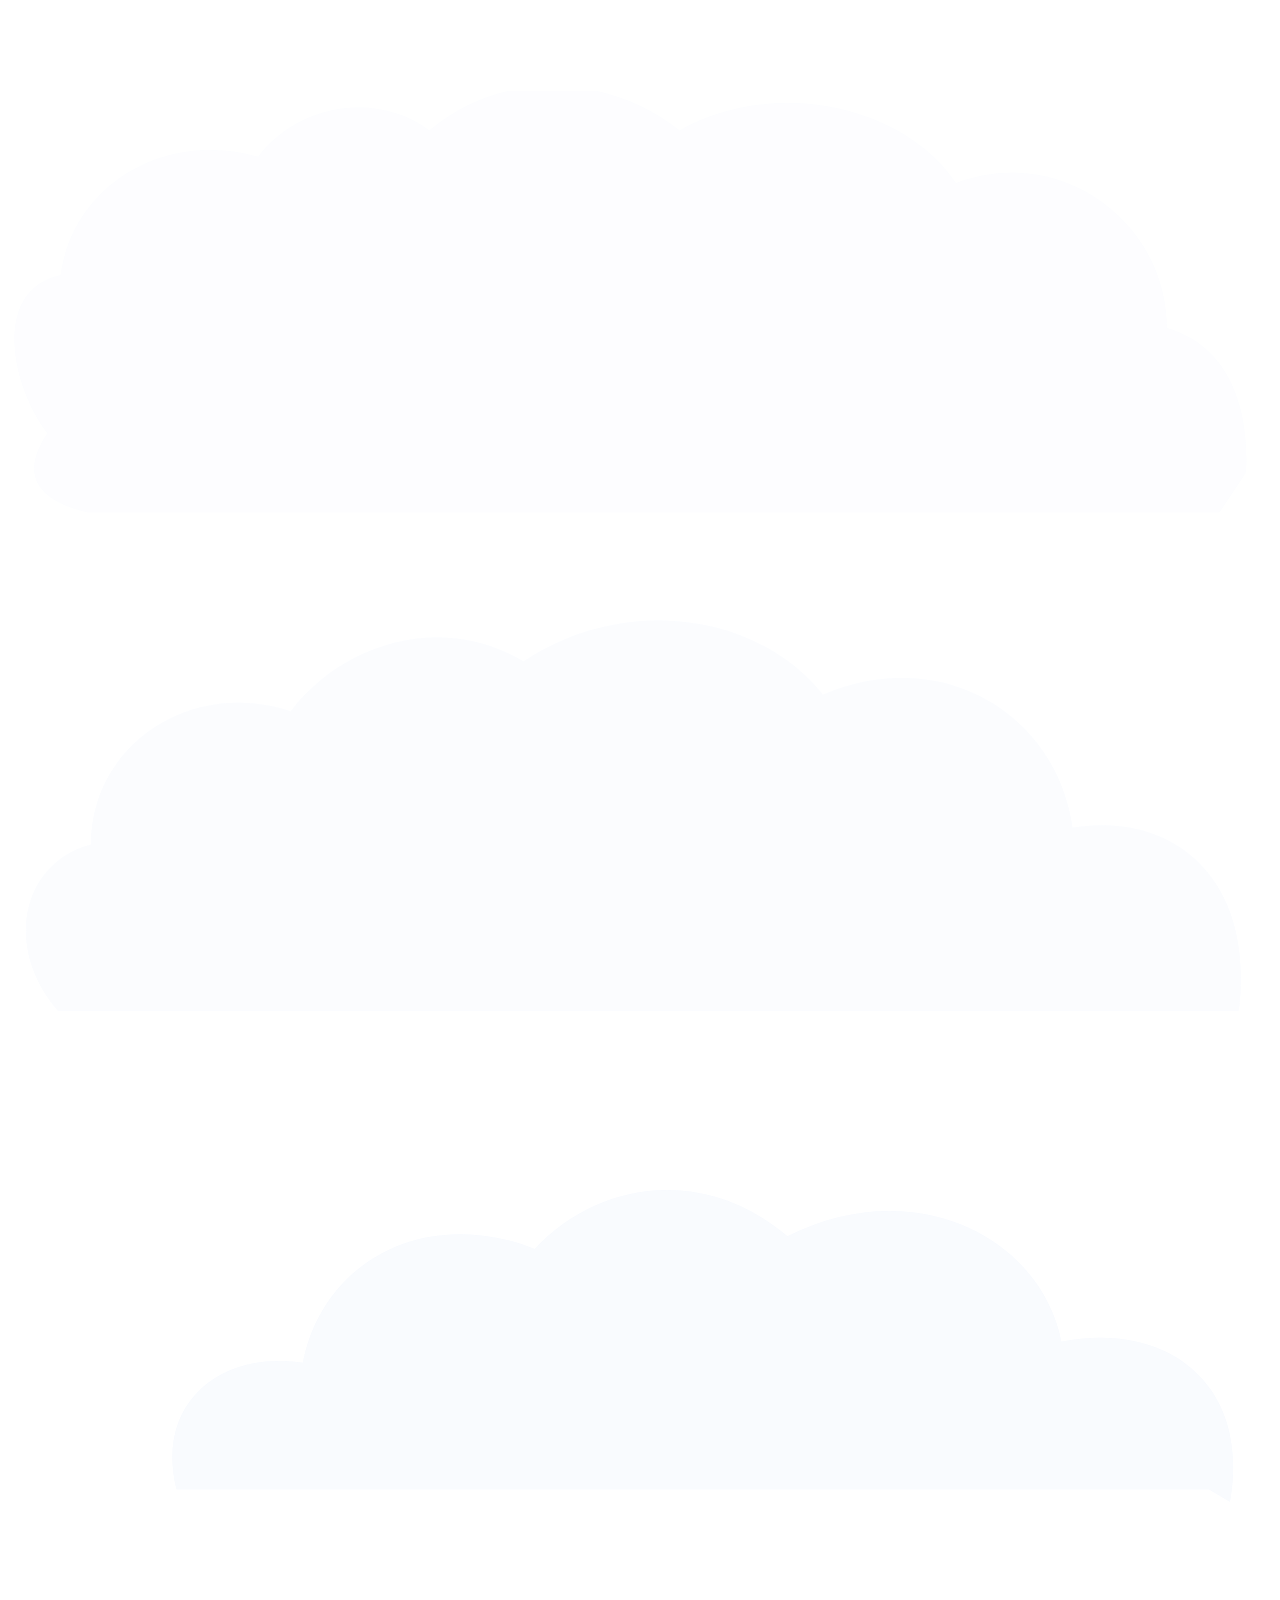
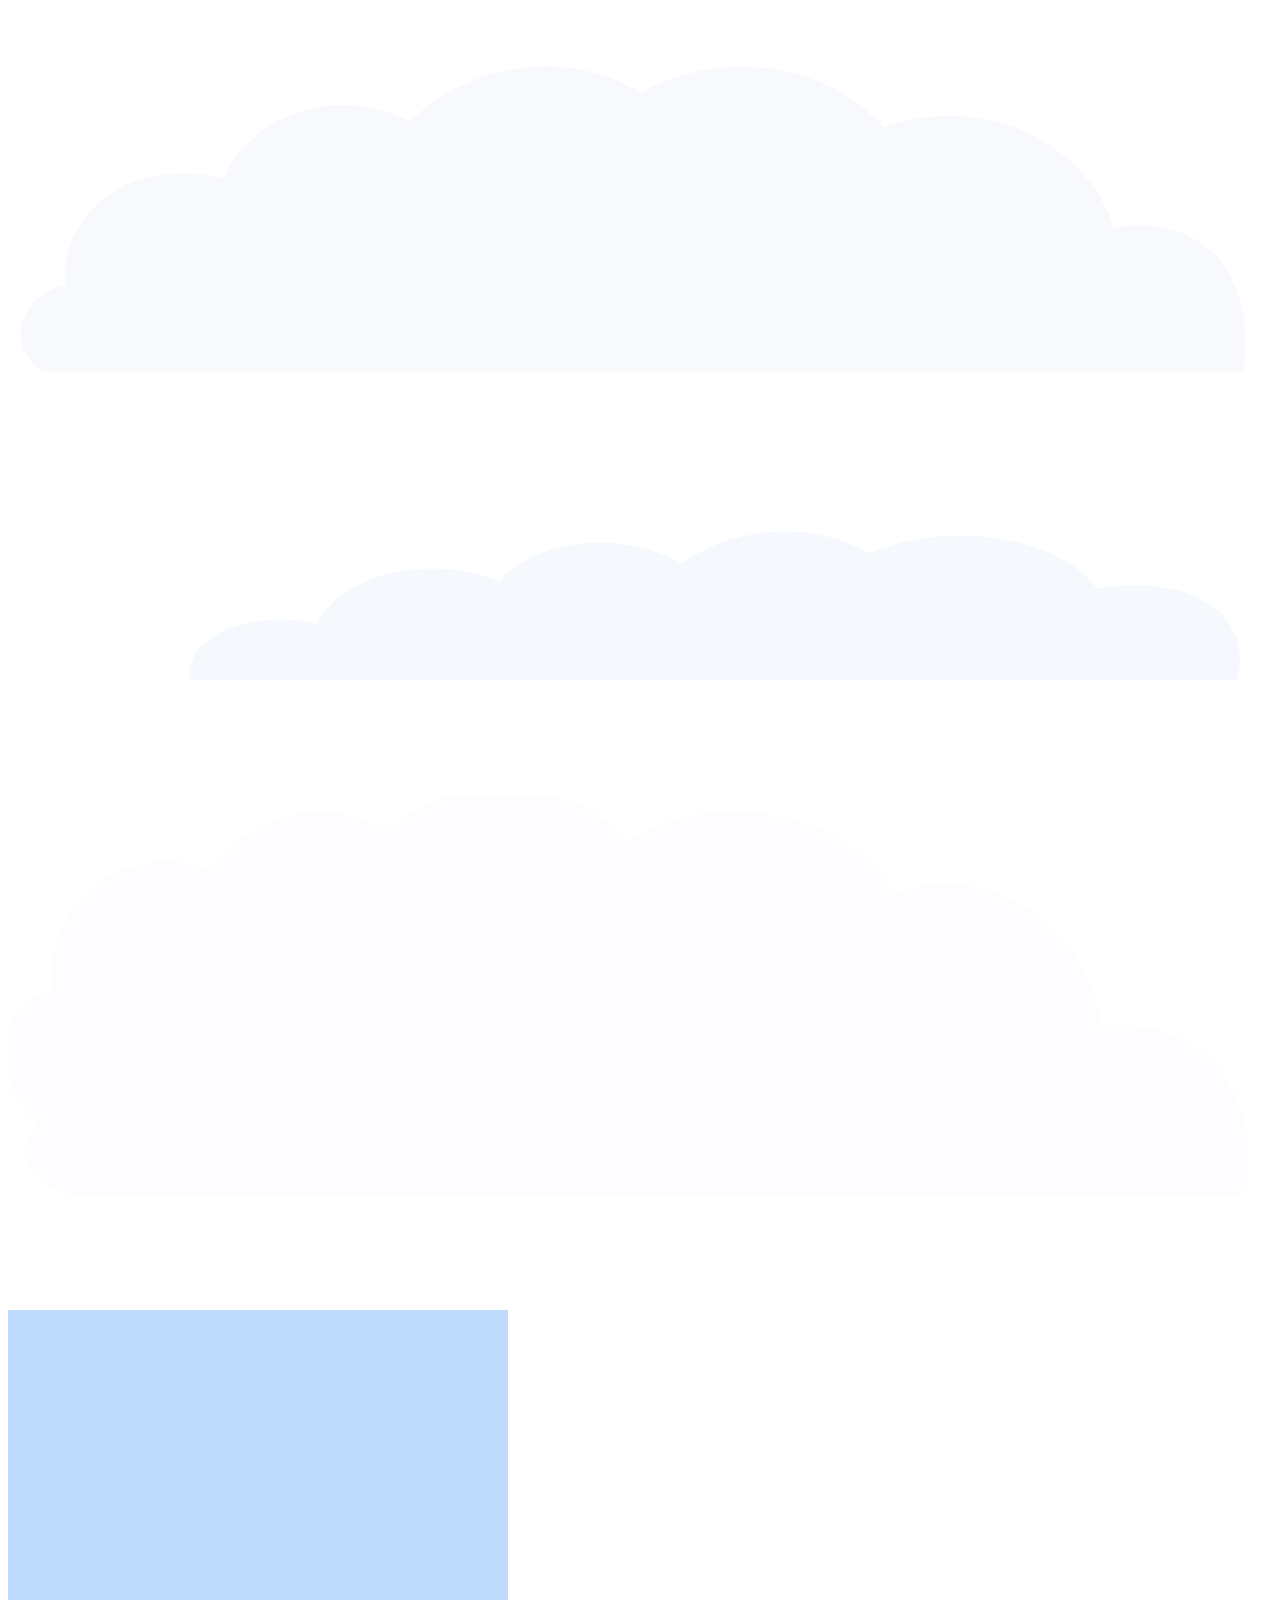
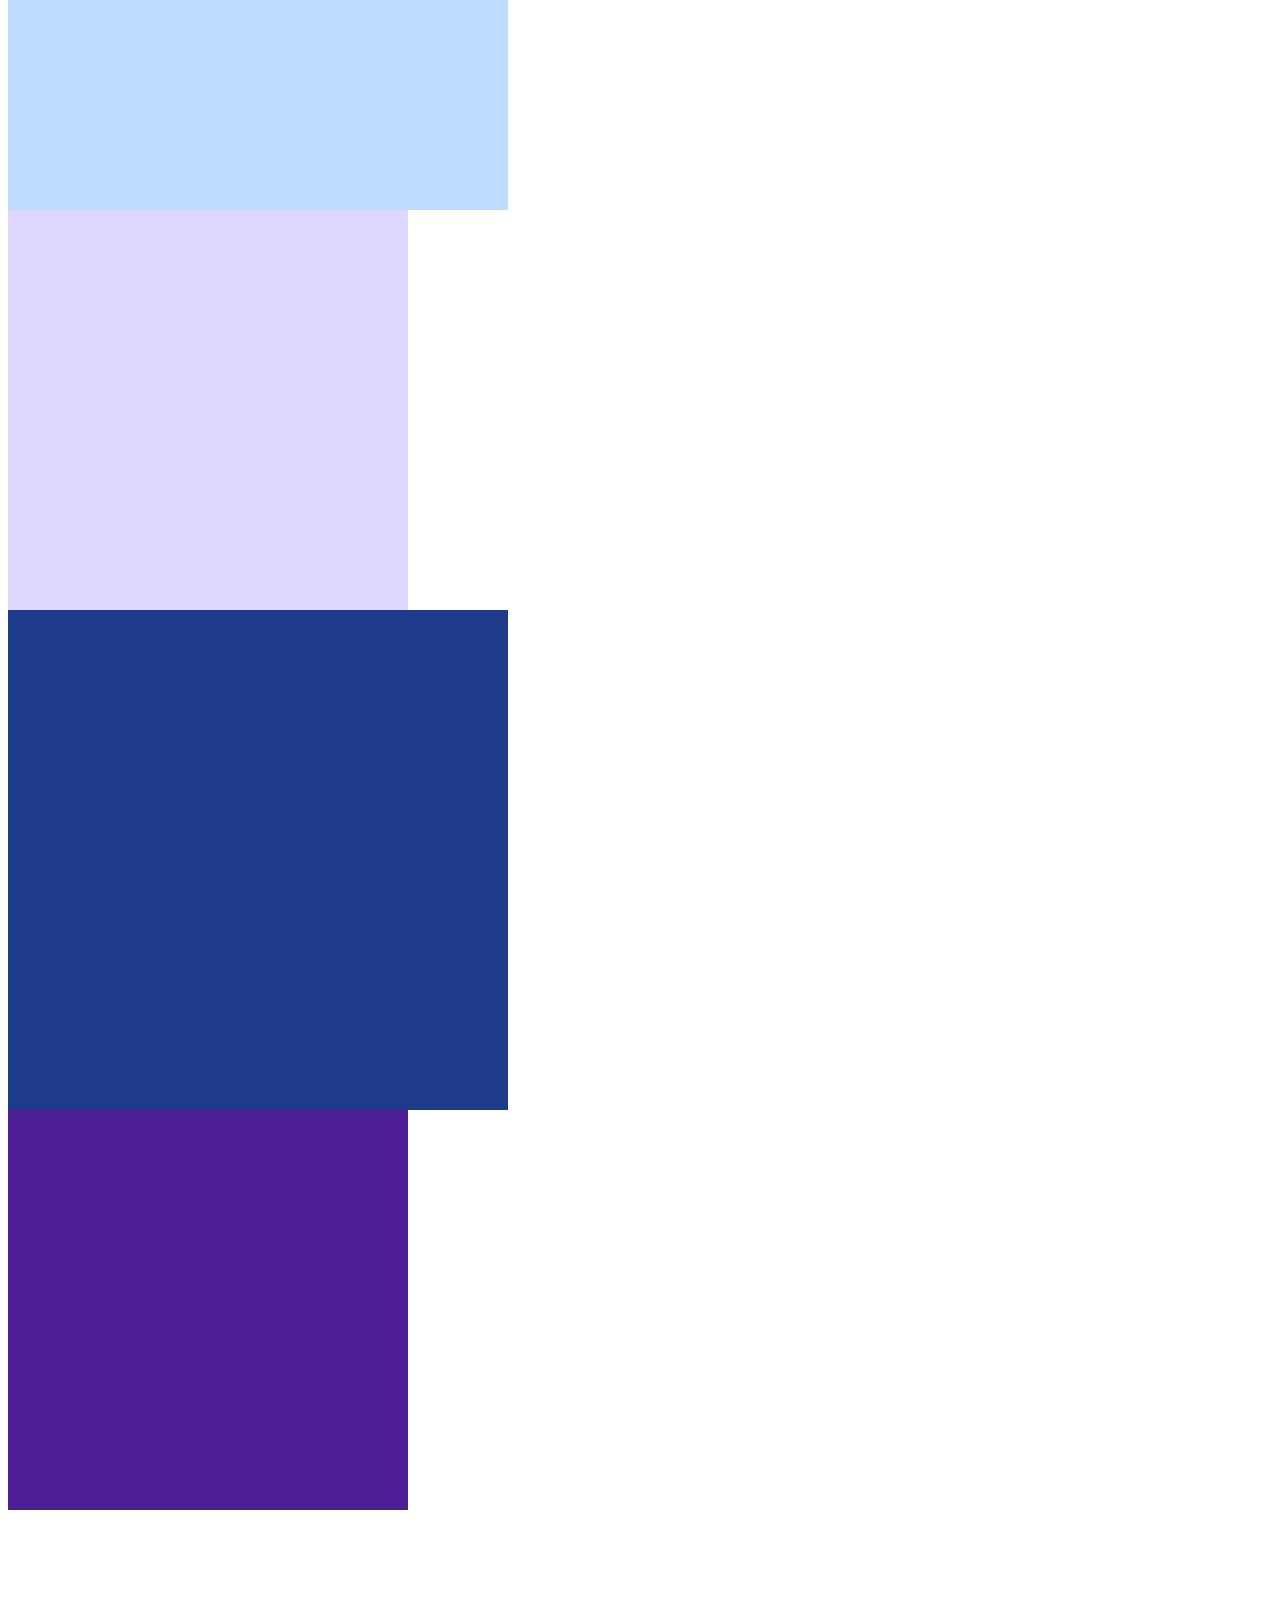
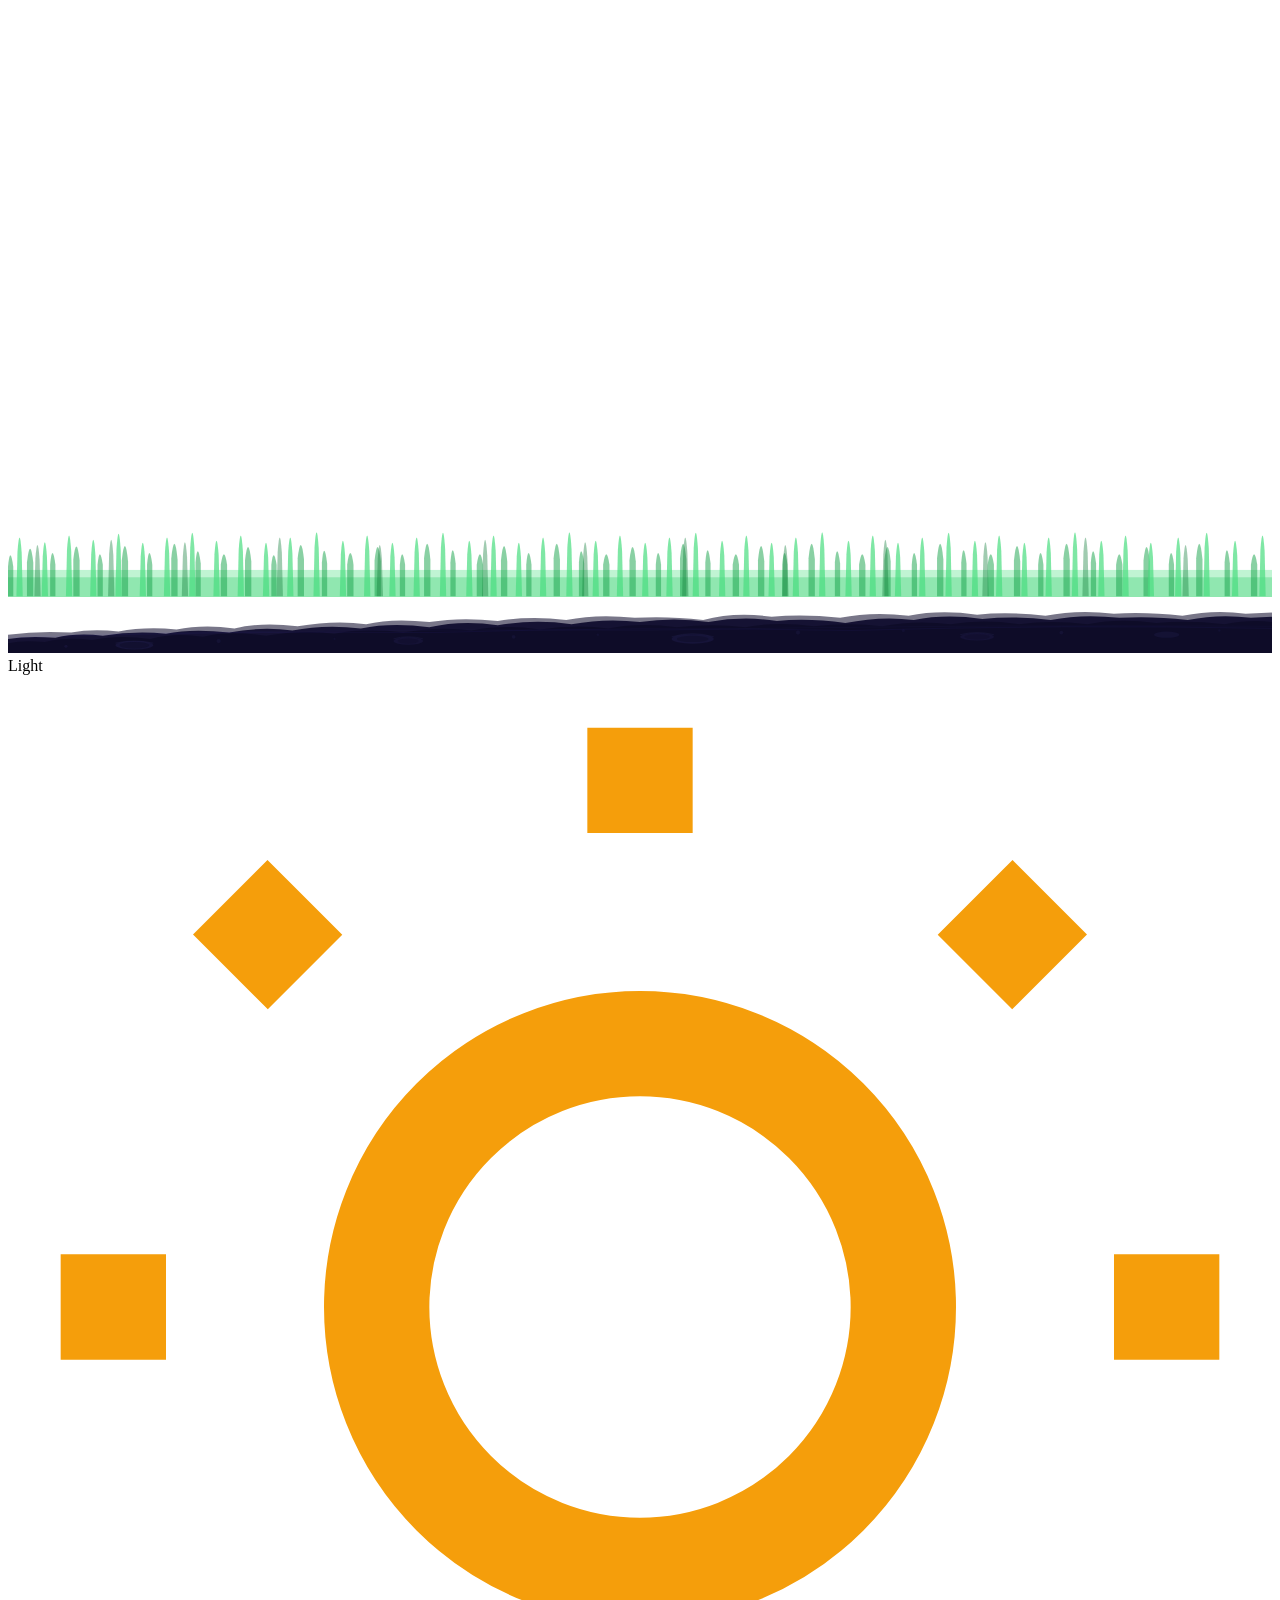
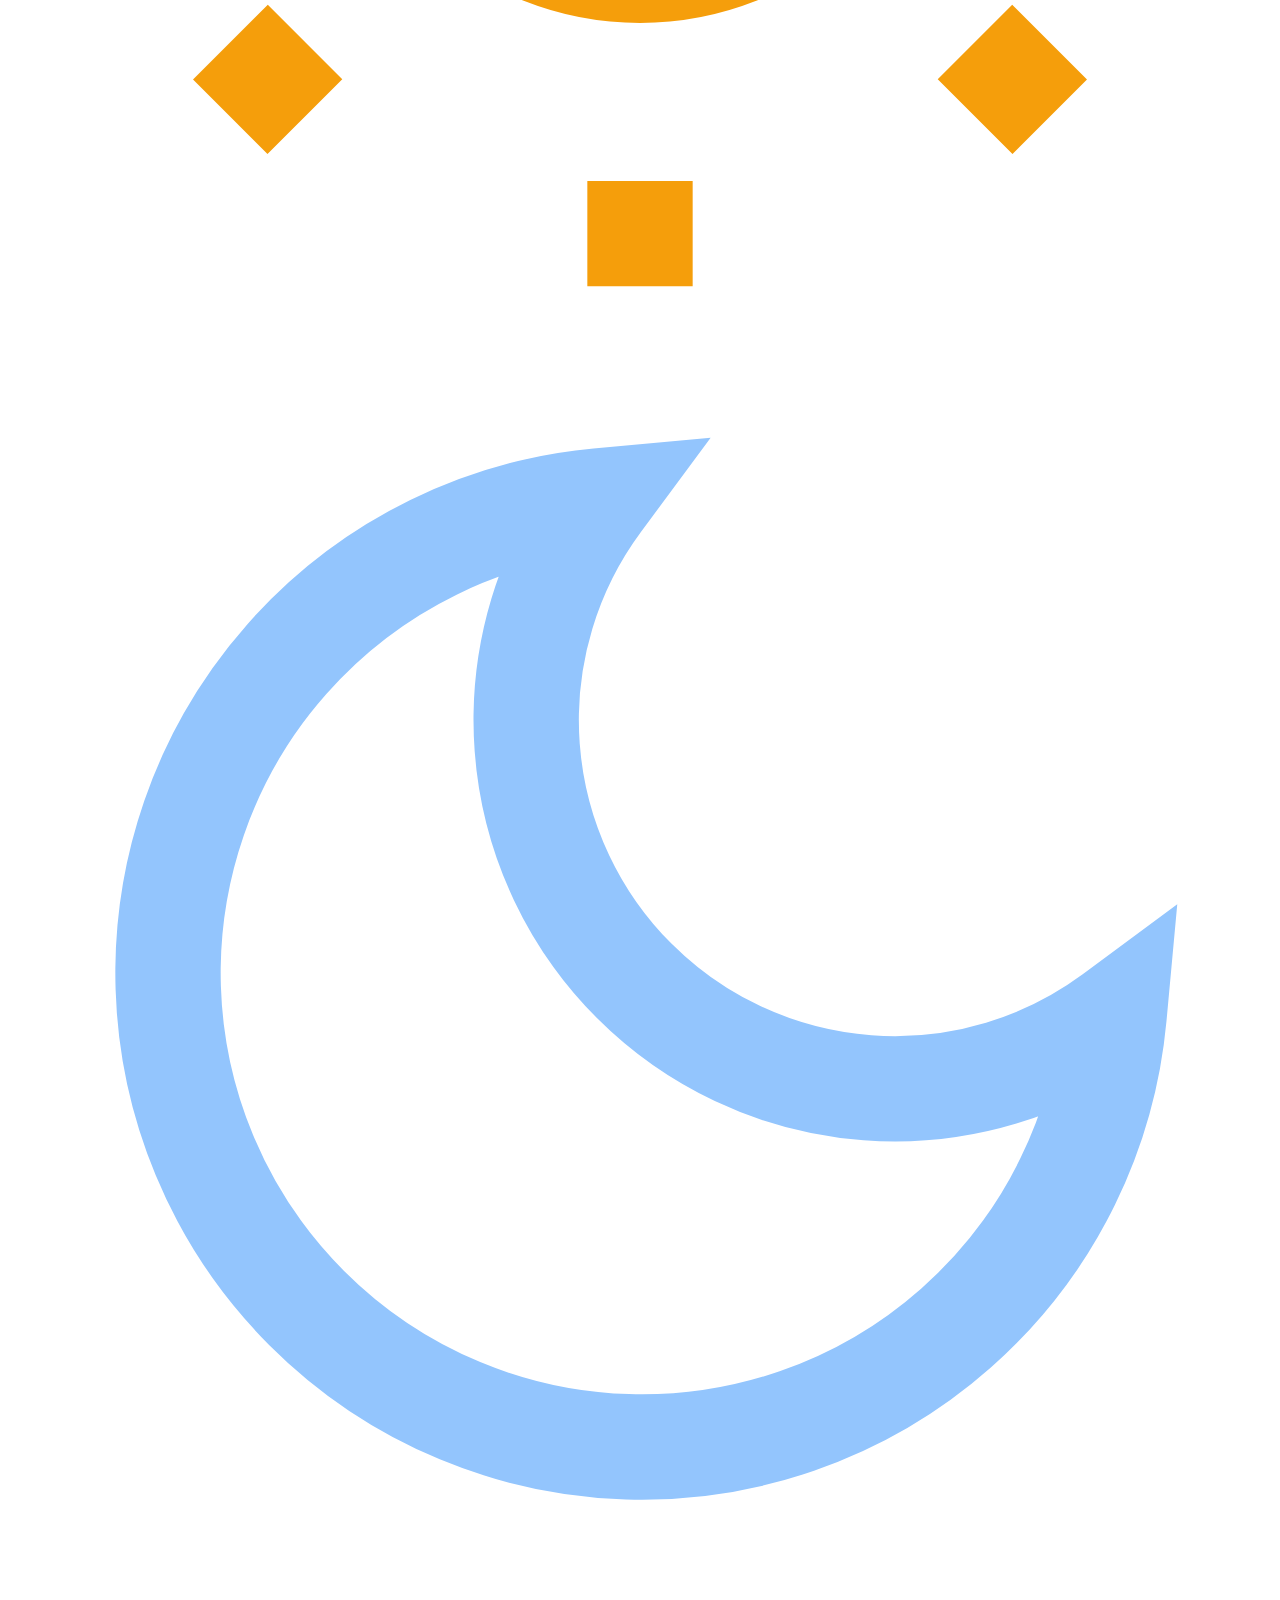
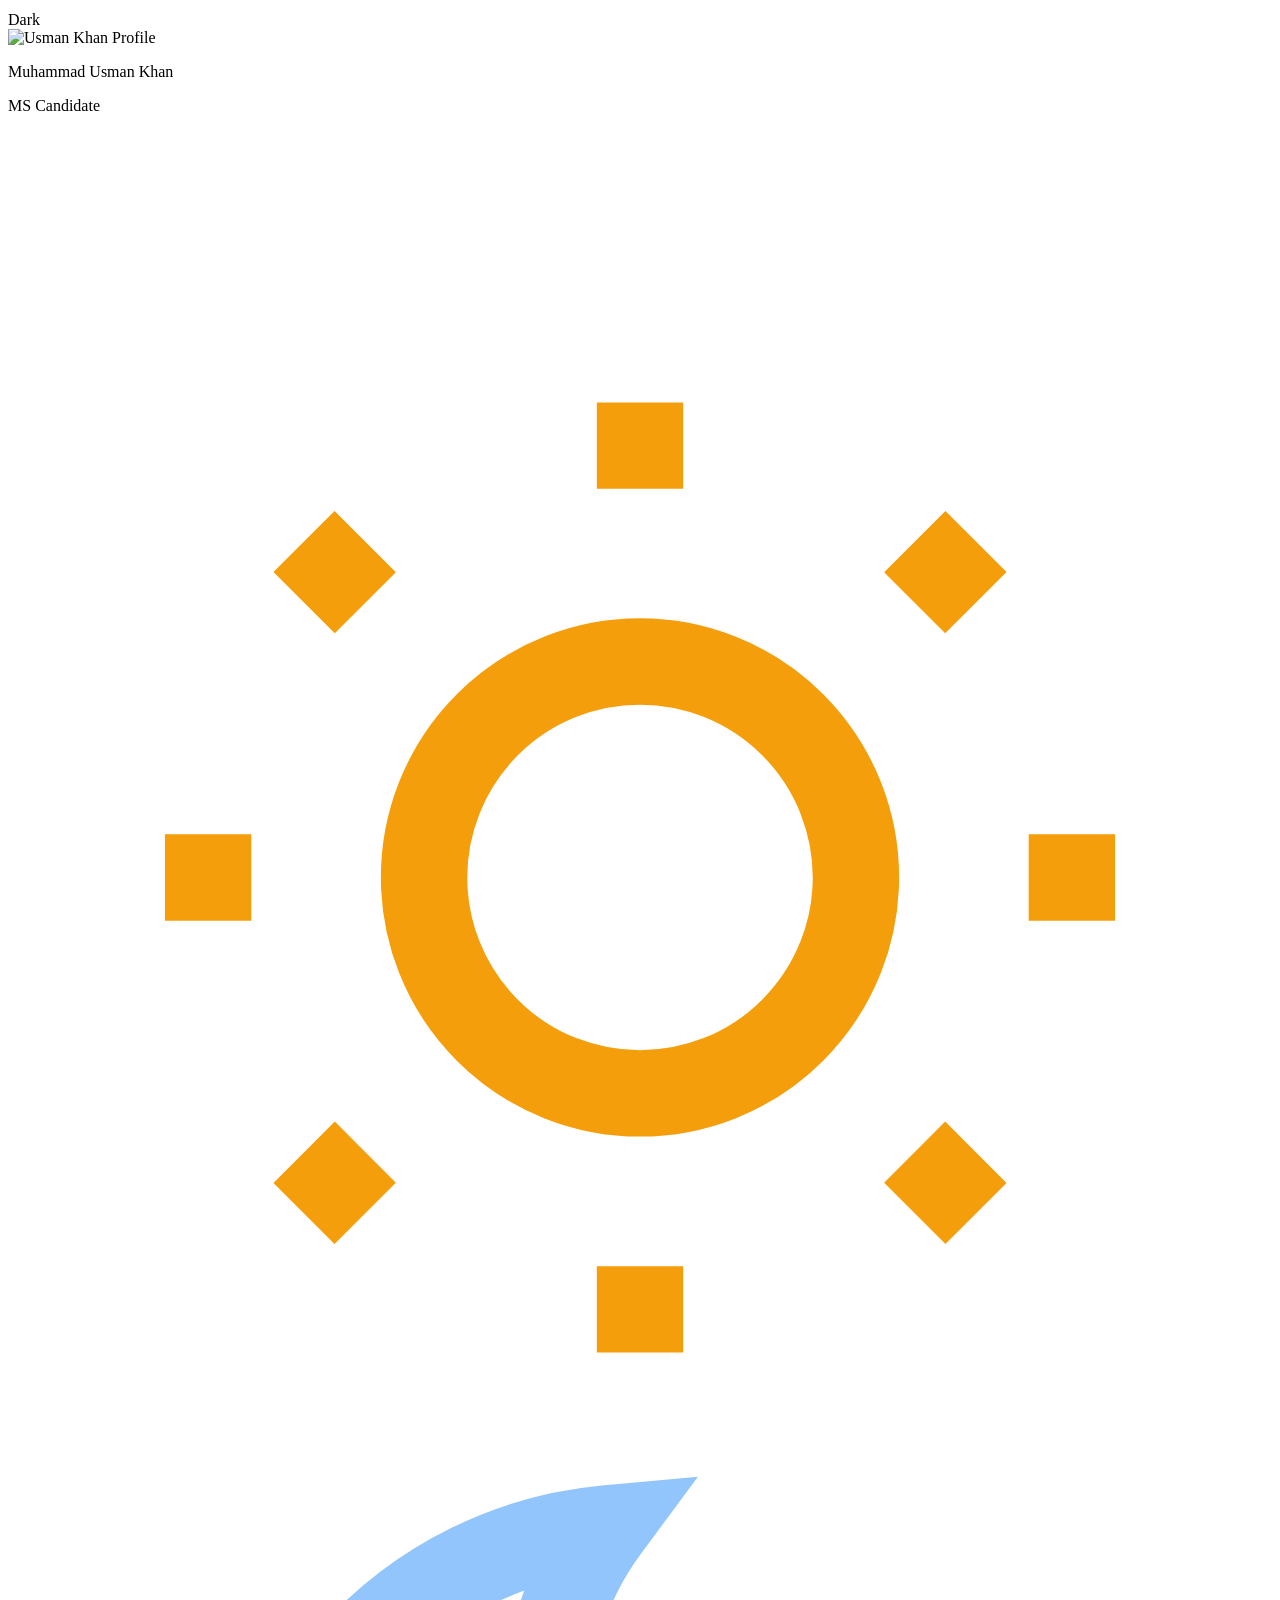
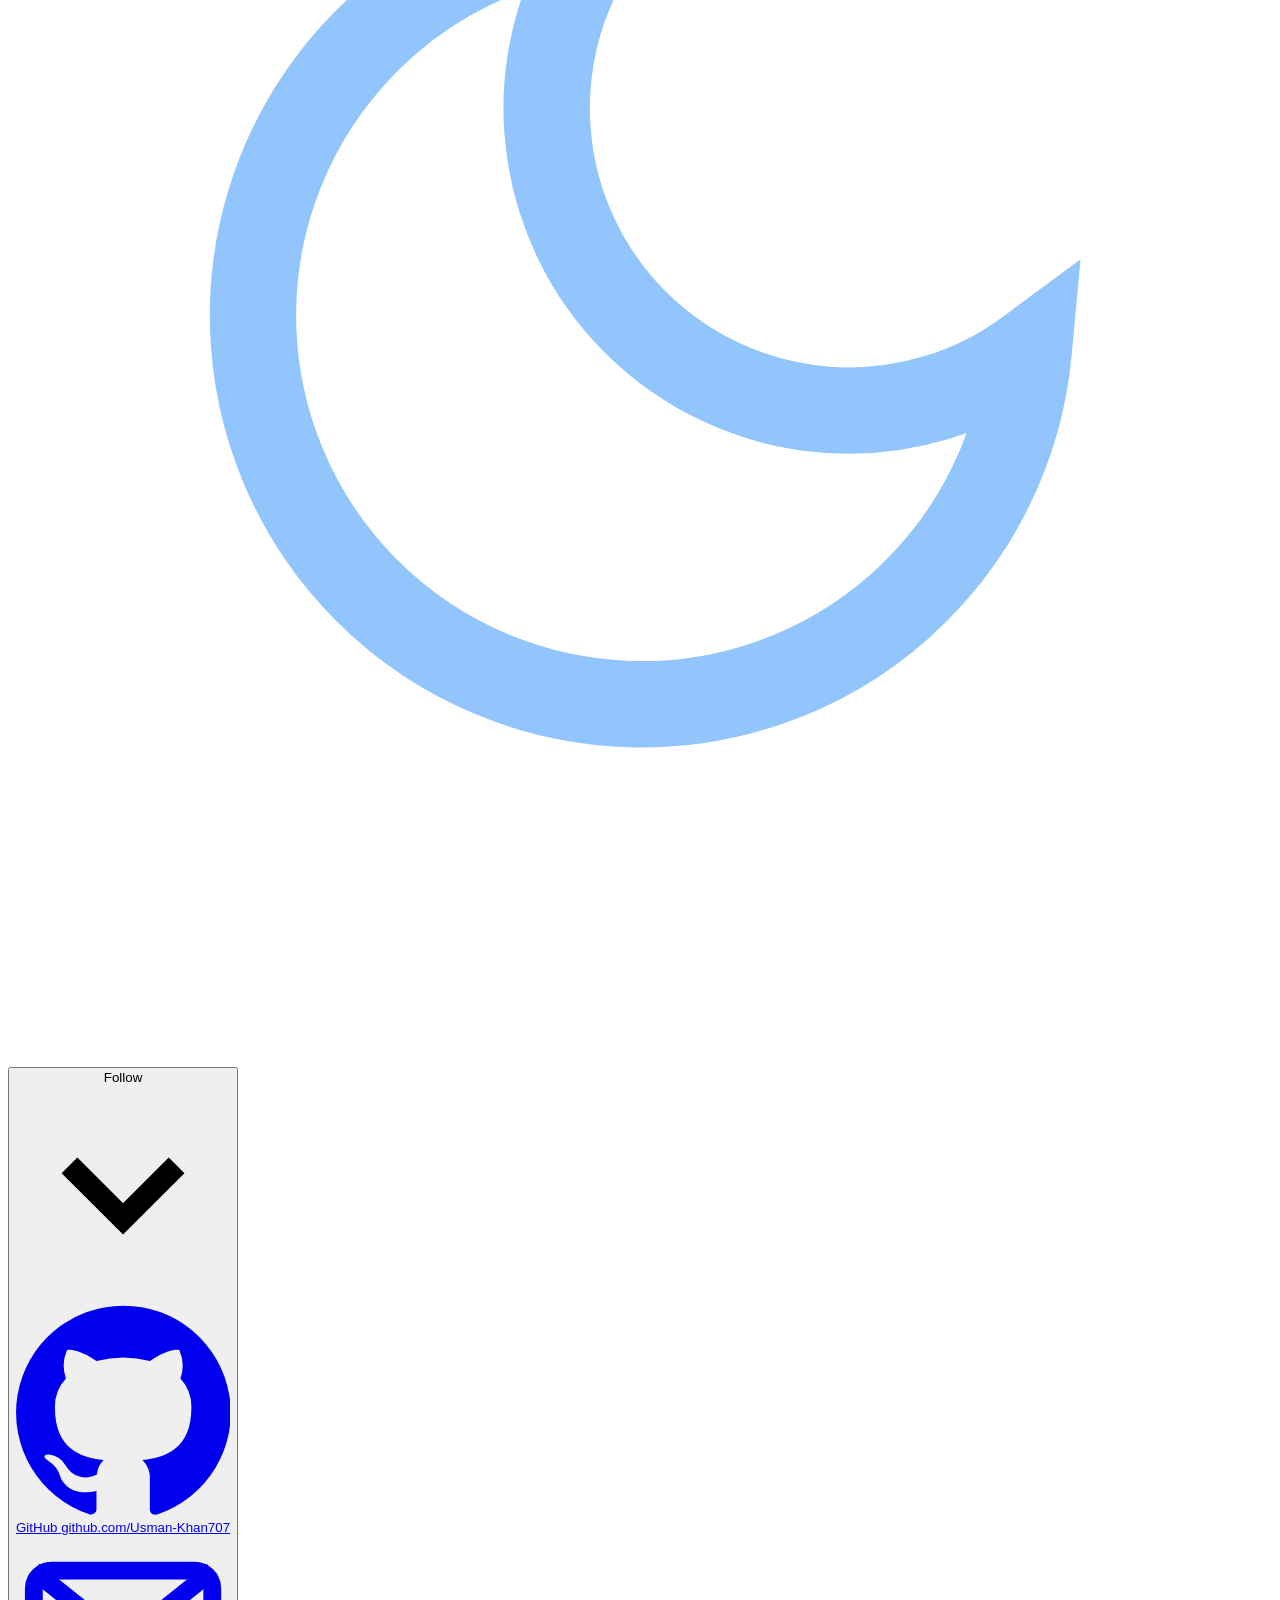
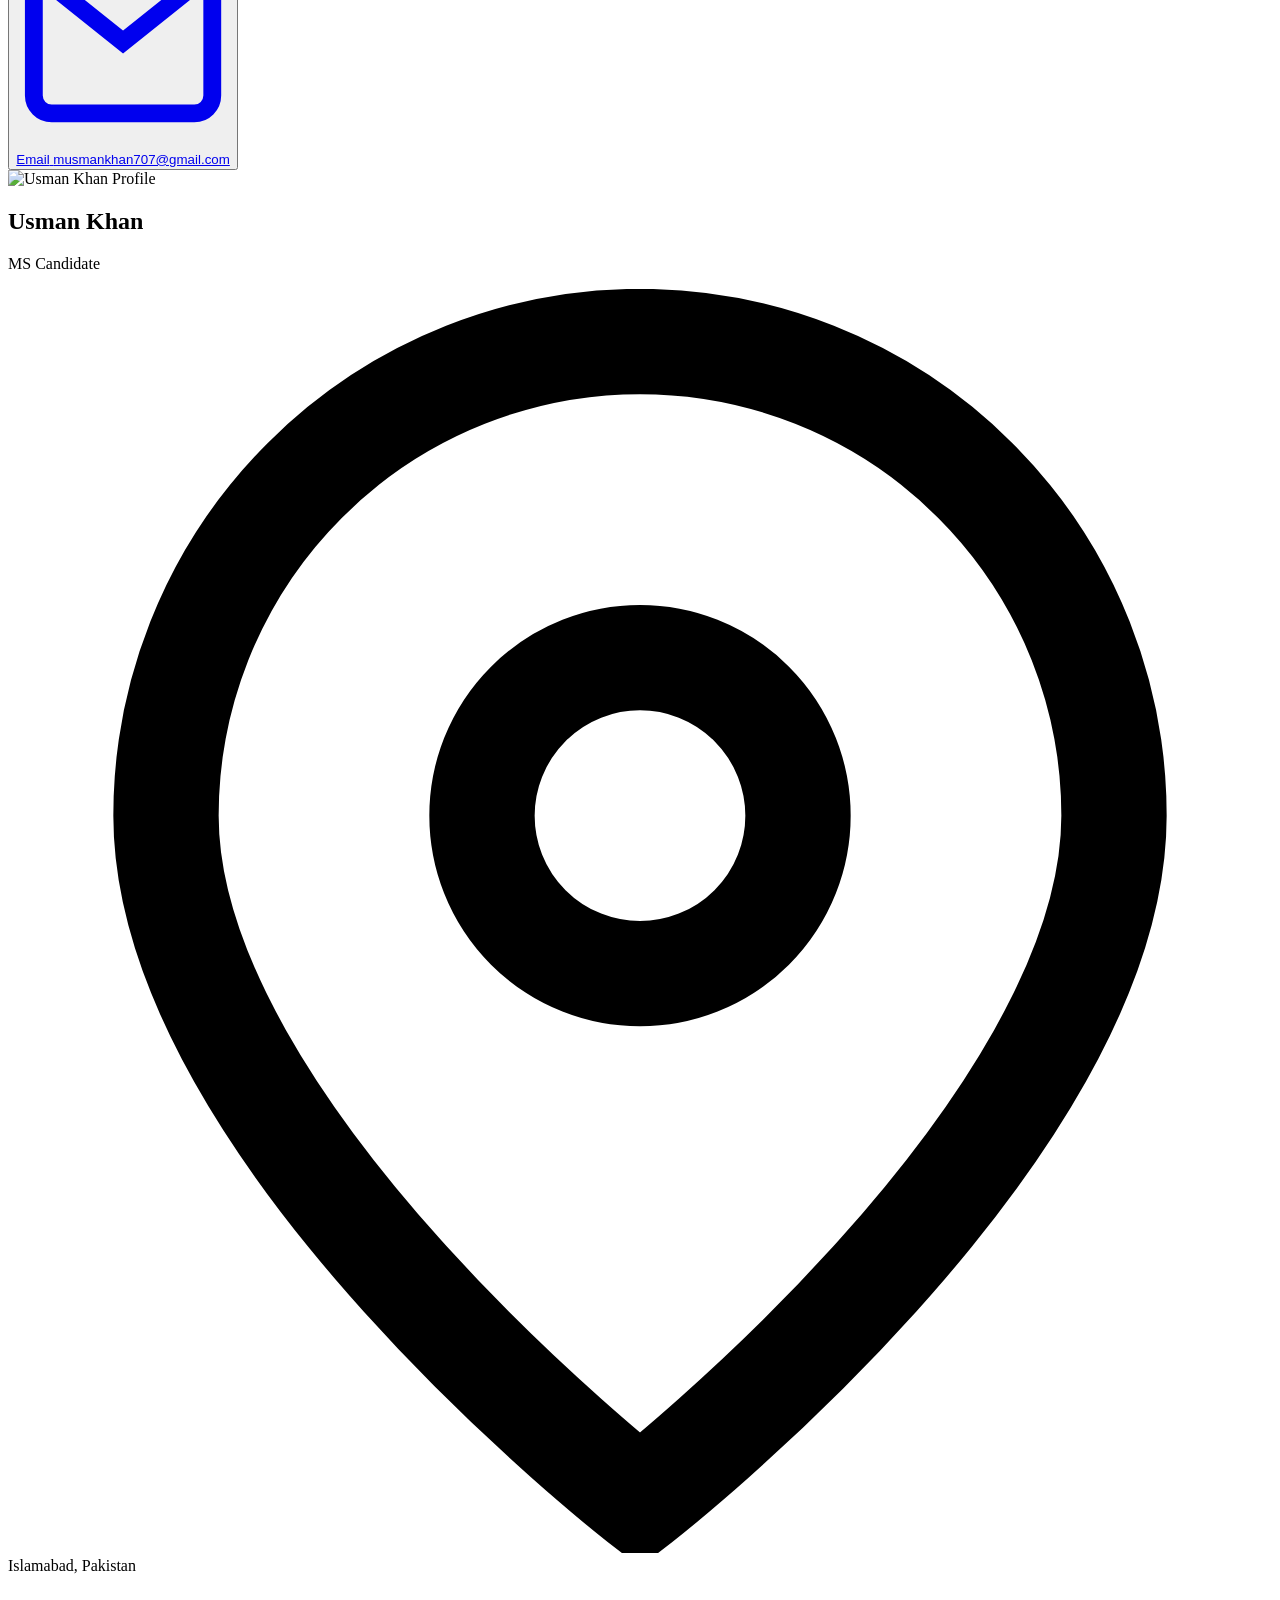
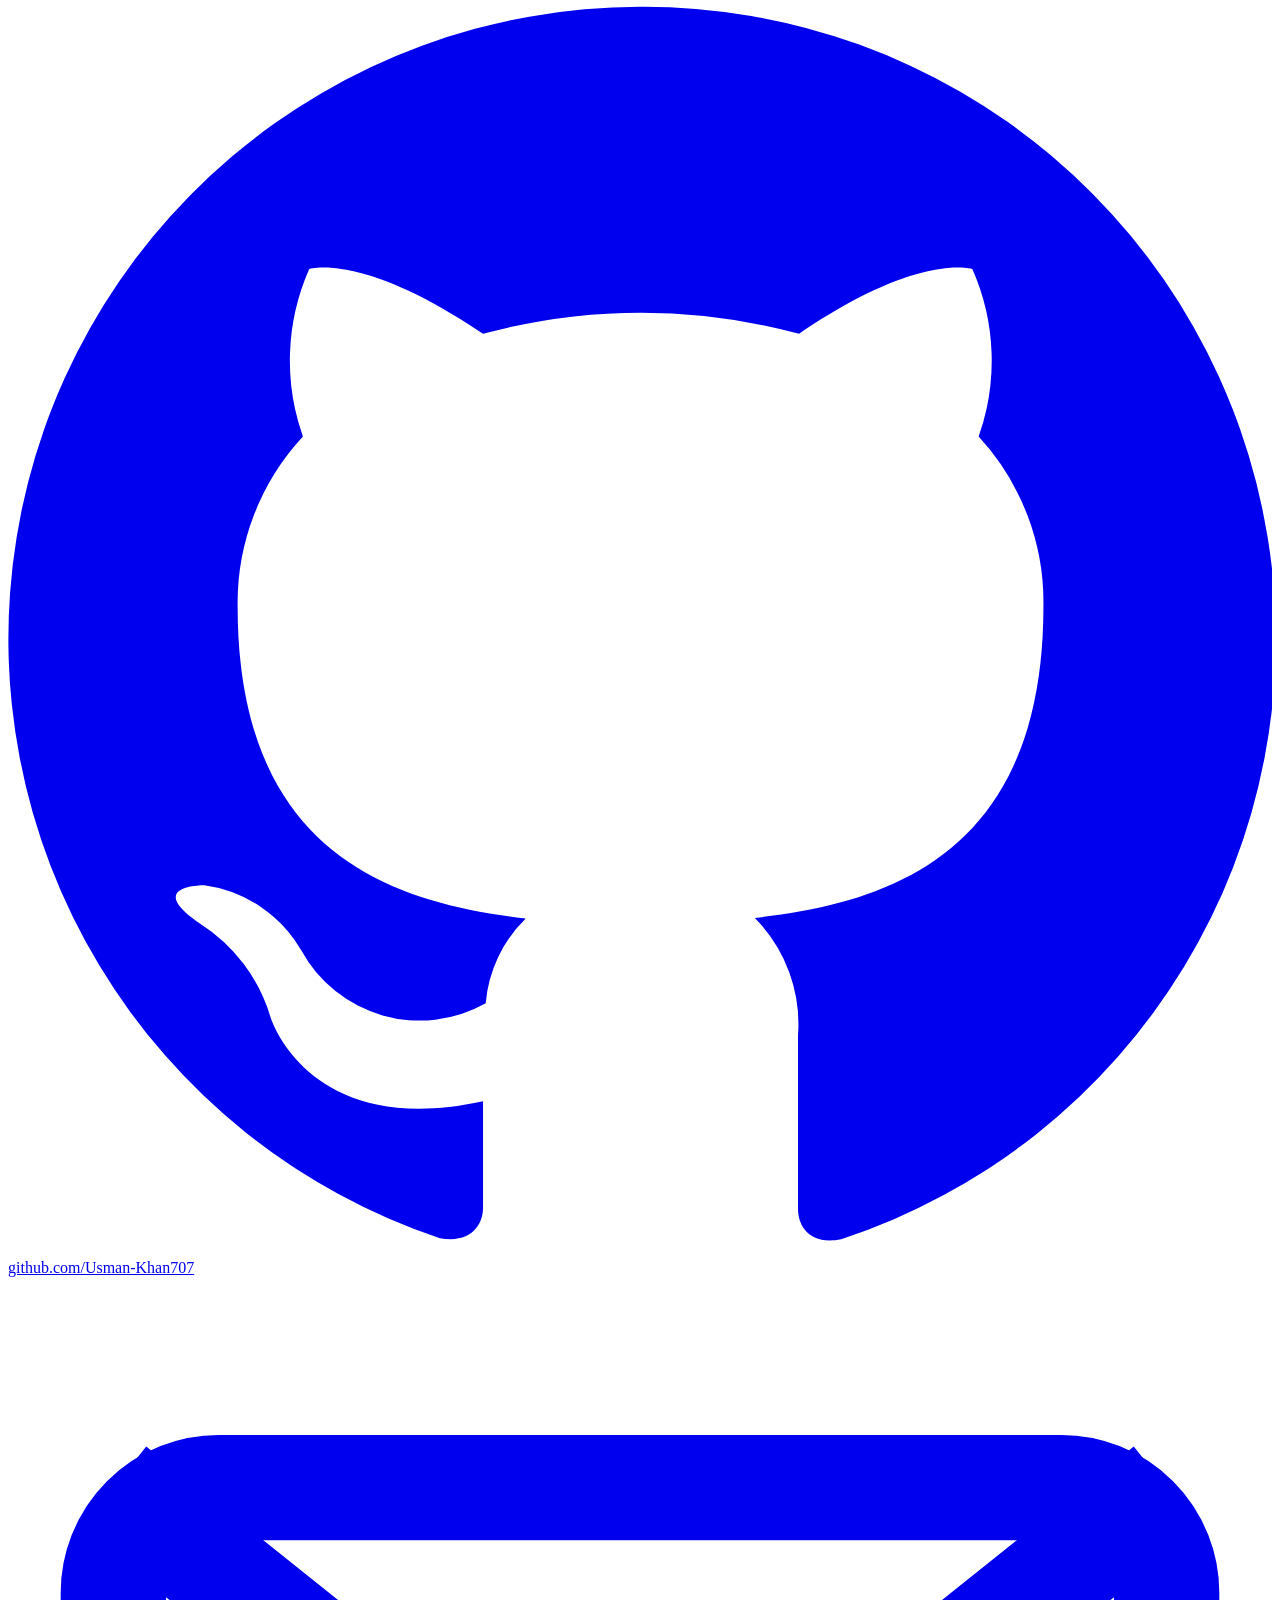
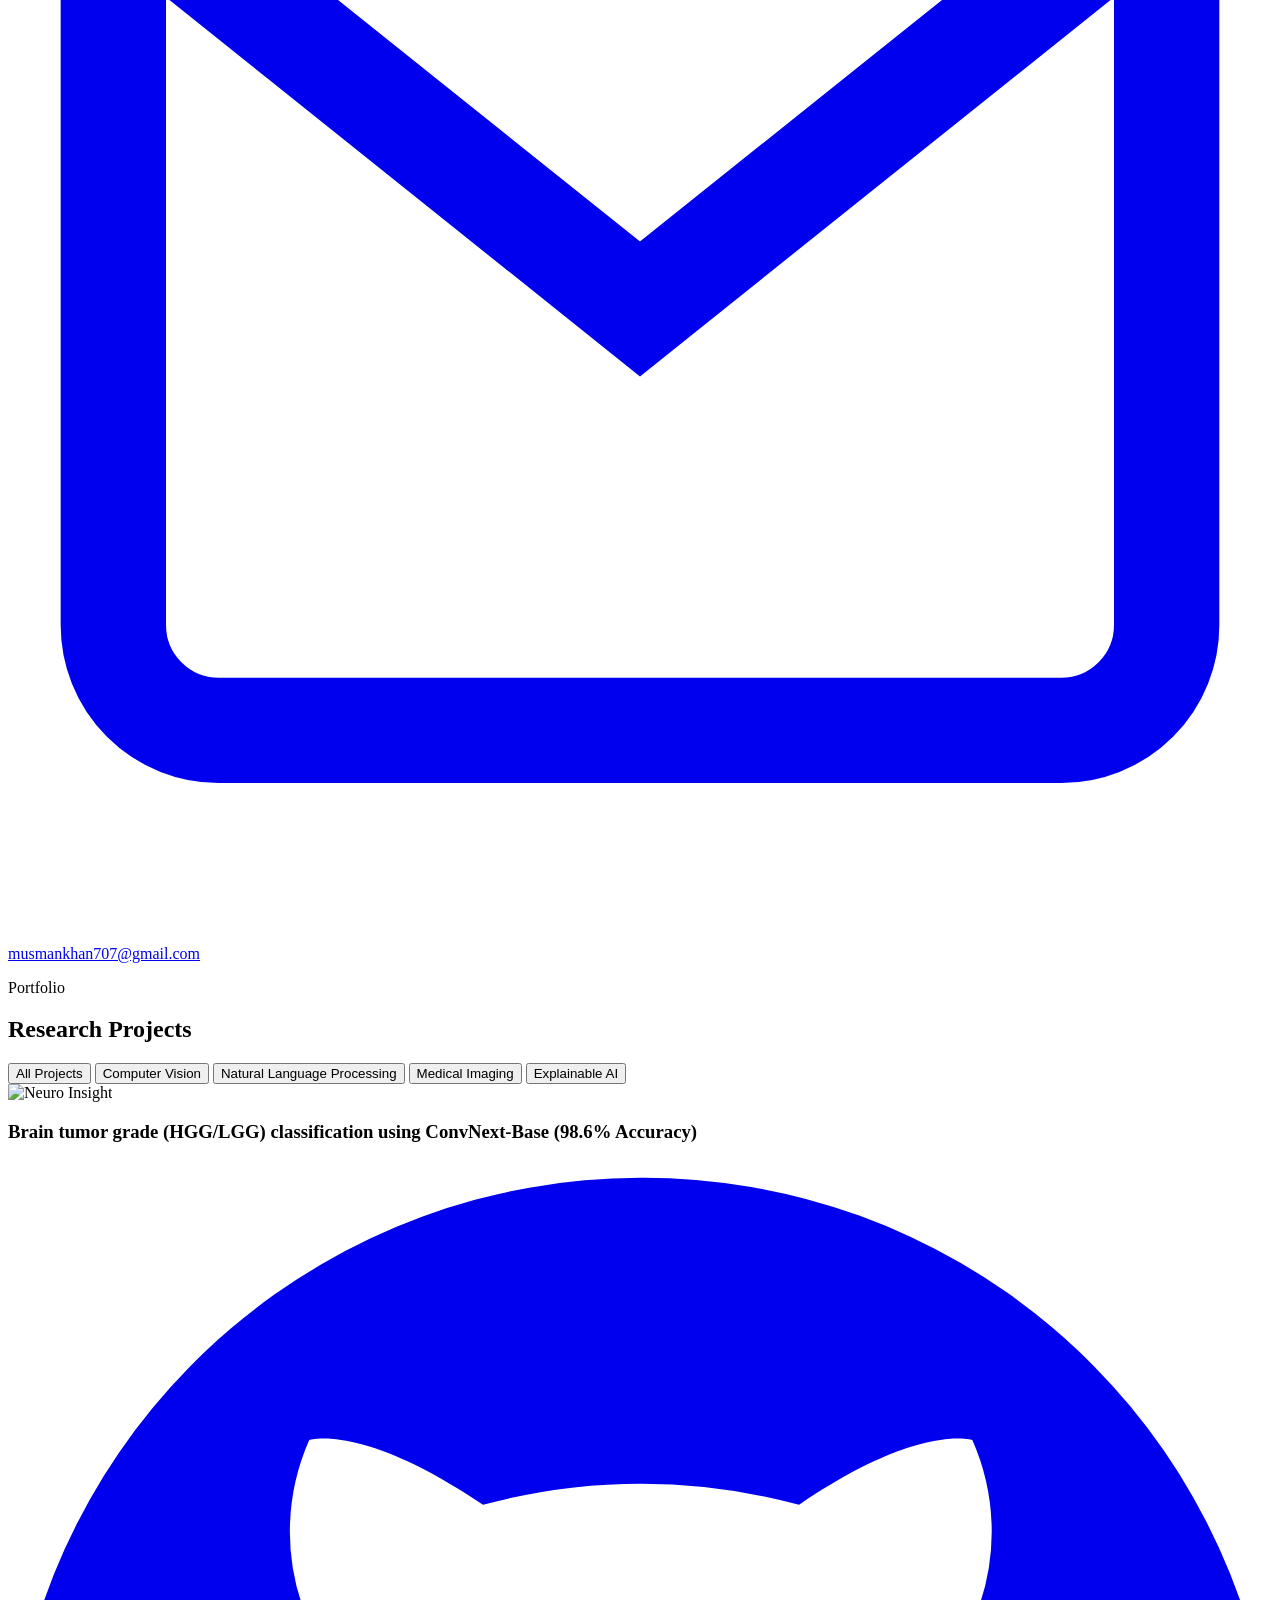
==== index.html @ 8fdfc1d8 "intrusion project added" ====
<!DOCTYPE html>
<html lang="en" class="scroll-smooth">

<head>
  <meta charset="UTF-8" />
  <meta name="viewport" content="width=device-width, initial-scale=1.0" />
  <title>Usman Khan — Academic Portfolio</title>
  <script src="https://cdn.tailwindcss.com"></script>
  <link rel="preconnect" href="https://fonts.googleapis.com" />
  <link rel="preconnect" href="https://fonts.gstatic.com" crossorigin />
  <link rel="stylesheet" href="style.css">
  <link rel="shortcut icon" href="images/favicon.webp" type="image/x-icon">
  <link
    href="https://fonts.googleapis.com/css2?family=DM+Serif+Display&family=Outfit:wght@300;400;500;600;700&display=swap"
    media="print" onload="this.media='all'" rel="stylesheet" />
  <noscript>
    <link rel="stylesheet"
      href="https://fonts.googleapis.com/css2?family=DM+Serif+Display&family=Outfit:wght@300;400;500;600;700&display=swap" />
  </noscript>
  <script>
    tailwind.config = {
      darkMode: 'class',
      theme: {
        extend: {
          fontFamily: {
            display: ['"DM Serif Display"', 'serif'],
            body: ['"Outfit"', 'sans-serif'],
          },
          colors: {
            accent: { DEFAULT: '#2563EB', dark: '#60A5FA' },
            surface: { light: '#F8FAFC', dark: '#0B0F1A' },
            card: { light: '#FFFFFF', dark: '#111827' },
          },
        },
      },
    };
  </script>
</head>

<body class="relative min-h-screen font-body overflow-hidden">

  <div id="page-loader"
    class="fixed inset-0 z-[100] flex flex-col items-center justify-center bg-[#F8FAFC] dark:bg-[#0B0F1A] transition-opacity duration-700 ease-in-out">
    <div class="relative w-16 h-16 mb-4">
      <div class="absolute inset-0 rounded-full border-4 border-slate-200 dark:border-slate-800"></div>
      <div
        class="absolute inset-0 rounded-full border-4 border-blue-600 dark:border-blue-400 border-t-transparent animate-spin">
      </div>
    </div>
    <p class="text-sm font-medium text-slate-500 dark:text-slate-400 tracking-widest uppercase animate-pulse">
      Loading Portfolio...
    </p>
  </div>
  <div id="starCanvas" class="star-canvas"></div>

  <div class="cloud-canvas">
    <svg class="cloud-svg cloud-svg--1" viewBox="0 0 480 190" fill="none" xmlns="http://www.w3.org/2000/svg">
      <path
        d="M470 145 C470 145 475 100 440 90 C440 50 400 20 360 35 C340 5 290 -5 255 15 C230 -5 190 -10 160 15 C140 0 110 5 95 25 C60 15 25 35 20 70 C-5 75 0 110 15 130 C5 145 10 155 30 160 L460 160 Z"
        fill="#F8FAFF" />
      <path
        d="M470 145 C470 145 475 100 440 90 C440 50 400 20 360 35 C340 5 290 -5 255 15 C230 -5 190 -10 160 15 C140 0 110 5 95 25 C60 15 25 35 20 70 C-5 75 0 110 15 130 C5 145 10 155 30 160 L460 160 Z"
        fill="white" fill-opacity="0.7" />
    </svg>

    <svg class="cloud-svg cloud-svg--2" viewBox="0 0 380 160" fill="none" xmlns="http://www.w3.org/2000/svg">
      <path
        d="M370 125 C375 85 350 65 320 70 C315 35 280 15 245 30 C225 5 185 0 155 20 C130 5 100 15 85 35 C55 25 25 45 25 75 C5 80 -2 105 15 125 L365 125 Z"
        fill="#F5F8FE" />
      <path
        d="M370 125 C375 85 350 65 320 70 C315 35 280 15 245 30 C225 5 185 0 155 20 C130 5 100 15 85 35 C55 25 25 45 25 75 C5 80 -2 105 15 125 L365 125 Z"
        fill="white" fill-opacity="0.65" />
    </svg>

    <svg class="cloud-svg cloud-svg--3" viewBox="0 0 300 120" fill="none" xmlns="http://www.w3.org/2000/svg">
      <path
        d="M290 88 C295 60 275 45 250 50 C245 25 215 10 185 25 C165 8 140 12 125 28 C100 18 75 30 70 55 C50 52 35 65 40 85 L285 85 Z"
        fill="#F0F5FD" />
      <path
        d="M290 88 C295 60 275 45 250 50 C245 25 215 10 185 25 C165 8 140 12 125 28 C100 18 75 30 70 55 C50 52 35 65 40 85 L285 85 Z"
        fill="white" fill-opacity="0.6" />
    </svg>

    <svg class="cloud-svg cloud-svg--4" viewBox="0 0 440 150" fill="none" xmlns="http://www.w3.org/2000/svg">
      <path
        d="M430 115 C435 80 415 60 385 65 C375 35 340 18 305 30 C285 8 250 2 220 18 C195 2 160 8 140 28 C115 15 85 25 75 48 C45 40 18 58 20 85 C5 88 -2 105 12 115 L425 115 Z"
        fill="#EEF3FC" />
      <path
        d="M430 115 C435 80 415 60 385 65 C375 35 340 18 305 30 C285 8 250 2 220 18 C195 2 160 8 140 28 C115 15 85 25 75 48 C45 40 18 58 20 85 C5 88 -2 105 12 115 L425 115 Z"
        fill="white" fill-opacity="0.55" />
    </svg>

    <svg class="cloud-svg cloud-svg--5" viewBox="0 0 360 90" fill="none" xmlns="http://www.w3.org/2000/svg">
      <path
        d="M350 58 C355 38 335 28 310 32 C300 18 270 12 245 22 C228 12 205 15 192 25 C175 15 150 18 140 30 C120 22 95 28 88 42 C70 38 50 45 52 58 L345 58 Z"
        fill="#ECF1FB" />
      <path
        d="M350 58 C355 38 335 28 310 32 C300 18 270 12 245 22 C228 12 205 15 192 25 C175 15 150 18 140 30 C120 22 95 28 88 42 C70 38 50 45 52 58 L345 58 Z"
        fill="white" fill-opacity="0.5" />
    </svg>

    <svg class="cloud-svg cloud-svg--6" viewBox="0 0 520 210" fill="none" xmlns="http://www.w3.org/2000/svg">
      <path
        d="M510 160 C515 115 485 90 450 95 C445 55 405 25 365 40 C345 8 295 -5 255 18 C230 -8 185 -12 155 15 C130 -2 100 8 82 30 C50 18 15 42 18 80 C-5 85 -8 115 12 135 C2 148 8 158 28 165 L505 165 Z"
        fill="#F8FAFF" />
      <path
        d="M510 160 C515 115 485 90 450 95 C445 55 405 25 365 40 C345 8 295 -5 255 18 C230 -8 185 -12 155 15 C130 -2 100 8 82 30 C50 18 15 42 18 80 C-5 85 -8 115 12 135 C2 148 8 158 28 165 L505 165 Z"
        fill="white" fill-opacity="0.7" />
    </svg>
  </div>

  <div class="glow-blob light-only" style="width:500px;height:500px;top:-100px;right:-100px;background:#BFDBFE;"></div>
  <div class="glow-blob light-only" style="width:400px;height:400px;bottom:10%;left:-80px;background:#DDD6FE;"></div>
  <div class="glow-blob dark-only" style="width:500px;height:500px;top:-120px;right:-80px;background:#1E3A8A;"></div>
  <div class="glow-blob dark-only" style="width:400px;height:400px;bottom:5%;left:-100px;background:#4C1D95;"></div>

  <div class="meteor-canvas" id="meteorCanvas"></div>

  <div class="planet-canvas">
    <div class="planet planet--saturn"></div>
    <div class="planet planet--moon"></div>
    <div class="planet planet--neptune"></div>
    <div class="planet planet--mars"></div>
    <div class="planet planet--distant"></div>
  </div>

  <div class="grain-overlay"></div>

  <div class="grass-canvas">
    <svg viewBox="0 0 1200 80" preserveAspectRatio="none" xmlns="http://www.w3.org/2000/svg">
      <rect y="55" width="1200" height="30" fill="#4ADE80" opacity="0.35" />
      <rect y="62" width="1200" height="22" fill="#22C55E" opacity="0.3" />

      <g fill="#16A34A" opacity="0.5">
        <path d="M0,80 L0,52 Q2,30 5,52 L5,80Z" />
        <path d="M18,80 L18,48 Q21,22 24,48 L24,80Z" />
        <path d="M40,80 L40,50 Q42,28 45,50 L45,80Z" />
        <path d="M62,80 L62,45 Q65,20 68,46 L68,80Z" />
        <path d="M85,80 L85,50 Q87,30 90,50 L90,80Z" />
        <path d="M108,80 L108,46 Q111,18 114,47 L114,80Z" />
        <path d="M132,80 L132,50 Q134,28 137,50 L137,80Z" />
        <path d="M155,80 L155,44 Q158,16 161,45 L161,80Z" />
        <path d="M178,80 L178,48 Q180,26 183,49 L183,80Z" />
        <path d="M202,80 L202,50 Q205,30 208,50 L208,80Z" />
        <path d="M225,80 L225,46 Q228,20 231,47 L231,80Z" />
        <path d="M250,80 L250,50 Q252,32 255,50 L255,80Z" />
        <path d="M275,80 L275,44 Q278,18 281,45 L281,80Z" />
        <path d="M298,80 L298,48 Q300,25 303,49 L303,80Z" />
        <path d="M322,80 L322,50 Q325,28 328,50 L328,80Z" />
        <path d="M348,80 L348,46 Q351,20 354,47 L354,80Z" />
        <path d="M372,80 L372,50 Q374,30 377,50 L377,80Z" />
        <path d="M395,80 L395,44 Q398,16 401,45 L401,80Z" />
        <path d="M420,80 L420,48 Q422,24 425,49 L425,80Z" />
        <path d="M445,80 L445,50 Q448,30 451,50 L451,80Z" />
        <path d="M468,80 L468,46 Q471,18 474,47 L474,80Z" />
        <path d="M492,80 L492,50 Q494,28 497,50 L497,80Z" />
        <path d="M518,80 L518,44 Q521,16 524,45 L524,80Z" />
        <path d="M542,80 L542,48 Q544,26 547,49 L547,80Z" />
        <path d="M565,80 L565,50 Q568,30 571,50 L571,80Z" />
        <path d="M590,80 L590,46 Q593,20 596,47 L596,80Z" />
        <path d="M615,80 L615,50 Q617,28 620,50 L620,80Z" />
        <path d="M638,80 L638,44 Q641,16 644,45 L644,80Z" />
        <path d="M662,80 L662,48 Q664,24 667,49 L667,80Z" />
        <path d="M688,80 L688,50 Q691,30 694,50 L694,80Z" />
        <path d="M712,80 L712,46 Q715,18 718,47 L718,80Z" />
        <path d="M735,80 L735,50 Q737,28 740,50 L740,80Z" />
        <path d="M760,80 L760,44 Q763,16 766,45 L766,80Z" />
        <path d="M785,80 L785,48 Q787,26 790,49 L790,80Z" />
        <path d="M808,80 L808,50 Q811,30 814,50 L814,80Z" />
        <path d="M832,80 L832,46 Q835,20 838,47 L838,80Z" />
        <path d="M858,80 L858,50 Q860,28 863,50 L863,80Z" />
        <path d="M882,80 L882,44 Q885,16 888,45 L888,80Z" />
        <path d="M905,80 L905,48 Q907,24 910,49 L910,80Z" />
        <path d="M930,80 L930,50 Q933,30 936,50 L936,80Z" />
        <path d="M955,80 L955,46 Q958,18 961,47 L961,80Z" />
        <path d="M978,80 L978,50 Q980,28 983,50 L983,80Z" />
        <path d="M1002,80 L1002,44 Q1005,16 1008,45 L1008,80Z" />
        <path d="M1028,80 L1028,48 Q1030,26 1033,49 L1033,80Z" />
        <path d="M1052,80 L1052,50 Q1055,30 1058,50 L1058,80Z" />
        <path d="M1078,80 L1078,46 Q1081,20 1084,47 L1084,80Z" />
        <path d="M1102,80 L1102,50 Q1104,28 1107,50 L1107,80Z" />
        <path d="M1128,80 L1128,44 Q1131,16 1134,45 L1134,80Z" />
        <path d="M1155,80 L1155,48 Q1157,24 1160,49 L1160,80Z" />
        <path d="M1180,80 L1180,50 Q1183,30 1186,50 L1186,80Z" />
      </g>

      <g fill="#4ADE80" opacity="0.7">
        <path class="grass-sway-1" d="M8,80 L9,38 Q11,10 13,39 L14,80Z" />
        <path class="grass-sway-2" d="M32,80 L33,42 Q35,15 37,43 L38,80Z" />
        <path class="grass-sway-3" d="M55,80 L56,36 Q58,8 60,37 L61,80Z" />
        <path class="grass-sway-1" d="M78,80 L79,40 Q81,12 83,41 L84,80Z" />
        <path class="grass-sway-2" d="M102,80 L103,35 Q105,6 107,36 L108,80Z" />
        <path class="grass-sway-3" d="M125,80 L126,42 Q128,16 130,43 L131,80Z" />
        <path class="grass-sway-1" d="M148,80 L149,38 Q151,10 153,39 L154,80Z" />
        <path class="grass-sway-2" d="M172,80 L173,34 Q175,5 177,35 L178,80Z" />
        <path class="grass-sway-3" d="M195,80 L196,40 Q198,14 200,41 L201,80Z" />
        <path class="grass-sway-1" d="M218,80 L219,36 Q221,8 223,37 L224,80Z" />
        <path class="grass-sway-2" d="M242,80 L243,42 Q245,16 247,43 L248,80Z" />
        <path class="grass-sway-3" d="M265,80 L266,38 Q268,10 270,39 L271,80Z" />
        <path class="grass-sway-1" d="M290,80 L291,34 Q293,4 295,35 L296,80Z" />
        <path class="grass-sway-2" d="M315,80 L316,40 Q318,14 320,41 L321,80Z" />
        <path class="grass-sway-3" d="M338,80 L339,36 Q341,8 343,37 L344,80Z" />
        <path class="grass-sway-1" d="M362,80 L363,42 Q365,16 367,43 L368,80Z" />
        <path class="grass-sway-2" d="M385,80 L386,38 Q388,10 390,39 L391,80Z" />
        <path class="grass-sway-3" d="M410,80 L411,34 Q413,5 415,35 L416,80Z" />
        <path class="grass-sway-1" d="M435,80 L436,40 Q438,14 440,41 L441,80Z" />
        <path class="grass-sway-2" d="M458,80 L459,36 Q461,8 463,37 L464,80Z" />
        <path class="grass-sway-3" d="M482,80 L483,42 Q485,16 487,43 L488,80Z" />
        <path class="grass-sway-1" d="M505,80 L506,38 Q508,10 510,39 L511,80Z" />
        <path class="grass-sway-2" d="M530,80 L531,34 Q533,4 535,35 L536,80Z" />
        <path class="grass-sway-3" d="M555,80 L556,40 Q558,14 560,41 L561,80Z" />
        <path class="grass-sway-1" d="M578,80 L579,36 Q581,8 583,37 L584,80Z" />
        <path class="grass-sway-2" d="M602,80 L603,42 Q605,16 607,43 L608,80Z" />
        <path class="grass-sway-3" d="M625,80 L626,38 Q628,10 630,39 L631,80Z" />
        <path class="grass-sway-1" d="M650,80 L651,34 Q653,5 655,35 L656,80Z" />
        <path class="grass-sway-2" d="M675,80 L676,40 Q678,14 680,41 L681,80Z" />
        <path class="grass-sway-3" d="M698,80 L699,36 Q701,8 703,37 L704,80Z" />
        <path class="grass-sway-1" d="M722,80 L723,42 Q725,16 727,43 L728,80Z" />
        <path class="grass-sway-2" d="M745,80 L746,38 Q748,10 750,39 L751,80Z" />
        <path class="grass-sway-3" d="M770,80 L771,34 Q773,4 775,35 L776,80Z" />
        <path class="grass-sway-1" d="M795,80 L796,40 Q798,14 800,41 L801,80Z" />
        <path class="grass-sway-2" d="M818,80 L819,36 Q821,8 823,37 L824,80Z" />
        <path class="grass-sway-3" d="M842,80 L843,42 Q845,16 847,43 L848,80Z" />
        <path class="grass-sway-1" d="M865,80 L866,38 Q868,10 870,39 L871,80Z" />
        <path class="grass-sway-2" d="M890,80 L891,34 Q893,5 895,35 L896,80Z" />
        <path class="grass-sway-3" d="M915,80 L916,40 Q918,14 920,41 L921,80Z" />
        <path class="grass-sway-1" d="M938,80 L939,36 Q941,8 943,37 L944,80Z" />
        <path class="grass-sway-2" d="M962,80 L963,42 Q965,16 967,43 L968,80Z" />
        <path class="grass-sway-3" d="M985,80 L986,38 Q988,10 990,39 L991,80Z" />
        <path class="grass-sway-1" d="M1010,80 L1011,34 Q1013,4 1015,35 L1016,80Z" />
        <path class="grass-sway-2" d="M1035,80 L1036,40 Q1038,14 1040,41 L1041,80Z" />
        <path class="grass-sway-3" d="M1058,80 L1059,36 Q1061,8 1063,37 L1064,80Z" />
        <path class="grass-sway-1" d="M1082,80 L1083,42 Q1085,16 1087,43 L1088,80Z" />
        <path class="grass-sway-2" d="M1108,80 L1109,38 Q1111,10 1113,39 L1114,80Z" />
        <path class="grass-sway-3" d="M1135,80 L1136,34 Q1138,5 1140,35 L1141,80Z" />
        <path class="grass-sway-1" d="M1162,80 L1163,40 Q1165,14 1167,41 L1168,80Z" />
        <path class="grass-sway-2" d="M1188,80 L1189,36 Q1191,8 1193,37 L1194,80Z" />
      </g>

      <g fill="#15803D" opacity="0.4">
        <path class="grass-sway-2" d="M25,80 L26,44 Q28,18 30,45 L31,80Z" />
        <path class="grass-sway-3" d="M95,80 L96,40 Q98,12 100,41 L101,80Z" />
        <path class="grass-sway-1" d="M165,80 L166,42 Q168,15 170,43 L171,80Z" />
        <path class="grass-sway-2" d="M255,80 L256,38 Q258,10 260,39 L261,80Z" />
        <path class="grass-sway-3" d="M350,80 L351,44 Q353,18 355,45 L356,80Z" />
        <path class="grass-sway-1" d="M450,80 L451,40 Q453,12 455,41 L456,80Z" />
        <path class="grass-sway-2" d="M545,80 L546,42 Q548,15 550,43 L551,80Z" />
        <path class="grass-sway-3" d="M640,80 L641,38 Q643,10 645,39 L646,80Z" />
        <path class="grass-sway-1" d="M735,80 L736,44 Q738,18 740,45 L741,80Z" />
        <path class="grass-sway-2" d="M830,80 L831,40 Q833,12 835,41 L836,80Z" />
        <path class="grass-sway-1" d="M925,80 L926,42 Q928,15 930,43 L931,80Z" />
        <path class="grass-sway-3" d="M1020,80 L1021,38 Q1023,10 1025,39 L1026,80Z" />
        <path class="grass-sway-2" d="M1115,80 L1116,44 Q1118,18 1120,45 L1121,80Z" />
      </g>
    </svg>
  </div>

  <div class="lunar-canvas">
    <svg viewBox="0 0 1200 50" preserveAspectRatio="none" xmlns="http://www.w3.org/2000/svg">
      <path
        d="M0,50 L0,32 Q30,28 60,30 Q80,26 105,29 Q130,24 160,27 Q185,22 215,26 Q240,20 275,24 Q310,18 340,22 Q365,16 400,20 Q430,15 465,19 Q495,14 530,18 Q560,12 595,16 Q625,14 660,18 Q690,10 725,15 Q755,12 790,16 Q820,10 855,14 Q885,8 920,13 Q950,10 985,14 Q1015,8 1050,12 Q1080,10 1115,14 Q1145,8 1175,12 L1200,11 L1200,50Z"
        fill="#1E1B3A" opacity="0.6" />

      <path
        d="M0,50 L0,36 Q20,33 45,35 Q65,30 90,33 Q120,28 150,31 Q175,26 210,30 Q240,24 270,28 Q300,22 335,26 Q365,20 400,25 Q430,18 465,23 Q500,17 535,22 Q568,16 600,20 Q632,15 665,20 Q698,14 730,19 Q760,16 795,21 Q828,14 860,18 Q890,12 925,17 Q958,14 990,18 Q1020,12 1055,16 Q1085,14 1120,18 Q1150,12 1180,16 L1200,15 L1200,50Z"
        fill="#151233" />

      <path
        d="M0,50 L0,40 Q15,37 35,39 Q55,34 80,37 Q105,32 135,36 Q158,30 185,34 Q210,28 245,33 Q278,27 310,31 Q340,25 375,30 Q408,24 440,28 Q470,22 505,27 Q538,22 570,26 Q600,20 635,25 Q668,21 700,25 Q730,19 765,24 Q798,20 830,24 Q860,18 895,22 Q925,17 960,22 Q990,18 1025,22 Q1055,16 1090,21 Q1120,18 1155,22 Q1180,17 1200,20 L1200,50Z"
        fill="#0E0C28" />

      <ellipse cx="120" cy="42" rx="18" ry="4" fill="#1A1740" opacity="0.7" />
      <ellipse cx="120" cy="42" rx="14" ry="3" fill="#0E0C28" opacity="0.5" />
      <ellipse cx="380" cy="38" rx="14" ry="3.5" fill="#1A1740" opacity="0.6" />
      <ellipse cx="380" cy="38" rx="10" ry="2.5" fill="#0E0C28" opacity="0.4" />
      <ellipse cx="650" cy="36" rx="20" ry="4.5" fill="#1A1740" opacity="0.7" />
      <ellipse cx="650" cy="36" rx="15" ry="3" fill="#0E0C28" opacity="0.5" />
      <ellipse cx="920" cy="34" rx="16" ry="3.5" fill="#1A1740" opacity="0.6" />
      <ellipse cx="920" cy="34" rx="12" ry="2.5" fill="#0E0C28" opacity="0.4" />
      <ellipse cx="1100" cy="32" rx="12" ry="3" fill="#1A1740" opacity="0.5" />

      <path d="M102,40 Q110,38 120,38 Q130,38 138,40" fill="none" stroke="#2D2A5E" stroke-width="0.5" opacity="0.5" />
      <path d="M366,36 Q372,34 380,34 Q388,34 394,36" fill="none" stroke="#2D2A5E" stroke-width="0.5" opacity="0.5" />
      <path d="M630,34 Q640,31 650,31 Q660,31 670,34" fill="none" stroke="#2D2A5E" stroke-width="0.5" opacity="0.5" />
      <path d="M904,32 Q912,30 920,30 Q928,30 936,32" fill="none" stroke="#2D2A5E" stroke-width="0.5" opacity="0.5" />

      <circle cx="55" cy="43" r="1.5" fill="#1A1740" opacity="0.6" />
      <circle cx="200" cy="38" r="2" fill="#1A1740" opacity="0.5" />
      <circle cx="310" cy="36" r="1" fill="#1A1740" opacity="0.4" />
      <circle cx="480" cy="34" r="1.8" fill="#1A1740" opacity="0.5" />
      <circle cx="560" cy="32" r="1.2" fill="#1A1740" opacity="0.4" />
      <circle cx="750" cy="30" r="2" fill="#1A1740" opacity="0.5" />
      <circle cx="850" cy="28" r="1.5" fill="#1A1740" opacity="0.4" />
      <circle cx="1000" cy="30" r="1.8" fill="#1A1740" opacity="0.5" />
      <circle cx="1150" cy="28" r="1.2" fill="#1A1740" opacity="0.4" />

      <path d="M0,35 Q200,28 400,30 Q600,24 800,28 Q1000,22 1200,26" fill="none" stroke="#4338CA" stroke-width="0.5"
        opacity="0.15" />
      <path d="M0,33 Q300,26 600,28 Q900,22 1200,24" fill="none" stroke="#6366F1" stroke-width="0.3" opacity="0.1" />
    </svg>
  </div>

  <div class="desktop-top-bar">
    <span class="text-xs font-medium uppercase tracking-widest" style="color:var(--text-secondary);">Light</span>
    <div class="toggle-pill" id="themeToggle" role="switch" aria-checked="false" aria-label="Toggle dark mode"
      tabindex="0">
      <div class="knob">
        <svg class="icon-sun" fill="none" stroke="#F59E0B" stroke-width="2" viewBox="0 0 24 24">
          <circle cx="12" cy="12" r="5" />
          <path
            d="M12 1v2M12 21v2M4.22 4.22l1.42 1.42M18.36 18.36l1.42 1.42M1 12h2M21 12h2M4.22 19.78l1.42-1.42M18.36 5.64l1.42-1.42" />
        </svg>
        <svg class="icon-moon" fill="none" stroke="#93C5FD" stroke-width="2" viewBox="0 0 24 24">
          <path d="M21 12.79A9 9 0 1111.21 3a7 7 0 009.79 9.79z" />
        </svg>
      </div>
    </div>
    <span class="text-xs font-medium uppercase tracking-widest" style="color:var(--text-secondary);">Dark</span>
  </div>

  <div class="mobile-header" id="mobileHeader">
    <div class="profile-ring small">
      <div class="inner w-32 h-32 md:w-40 md:h-40 rounded-full overflow-hidden mx-auto">
        <img src="images/image.webp" alt="Usman Khan Profile" class="w-full h-full object-cover" />
      </div>
    </div>

    <div class="min-w-0 flex-1">
      <p class="font-display text-sm leading-tight truncate" style="color:var(--text-primary);">Muhammad Usman Khan</p>
      <p class="text-xs font-medium" style="color:var(--accent);">MS Candidate</p>
    </div>
    <div class="toggle-pill" id="themeToggleMobile" role="switch" aria-checked="false" aria-label="Toggle dark mode"
      tabindex="0" style="transform:scale(0.82);">
      <div class="knob">
        <svg class="icon-sun" fill="none" stroke="#F59E0B" stroke-width="2" viewBox="0 0 24 24">
          <circle cx="12" cy="12" r="5" />
          <path
            d="M12 1v2M12 21v2M4.22 4.22l1.42 1.42M18.36 18.36l1.42 1.42M1 12h2M21 12h2M4.22 19.78l1.42-1.42M18.36 5.64l1.42-1.42" />
        </svg>
        <svg class="icon-moon" fill="none" stroke="#93C5FD" stroke-width="2" viewBox="0 0 24 24">
          <path d="M21 12.79A9 9 0 1111.21 3a7 7 0 009.79 9.79z" />
        </svg>
      </div>
    </div>
    <button class="follow-btn" id="followBtn" aria-expanded="false">
      Follow
      <svg class="chevron" fill="none" stroke="currentColor" stroke-width="2.5" viewBox="0 0 24 24">
        <path d="M6 9l6 6 6-6" />
      </svg>
      <div class="follow-dropdown" id="followDropdown">
        <a href="https://github.com/Usman-Khan707" target="_blank" rel="noopener" onclick="event.stopPropagation()">
          <svg viewBox="0 0 24 24" fill="currentColor">
            <path
              d="M12 .3a12 12 0 00-3.8 23.38c.6.11.82-.26.82-.58v-2.02c-3.34.73-4.04-1.61-4.04-1.61a3.18 3.18 0 00-1.33-1.76c-1.09-.74.08-.73.08-.73a2.52 2.52 0 011.84 1.24 2.56 2.56 0 003.5 1 2.56 2.56 0 01.76-1.61c-2.67-.3-5.47-1.33-5.47-5.93a4.64 4.64 0 011.24-3.22 4.3 4.3 0 01.12-3.18s1-.33 3.3 1.23a11.38 11.38 0 016 0c2.28-1.56 3.29-1.23 3.29-1.23a4.3 4.3 0 01.12 3.18 4.64 4.64 0 011.23 3.22c0 4.61-2.8 5.63-5.48 5.92a2.87 2.87 0 01.82 2.23v3.29c0 .32.21.7.82.58A12 12 0 0012 .3z" />
          </svg>
          <div>
            <span style="color:var(--text-primary);">GitHub</span>
            <span class="link-label">github.com/Usman-Khan707</span>
          </div>
        </a>
        <a href="mailto:musmankhan707@gmail.com" onclick="event.stopPropagation()">
          <svg fill="none" stroke="currentColor" stroke-width="2" viewBox="0 0 24 24">
            <rect x="2" y="4" width="20" height="16" rx="2" />
            <path d="M22 4l-10 8L2 4" />
          </svg>
          <div>
            <span style="color:var(--text-primary);">Email</span>
            <span class="link-label">musmankhan707@gmail.com</span>
          </div>
        </a>
      </div>
    </button>
  </div>

  <div class="split-layout relative z-10">

    <aside class="sidebar">
      <div class="sidebar-inner fade-up">
        <div class="profile-ring mb-6">
          <div class="inner w-32 h-32 md:w-40 md:h-40 rounded-full overflow-hidden mx-auto">
            <img src="images/image.webp" alt="Usman Khan Profile" class="w-full h-full object-cover" />
          </div>
        </div>

        <h1 class="font-display text-3xl leading-tight mb-1" style="color:var(--text-primary);">Usman Khan</h1>
        <p class="text-base font-medium mb-1" style="color:var(--accent);">MS Candidate</p>
        <p class="flex items-center gap-1.5 text-sm mb-2" style="color:var(--text-secondary);">
          <svg class="w-4 h-4" fill="none" stroke="currentColor" stroke-width="2" viewBox="0 0 24 24">
            <path d="M21 10c0 6-9 13-9 13S3 16 3 10a9 9 0 1118 0z" />
            <circle cx="12" cy="10" r="3" />
          </svg>
          Islamabad, Pakistan
        </p>

        <div class="sidebar-divider"></div>

        <div class="flex flex-col gap-3 mt-1">
          <a href="https://github.com/Usman-Khan707" target="_blank" rel="noopener" class="social-link">
            <svg viewBox="0 0 24 24" fill="currentColor">
              <path
                d="M12 .3a12 12 0 00-3.8 23.38c.6.11.82-.26.82-.58v-2.02c-3.34.73-4.04-1.61-4.04-1.61a3.18 3.18 0 00-1.33-1.76c-1.09-.74.08-.73.08-.73a2.52 2.52 0 011.84 1.24 2.56 2.56 0 003.5 1 2.56 2.56 0 01.76-1.61c-2.67-.3-5.47-1.33-5.47-5.93a4.64 4.64 0 011.24-3.22 4.3 4.3 0 01.12-3.18s1-.33 3.3 1.23a11.38 11.38 0 016 0c2.28-1.56 3.29-1.23 3.29-1.23a4.3 4.3 0 01.12 3.18 4.64 4.64 0 011.23 3.22c0 4.61-2.8 5.63-5.48 5.92a2.87 2.87 0 01.82 2.23v3.29c0 .32.21.7.82.58A12 12 0 0012 .3z" />
            </svg>
            github.com/Usman-Khan707
          </a>
          <a href="mailto:musmankhan707@gmail.com" class="social-link">
            <svg fill="none" stroke="currentColor" stroke-width="2" viewBox="0 0 24 24">
              <rect x="2" y="4" width="20" height="16" rx="2" />
              <path d="M22 4l-10 8L2 4" />
            </svg>
            musmankhan707@gmail.com
          </a>
        </div>
      </div>
    </aside>

    <main class="main-content">

      <div class="px-5 lg:px-0 mt-12 lg:mt-16 mb-2 fade-up">
        <p class="text-xs font-semibold uppercase tracking-[0.2em] mb-1" style="color:var(--accent);">Portfolio</p>
        <h2 class="font-display text-2xl lg:text-3xl" style="color:var(--text-primary);">Research Projects</h2>
      </div>

      <section class="px-5 lg:px-0 pt-4 pb-6 fade-up">
        <div class="flex flex-wrap gap-3" id="filterTabs">
          <button class="filter-tab active" data-filter="all">All Projects</button>
          <button class="filter-tab" data-filter="cv">Computer Vision</button>
          <button class="filter-tab" data-filter="nlp">Natural Language Processing</button>
          <button class="filter-tab" data-filter="mi">Medical Imaging</button>
          <button class="filter-tab" data-filter="xai">Explainable AI</button>
        </div>
      </section>

      <section class="px-5 lg:px-0 pb-16">
        <div class="flex flex-col gap-8" id="projectsList">

          <div class="project-card relative flex flex-col md:flex-row xl:flex-row fade-up" data-tags="cv,mi">
            <a href="project-pages/1-brain-tumor-classification.html" class="absolute inset-0 z-10"
              aria-label="View Brain Tumor Classification details"></a>

            <div class="project-thumb md:w-64 xl:w-72 md:shrink-0">
              <img src="images/confusion.webp" alt="Neuro Insight" class="w-full h-full object-contain" />
            </div>
            <div class="p-6 lg:p-5 xl:p-8 flex flex-col justify-center flex-1">
              <div class="flex items-start justify-between gap-4 mb-1">
                <h3 class="font-display text-xl md:text-2xl" style="color:var(--text-primary);">Brain tumor grade
                  (HGG/LGG) classification using ConvNext-Base (98.6% Accuracy)</h3>

                <a href="https://github.com/Usman-Khan707" target="_blank" rel="noopener"
                  class="code-btn shrink-0 relative z-20" title="View Source Code">
                  <svg viewBox="0 0 24 24" fill="currentColor">
                    <path
                      d="M12 .3a12 12 0 00-3.8 23.38c.6.11.82-.26.82-.58v-2.02c-3.34.73-4.04-1.61-4.04-1.61a3.18 3.18 0 00-1.33-1.76c-1.09-.74.08-.73.08-.73a2.52 2.52 0 011.84 1.24 2.56 2.56 0 003.5 1 2.56 2.56 0 01.76-1.61c-2.67-.3-5.47-1.33-5.47-5.93a4.64 4.64 0 011.24-3.22 4.3 4.3 0 01.12-3.18s1-.33 3.3 1.23a11.38 11.38 0 016 0c2.28-1.56 3.29-1.23 3.29-1.23a4.3 4.3 0 01.12 3.18 4.64 4.64 0 011.23 3.22c0 4.61-2.8 5.63-5.48 5.92a2.87 2.87 0 01.82 2.23v3.29c0 .32.21.7.82.58A12 12 0 0012 .3z" />
                  </svg>
                  Code
                </a>
              </div>

              <p class="text-xs font-semibold mb-3 relative z-0 tracking-wide" style="color:var(--accent);">
                Muhammad Usman Khan<sup>1</sup>, Dr. Eid Rehman<sup>2</sup>
              </p>

              <p class="text-sm leading-relaxed mb-5 relative z-0" style="color:var(--text-secondary);">
                Brain tumor grade (HGG/LGG) classification using ConvNeXt-Base, achieving 98.6% accuracy on BraTS 2019.
              </p>

              <div class="flex flex-wrap gap-2 mt-auto relative z-0">
                <span class="tag">Computer Vision</span>
                <span class="tag">Medical Imaging</span>
              </div>
            </div>
          </div>
          <div class="flex flex-col gap-8" id="projectsList">

            <div class="project-card relative flex flex-col md:flex-row xl:flex-row fade-up" data-tags="cv,xai">
              <a href="project-pages/3-Explainable Facial Emotion.html" class="absolute inset-0 z-10"
                aria-label="View Explainable Facial Emotion details"></a>

              <div class="project-thumb md:w-64 xl:w-72 md:shrink-0">
                <img src="images/explainable.webp" alt="Neuro Insight" class="w-full h-full object-contain" />
              </div>
              <div class="p-6 lg:p-5 xl:p-8 flex flex-col justify-center flex-1">
                <div class="flex items-start justify-between gap-4 mb-1">
                  <h3 class="font-display text-xl md:text-2xl" style="color:var(--text-primary);">Towards Explainable
                    Facial
                    Emotion Recognition</h3>

                  <a href="https://github.com/Usman-Khan707" target="_blank" rel="noopener"
                    class="code-btn shrink-0 relative z-20" title="View Source Code">
                    <svg viewBox="0 0 24 24" fill="currentColor">
                      <path
                        d="M12 .3a12 12 0 00-3.8 23.38c.6.11.82-.26.82-.58v-2.02c-3.34.73-4.04-1.61-4.04-1.61a3.18 3.18 0 00-1.33-1.76c-1.09-.74.08-.73.08-.73a2.52 2.52 0 011.84 1.24 2.56 2.56 0 003.5 1 2.56 2.56 0 01.76-1.61c-2.67-.3-5.47-1.33-5.47-5.93a4.64 4.64 0 011.24-3.22 4.3 4.3 0 01.12-3.18s1-.33 3.3 1.23a11.38 11.38 0 016 0c2.28-1.56 3.29-1.23 3.29-1.23a4.3 4.3 0 01.12 3.18 4.64 4.64 0 011.23 3.22c0 4.61-2.8 5.63-5.48 5.92a2.87 2.87 0 01.82 2.23v3.29c0 .32.21.7.82.58A12 12 0 0012 .3z" />
                    </svg>
                    Code
                  </a>
                </div>

                <p class="text-xs font-semibold mb-3 relative z-0 tracking-wide" style="color:var(--accent);">
                  Muhammad Usman Khan<sup>1</sup>
                </p>

                <p class="text-sm leading-relaxed mb-5 relative z-0" style="color:var(--text-secondary);">
                  A trustworthy facial emotion recognition pipeline combining ResNet-50, Grad-CAM explainability, and
                  demographic fairness auditing.
                </p>

                <div class="flex flex-wrap gap-2 mt-auto relative z-0">
                  <span class="tag">Computer Vision</span>
                  <span class="tag">Trustworth AI</span>
                  <span class="tag">Explainable AI</span>
                </div>
              </div>
            </div>
            <div class="flex flex-col gap-8" id="projectsList">

              <div class="project-card relative flex flex-col md:flex-row xl:flex-row fade-up" data-tags="cv,xai">
                <a href="project-pages/4-Trust-Aware Federated Learning for Network Intrusion Detection.html" class="absolute inset-0 z-10"
                  aria-label="View Explainable Facial Emotion details"></a>

                <div class="project-thumb md:w-64 xl:w-72 md:shrink-0">
                  <img src="images/intrusion.webp" alt="Neuro Insight" class="w-full h-full object-contain" />
                </div>
                <div class="p-6 lg:p-5 xl:p-8 flex flex-col justify-center flex-1">
                  <div class="flex items-start justify-between gap-4 mb-1">
                    <h3 class="font-display text-xl md:text-2xl" style="color:var(--text-primary);">Towards Explainable
                      Facial
                      Emotion Recognition</h3>

                    <a href="https://github.com/Usman-Khan707" target="_blank" rel="noopener"
                      class="code-btn shrink-0 relative z-20" title="View Source Code">
                      <svg viewBox="0 0 24 24" fill="currentColor">
                        <path
                          d="M12 .3a12 12 0 00-3.8 23.38c.6.11.82-.26.82-.58v-2.02c-3.34.73-4.04-1.61-4.04-1.61a3.18 3.18 0 00-1.33-1.76c-1.09-.74.08-.73.08-.73a2.52 2.52 0 011.84 1.24 2.56 2.56 0 003.5 1 2.56 2.56 0 01.76-1.61c-2.67-.3-5.47-1.33-5.47-5.93a4.64 4.64 0 011.24-3.22 4.3 4.3 0 01.12-3.18s1-.33 3.3 1.23a11.38 11.38 0 016 0c2.28-1.56 3.29-1.23 3.29-1.23a4.3 4.3 0 01.12 3.18 4.64 4.64 0 011.23 3.22c0 4.61-2.8 5.63-5.48 5.92a2.87 2.87 0 01.82 2.23v3.29c0 .32.21.7.82.58A12 12 0 0012 .3z" />
                      </svg>
                      Code
                    </a>
                  </div>

                  <p class="text-xs font-semibold mb-3 relative z-0 tracking-wide" style="color:var(--accent);">
                    Muhammad Usman Khan<sup>1</sup>
                  </p>

                  <p class="text-sm leading-relaxed mb-5 relative z-0" style="color:var(--text-secondary);">
                    A trustworthy facial emotion recognition pipeline combining ResNet-50, Grad-CAM explainability, and
                    demographic fairness auditing.
                  </p>

                  <div class="flex flex-wrap gap-2 mt-auto relative z-0">
                    <span class="tag">Computer Vision</span>
                    <span class="tag">Trustworth AI</span>
                    <span class="tag">Explainable AI</span>
                  </div>
                </div>
              </div>


              <div class="project-card relative flex flex-col md:flex-row xl:flex-row fade-up" data-tags="cv,mi">
                <a href="project-pages/2-brain-tumor-segmentation.html" class="absolute inset-0 z-10"
                  aria-label="View Brain Tumor Segmentation details"></a>

                <div class="project-thumb md:w-64 xl:w-72 md:shrink-0">
                  <img src="images/comparison.webp" alt="Neuro Insight" class="w-full h-full object-contain" />
                </div>
                <div class="p-6 lg:p-5 xl:p-8 flex flex-col justify-center flex-1">
                  <div class="flex items-start justify-between gap-4 mb-1">
                    <h3 class="font-display text-xl md:text-2xl" style="color:var(--text-primary);">Brain Tumor
                      Segmentation using Attention-UNet</h3>

                    <a href="https://github.com/Usman-Khan707" target="_blank" rel="noopener"
                      class="code-btn shrink-0 relative z-20" title="View Source Code">
                      <svg viewBox="0 0 24 24" fill="currentColor">
                        <path
                          d="M12 .3a12 12 0 00-3.8 23.38c.6.11.82-.26.82-.58v-2.02c-3.34.73-4.04-1.61-4.04-1.61a3.18 3.18 0 00-1.33-1.76c-1.09-.74.08-.73.08-.73a2.52 2.52 0 011.84 1.24 2.56 2.56 0 003.5 1 2.56 2.56 0 01.76-1.61c-2.67-.3-5.47-1.33-5.47-5.93a4.64 4.64 0 011.24-3.22 4.3 4.3 0 01.12-3.18s1-.33 3.3 1.23a11.38 11.38 0 016 0c2.28-1.56 3.29-1.23 3.29-1.23a4.3 4.3 0 01.12 3.18 4.64 4.64 0 011.23 3.22c0 4.61-2.8 5.63-5.48 5.92a2.87 2.87 0 01.82 2.23v3.29c0 .32.21.7.82.58A12 12 0 0012 .3z" />
                      </svg>
                      Code
                    </a>
                  </div>

                  <p class="text-xs font-semibold mb-3 relative z-0 tracking-wide" style="color:var(--accent);">
                    Muhammad Usman Khan<sup>1</sup>, Dr. Eid Rehman<sup>2</sup>
                  </p>

                  <p class="text-sm leading-relaxed mb-5 relative z-0" style="color:var(--text-secondary);">
                    Precise multi-class brain tumor segmentation using Attention-UNet on the BraTS 2019 dataset, fully
                    integrated into the Neuro Insight clinical application
                  </p>

                  <div class="flex flex-wrap gap-2 mt-auto relative z-0">
                    <span class="tag">Computer Vision</span>
                    <span class="tag">Medical Imaging</span>
                  </div>
                </div>
              </div>

            </div>
      </section>

      <footer class="px-5 lg:px-0 pb-10">
        <div class="footer-divider mb-6"></div>
        <div class="flex flex-col sm:flex-row items-center justify-between gap-4">
          <p class="text-xs" style="color:var(--text-secondary);">&copy; 2026 Usman Khan. All rights reserved.</p>
          <div class="flex gap-5">
            <a href="https://github.com/Usman-Khan707" target="_blank" rel="noopener" class="social-link"
              style="font-size:0.75rem;">GitHub</a>
            <a href="mailto:musmankhan707@gmail.com" class="social-link" style="font-size:0.75rem;">Email</a>
          </div>
        </div>
      </footer>

    </main>
  </div>

  <script>
    /* ─── LOADING SCREEN LOGIC ─── */
    window.addEventListener('load', () => {
      const loader = document.getElementById('page-loader');

      // Ensure all initial rendering is caught up before hiding
      setTimeout(() => {
        loader.style.opacity = '0';
        document.body.classList.remove('overflow-hidden');

        // Fully remove the loader from DOM after transition
        setTimeout(() => {
          loader.remove();
        }, 700);
      }, 150);
    });

    /* ─── DARK MODE TOGGLE (syncs desktop & mobile) ─── */
    const html = document.documentElement;
    const toggleDesktop = document.getElementById('themeToggle');
    const toggleMobile = document.getElementById('themeToggleMobile');

    function setDark(dark) {
      if (dark) {
        html.classList.add('dark');
      } else {
        html.classList.remove('dark');
      }
      [toggleDesktop, toggleMobile].forEach(t => {
        if (t) t.setAttribute('aria-checked', dark ? 'true' : 'false');
      });
      localStorage.setItem('theme', dark ? 'dark' : 'light');
    }

    const stored = localStorage.getItem('theme');
    if (stored === 'dark' || (!stored && window.matchMedia('(prefers-color-scheme: dark)').matches)) {
      setDark(true);
    }

    [toggleDesktop, toggleMobile].forEach(t => {
      if (!t) return;
      t.addEventListener('click', (e) => {
        e.stopPropagation();
        setDark(!html.classList.contains('dark'));
      });
      t.addEventListener('keydown', (e) => {
        if (e.key === 'Enter' || e.key === ' ') { e.preventDefault(); setDark(!html.classList.contains('dark')); }
      });
    });

    /* ─── FOLLOW BUTTON DROPDOWN ─── */
    const followBtn = document.getElementById('followBtn');
    const followDropdown = document.getElementById('followDropdown');

    followBtn.addEventListener('click', (e) => {
      e.stopPropagation();
      const isOpen = followDropdown.classList.contains('open');
      followDropdown.classList.toggle('open');
      followBtn.classList.toggle('open');
      followBtn.setAttribute('aria-expanded', !isOpen);
    });

    followDropdown.addEventListener('click', (e) => e.stopPropagation());

    document.addEventListener('click', () => {
      followDropdown.classList.remove('open');
      followBtn.classList.remove('open');
      followBtn.setAttribute('aria-expanded', 'false');
    });

    /* ─── DYNAMIC TWINKLING STARS ─── */
    const starCanvas = document.getElementById('starCanvas');
    const starColors = ['white', 'white', 'white', 'white', 'blue', 'purple'];

    function initStars() {
      for (let i = 0; i < 45; i++) {
        const star = document.createElement('div');
        star.classList.add('star');

        const colorClass = starColors[Math.floor(Math.random() * starColors.length)];
        star.classList.add(colorClass);

        const x = Math.random() * 100;
        const y = Math.random() * 100;
        const size = Math.random() * 2 + 1;
        const duration = Math.random() * 4 + 2;
        const delay = Math.random() * 5;

        Object.assign(star.style, {
          left: `${x}vw`,
          top: `${y}vh`,
          width: `${size}px`,
          height: `${size}px`,
          animationDuration: `${duration}s`,
          animationDelay: `${delay}s`
        });

        starCanvas.appendChild(star);
      }
    }
    initStars();

    /* ─── METEOR SHOWER ─── */
    const meteorCanvas = document.getElementById('meteorCanvas');

    function createMeteor() {
      const meteor = document.createElement('div');
      meteor.classList.add('meteor');

      const length = Math.random() * 80 + 80;
      const x = Math.random() * (window.innerWidth + 800);
      const delay = Math.random() * 6;
      const duration = Math.random() * 4.0 + 4.5;

      Object.assign(meteor.style, {
        left: x + 'px',
        top: '-100px',
        height: length + 'px',
        animationDelay: delay + 's',
        animationDuration: duration + 's',
      });

      meteorCanvas.appendChild(meteor);
    }

    for (let i = 0; i < 5; i++) createMeteor();

    setInterval(() => {
      if (!html.classList.contains('dark')) return;
      const existing = meteorCanvas.children;
      if (existing.length > 10) meteorCanvas.removeChild(existing[0]);
      createMeteor();
    }, 8000);

    /* ─── FILTER TABS ─── */
    const tabs = document.querySelectorAll('.filter-tab');
    const cards = document.querySelectorAll('.project-card');

    tabs.forEach((tab) => {
      tab.addEventListener('click', () => {
        tabs.forEach((t) => t.classList.remove('active'));
        tab.classList.add('active');

        const filter = tab.dataset.filter;

        cards.forEach((card) => {
          const tags = card.dataset.tags.split(',');
          if (filter === 'all' || tags.includes(filter)) {
            card.style.display = '';
            requestAnimationFrame(() => {
              card.classList.add('visible');
            });
          } else {
            card.classList.remove('visible');
            card.style.display = 'none';
          }
        });
      });
    });

    /* ─── SCROLL ANIMATIONS ─── */
    const observer = new IntersectionObserver(
      (entries) => {
        entries.forEach((entry) => {
          if (entry.isIntersecting) {
            entry.target.classList.add('visible');
          }
        });
      },
      { threshold: 0.12, rootMargin: '0px 0px -40px 0px' }
    );

    document.querySelectorAll('.fade-up').forEach((el) => observer.observe(el));
  </script>
</body>

</html>
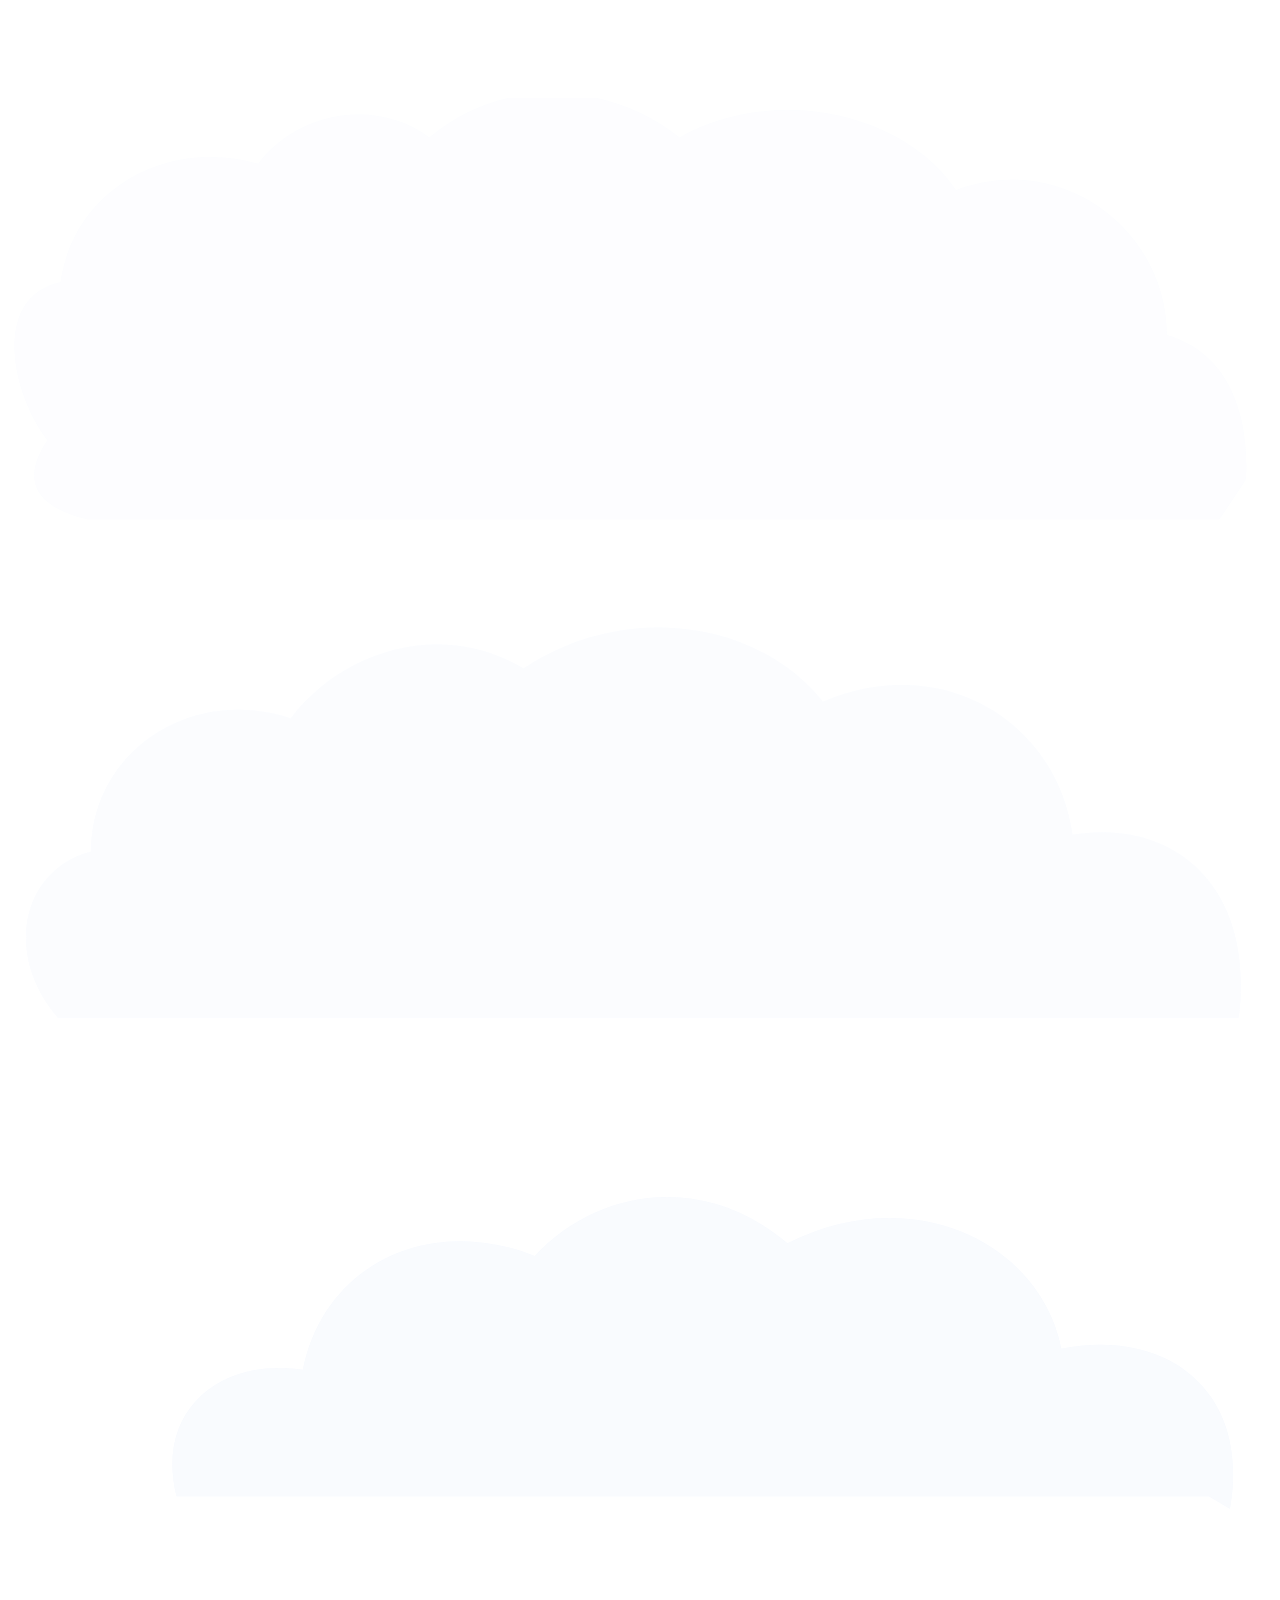
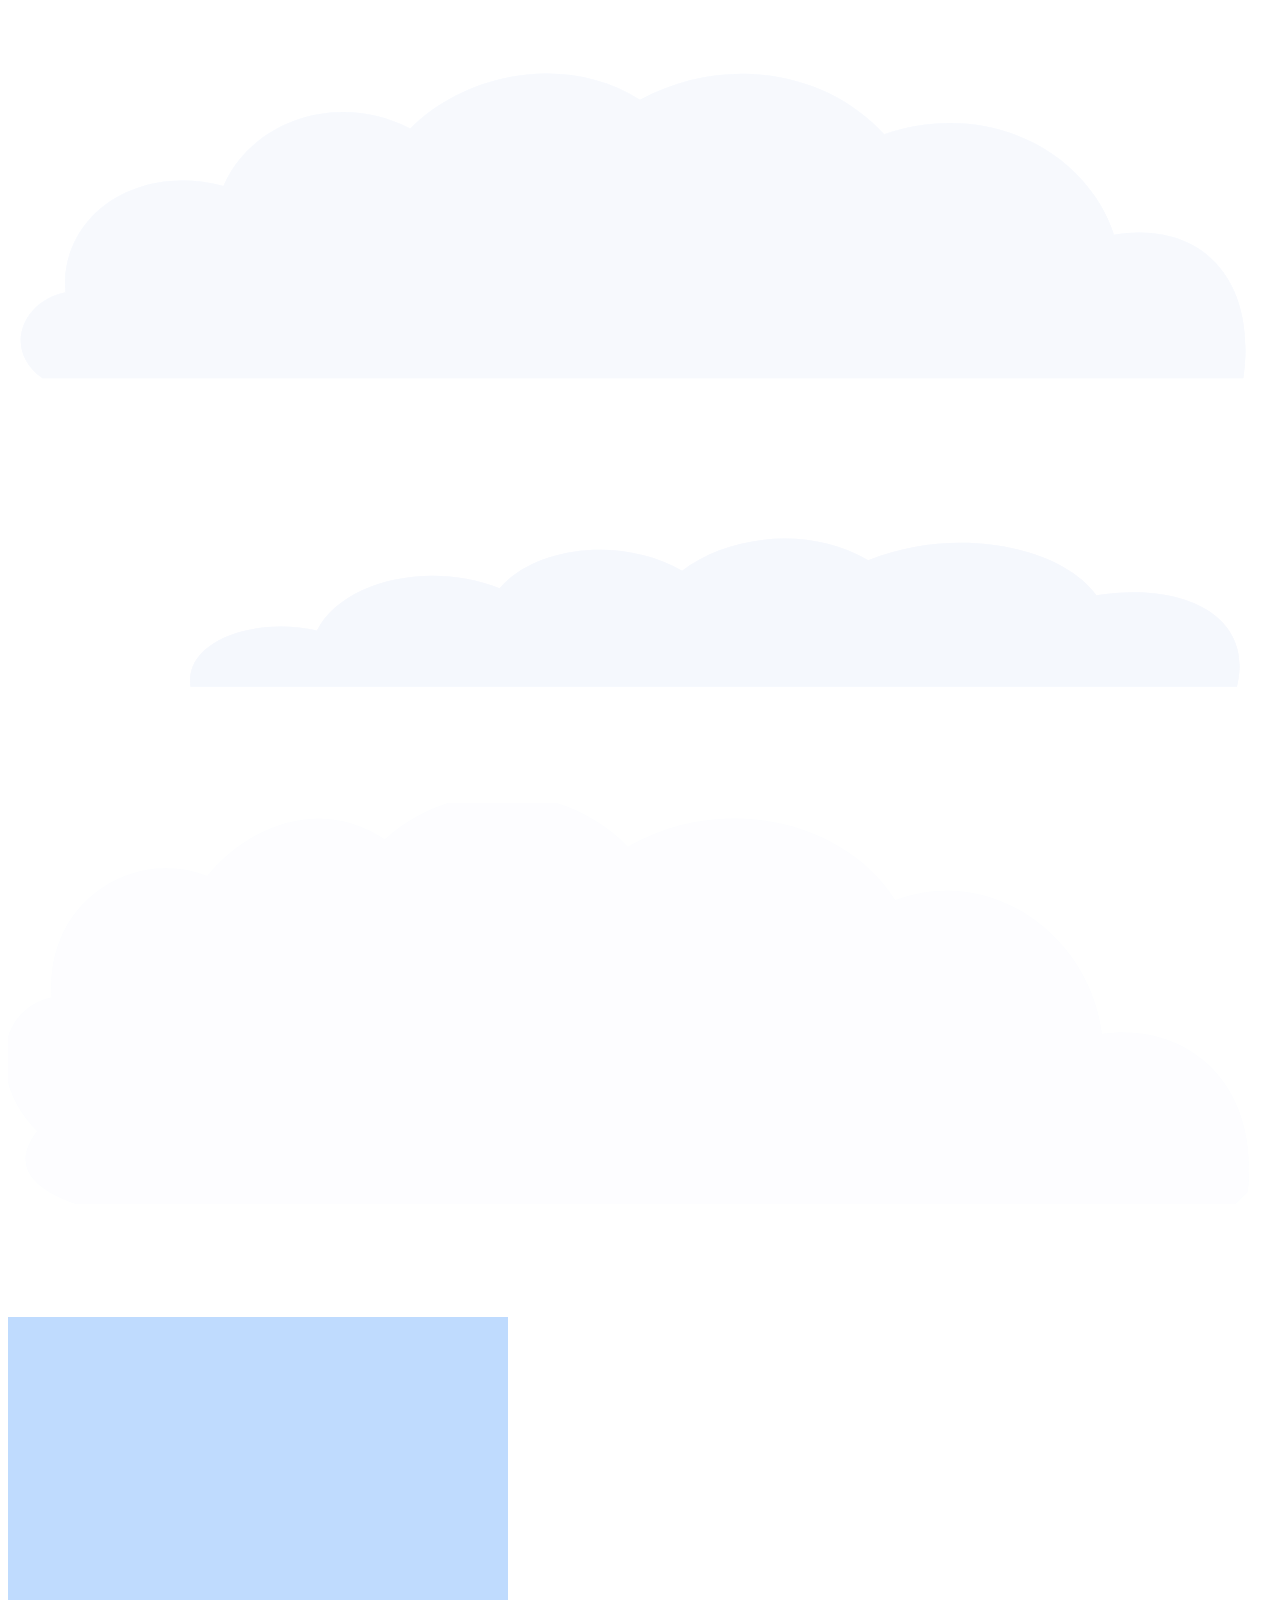
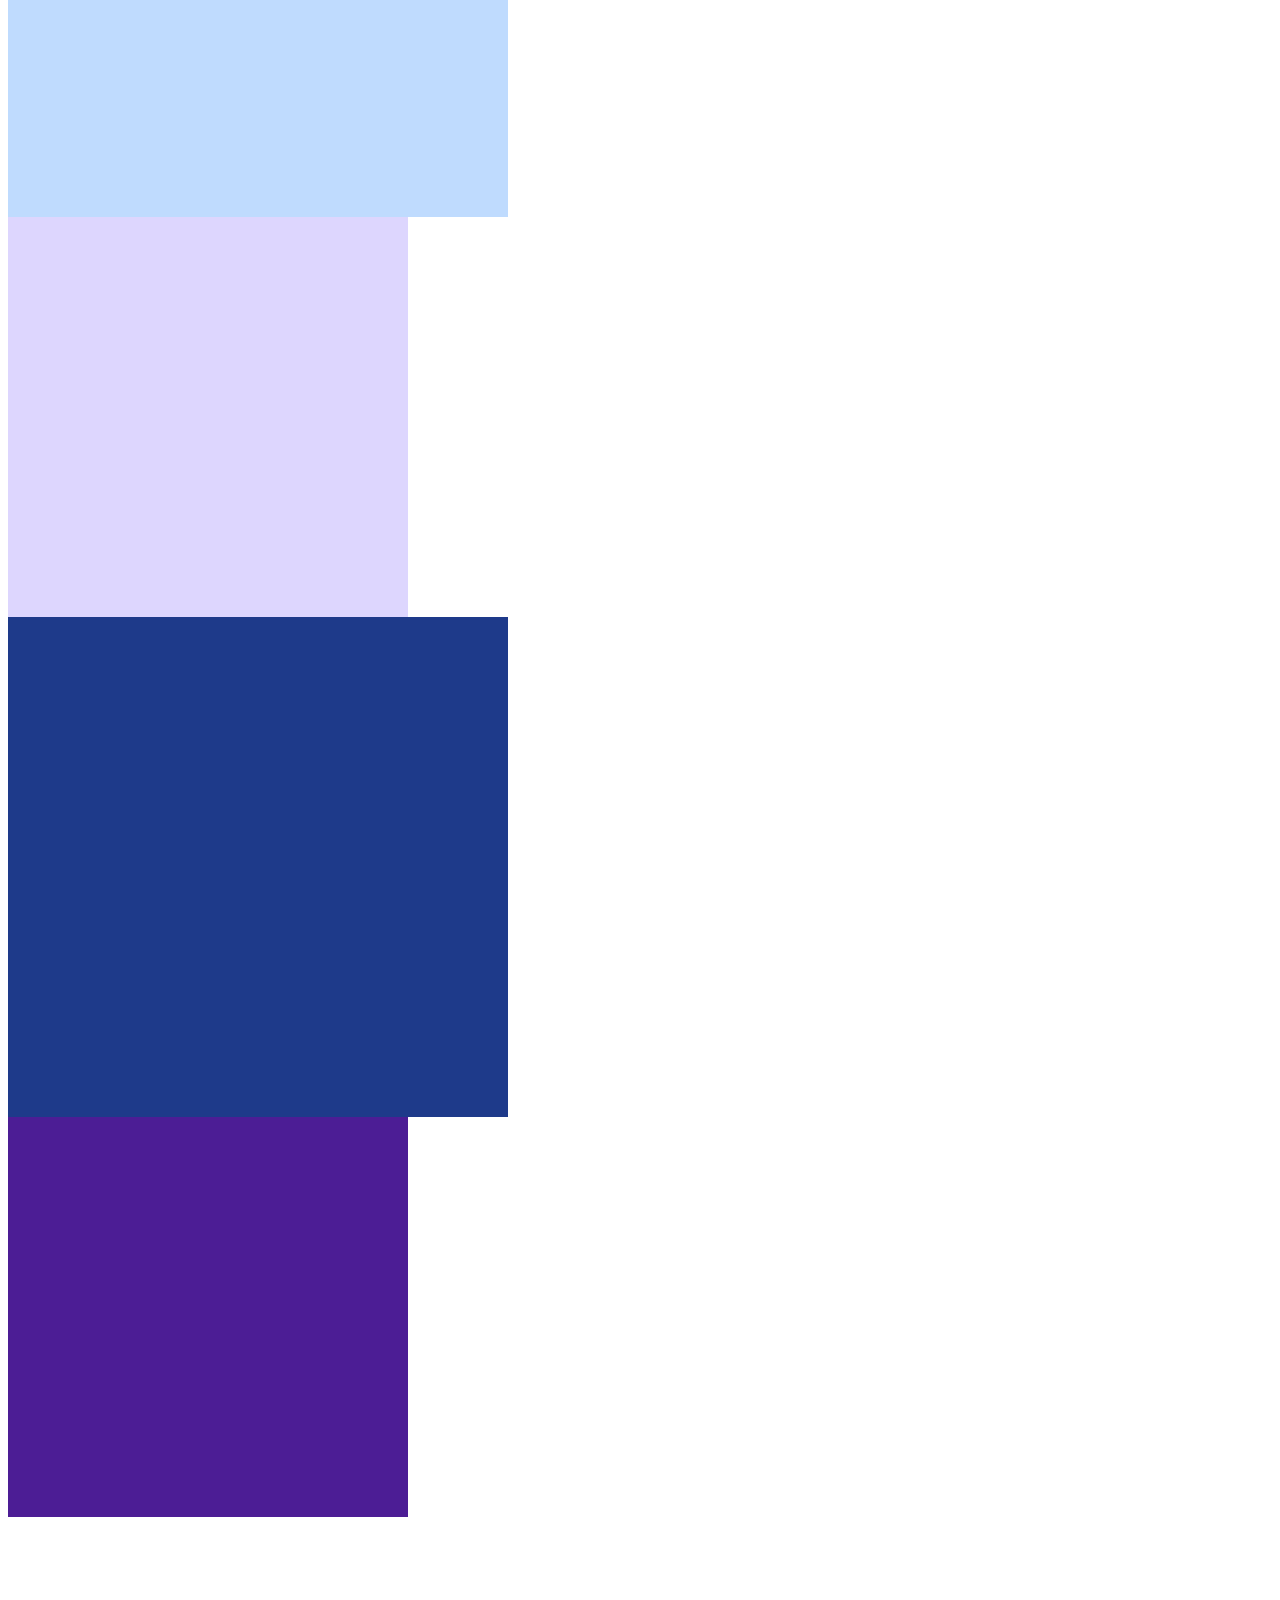
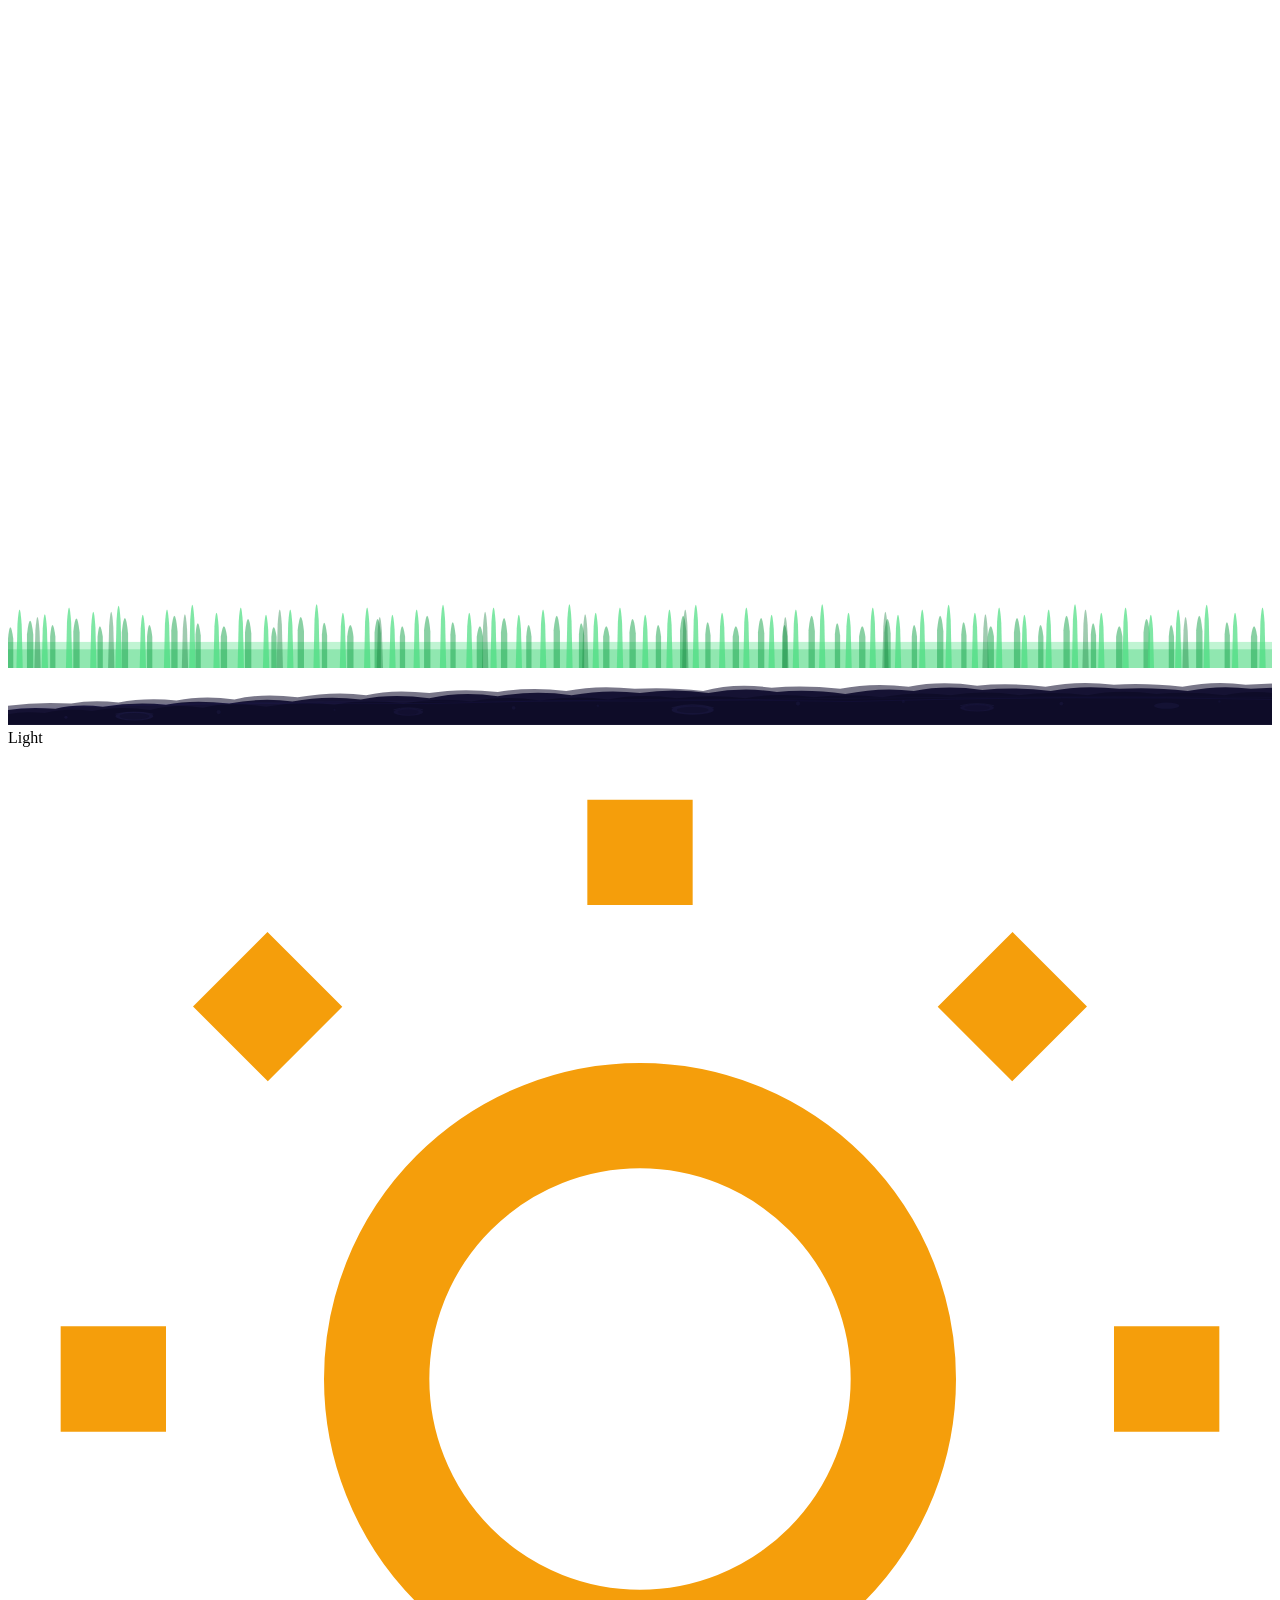
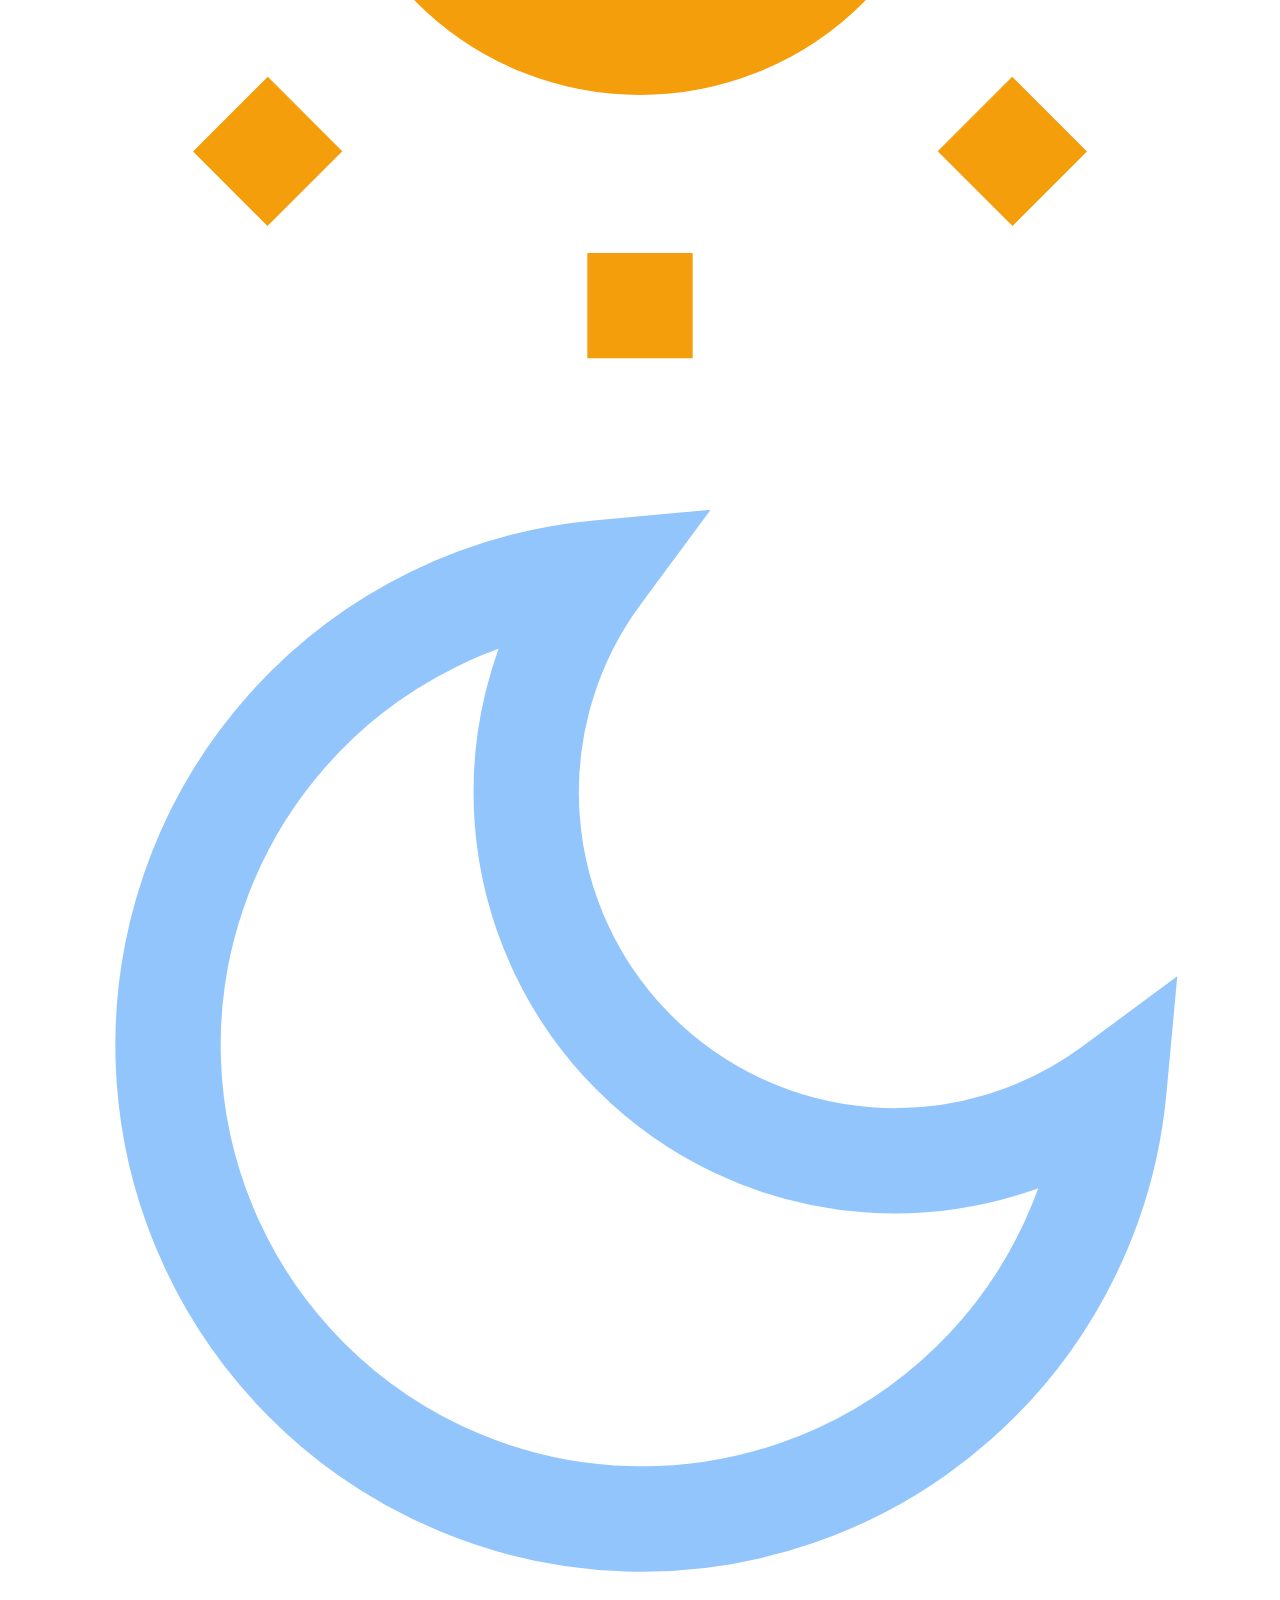
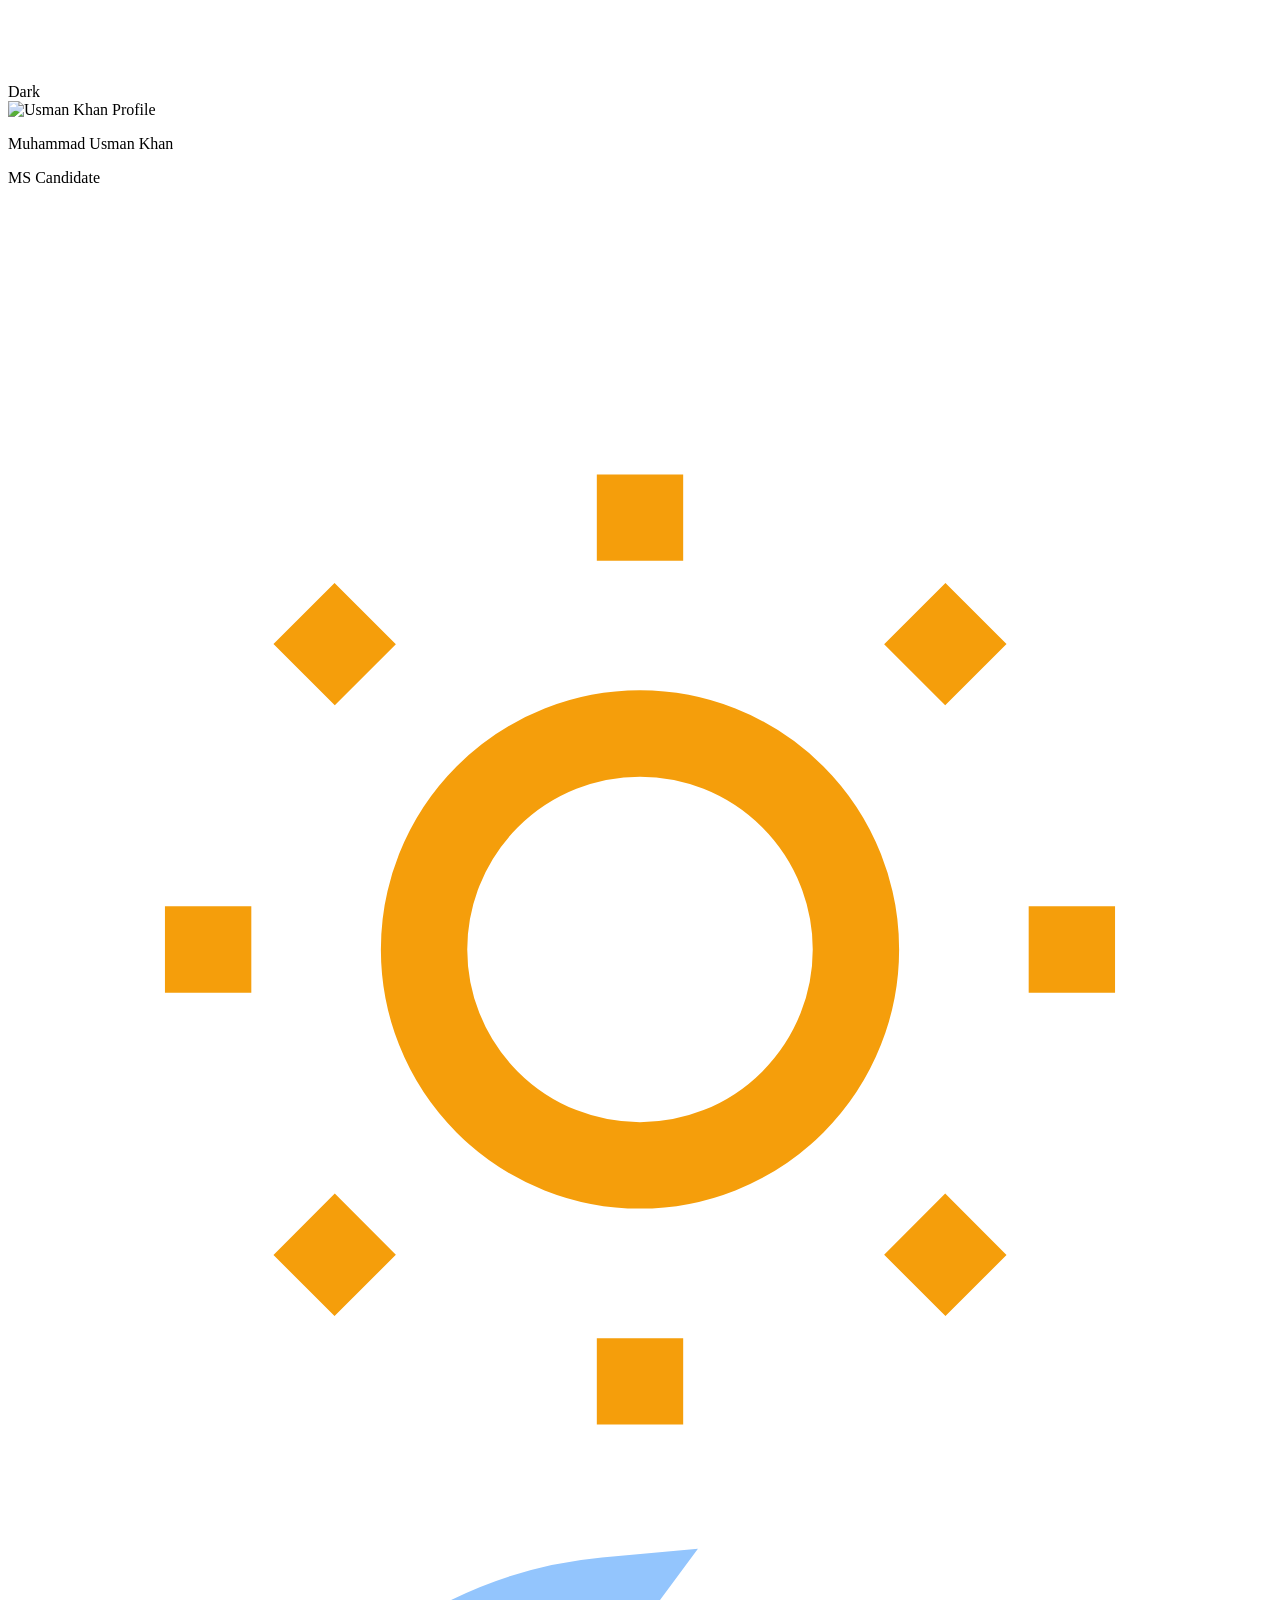
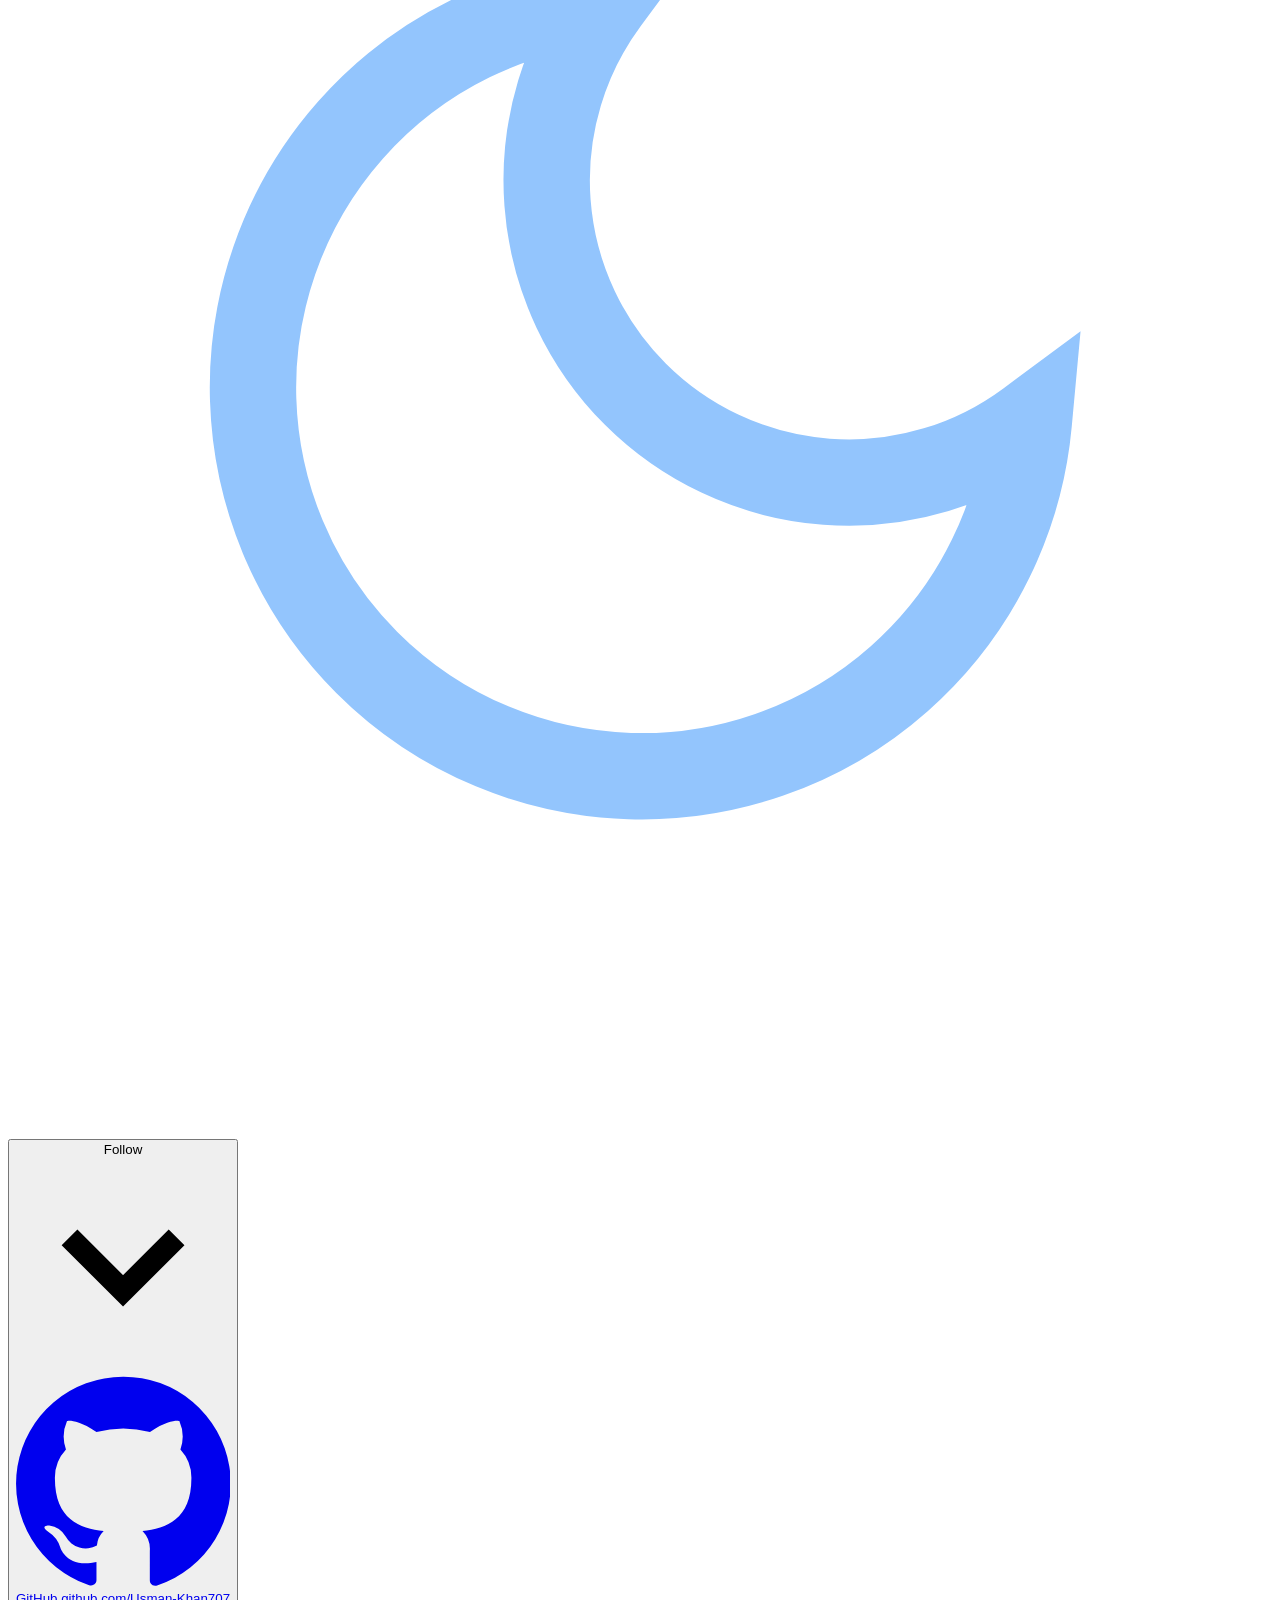
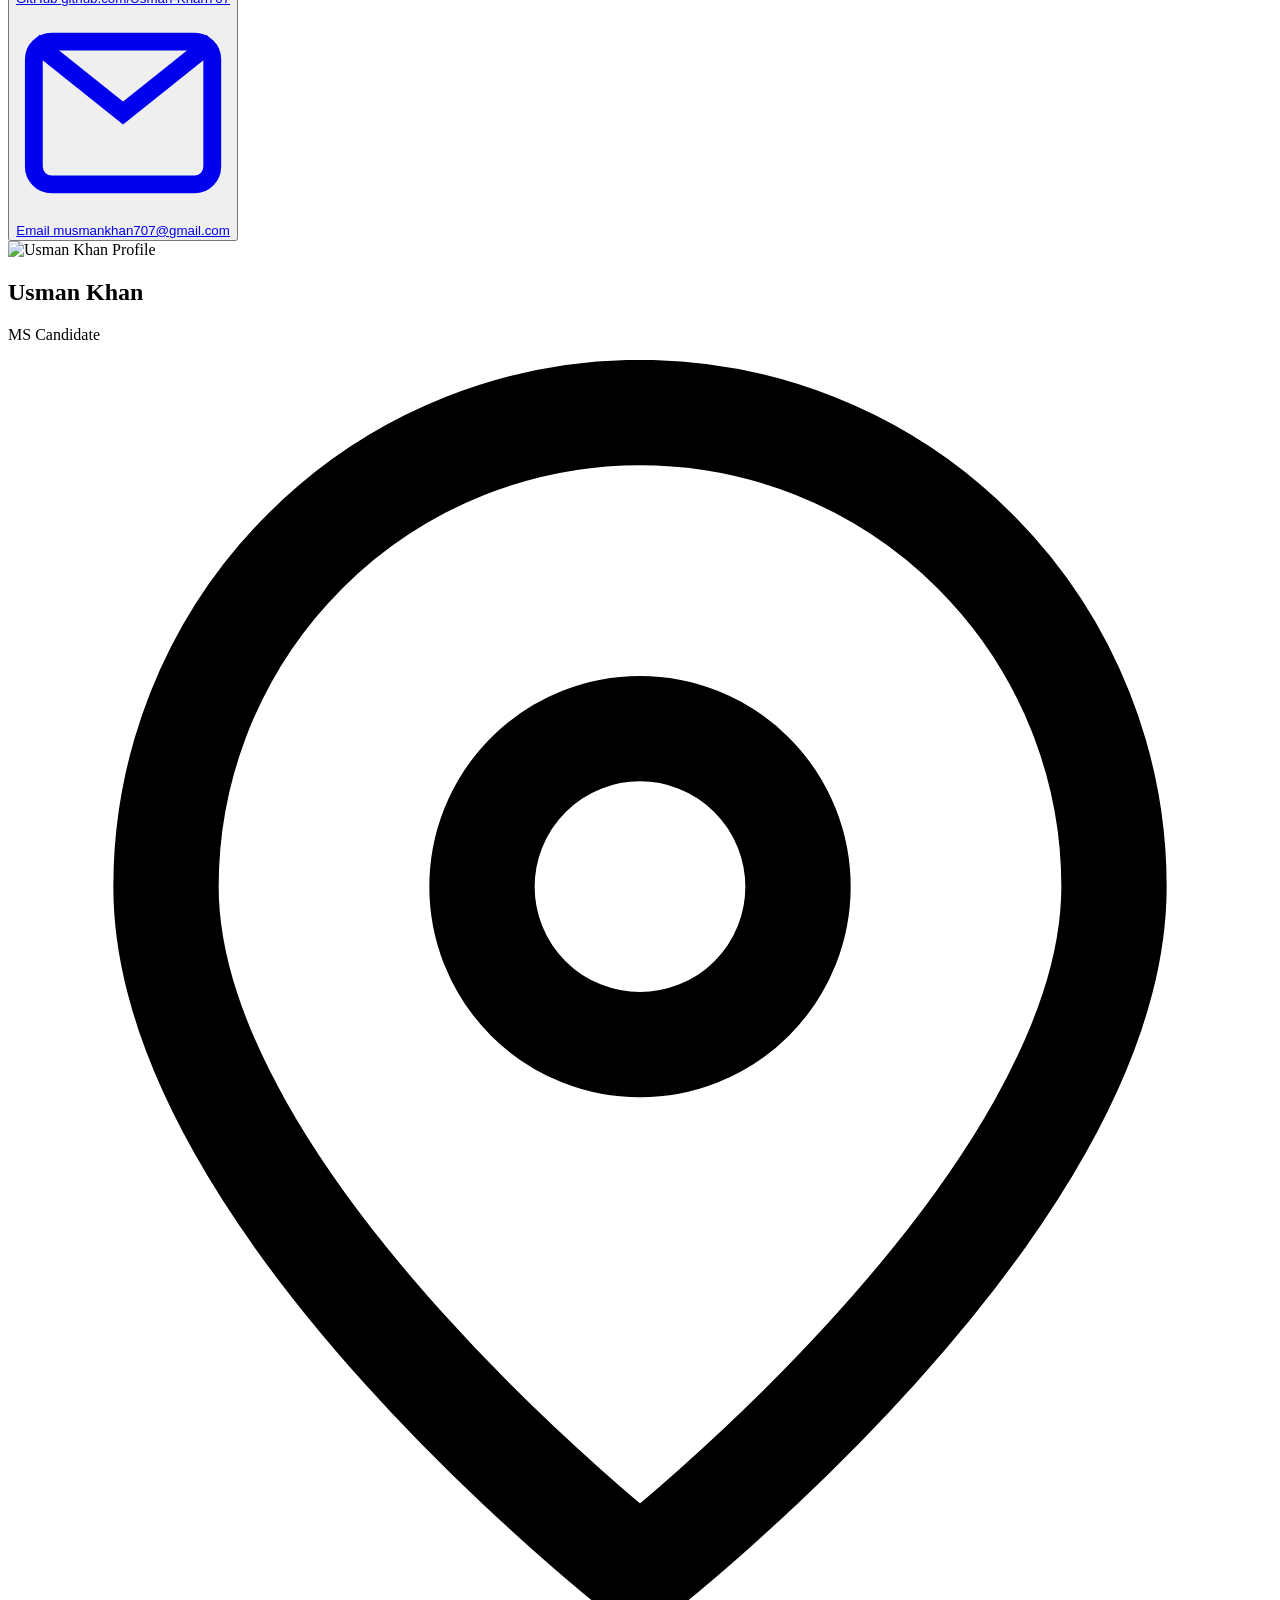
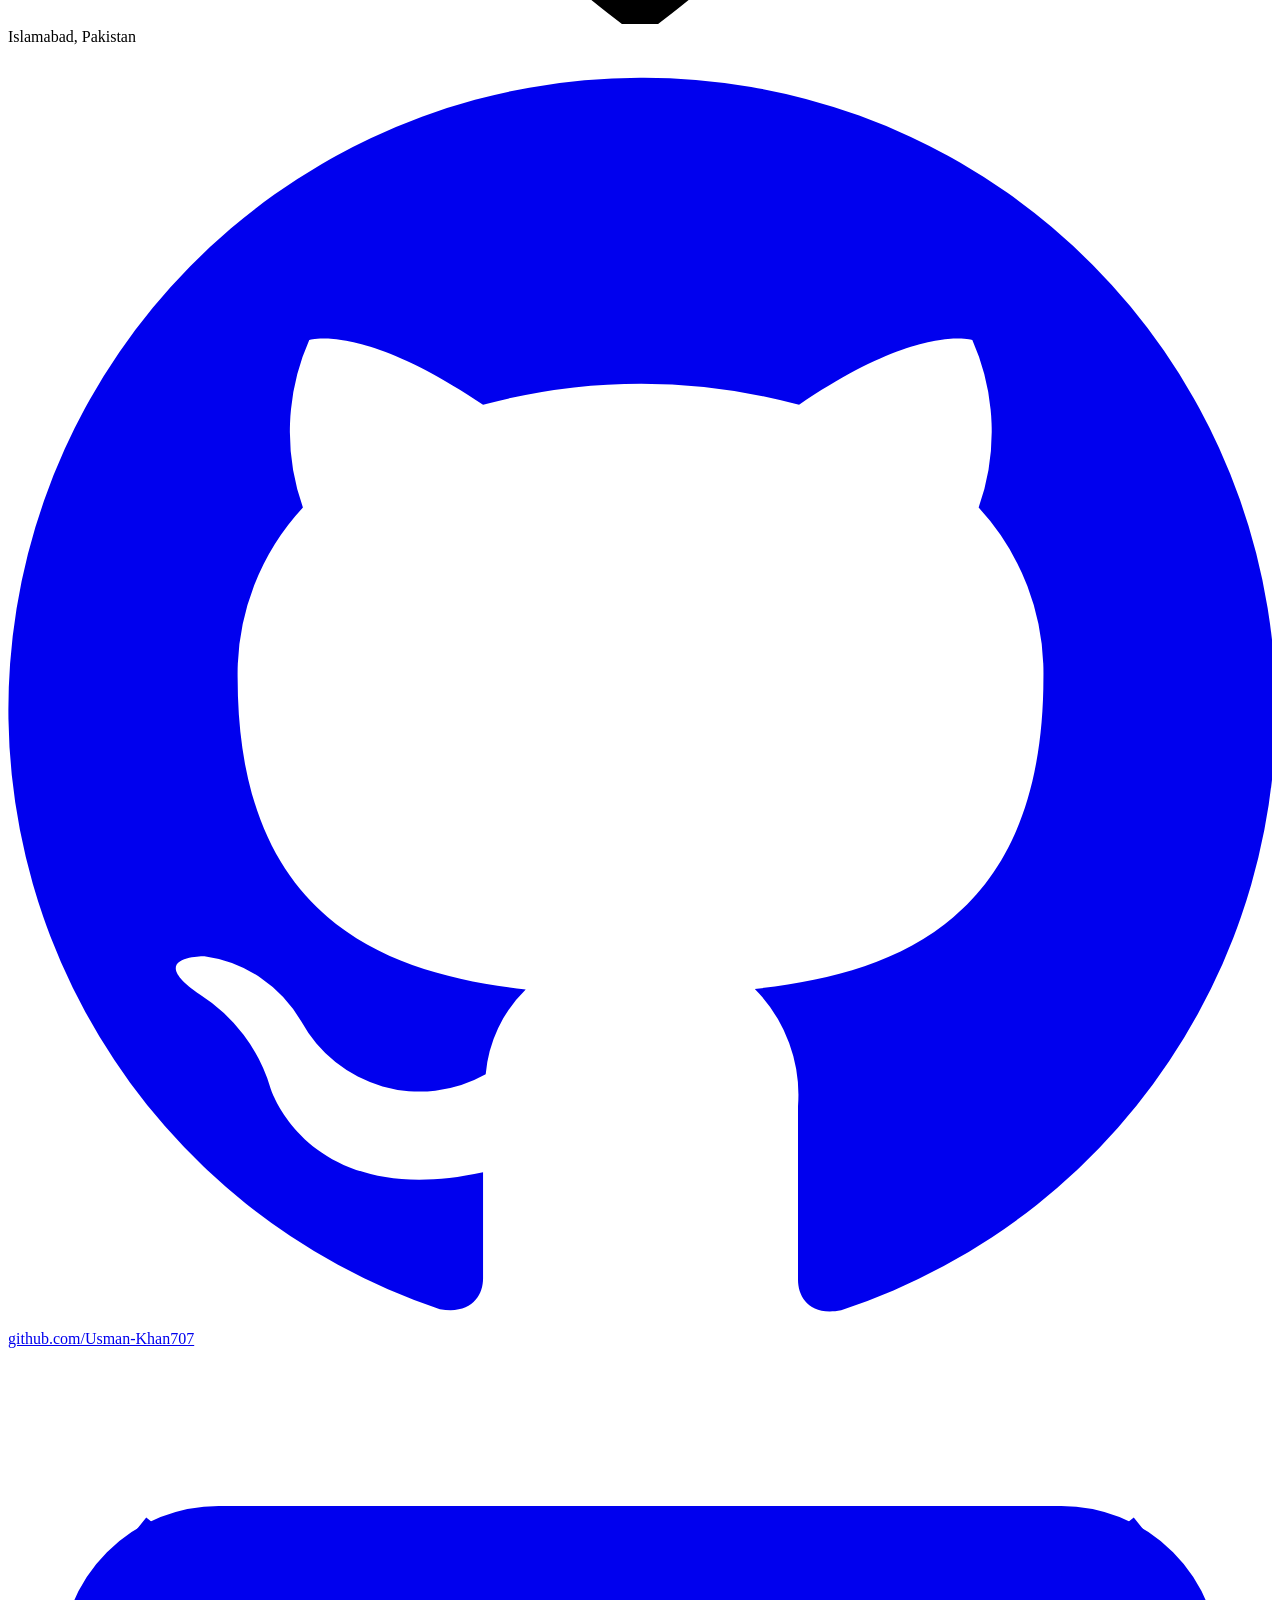
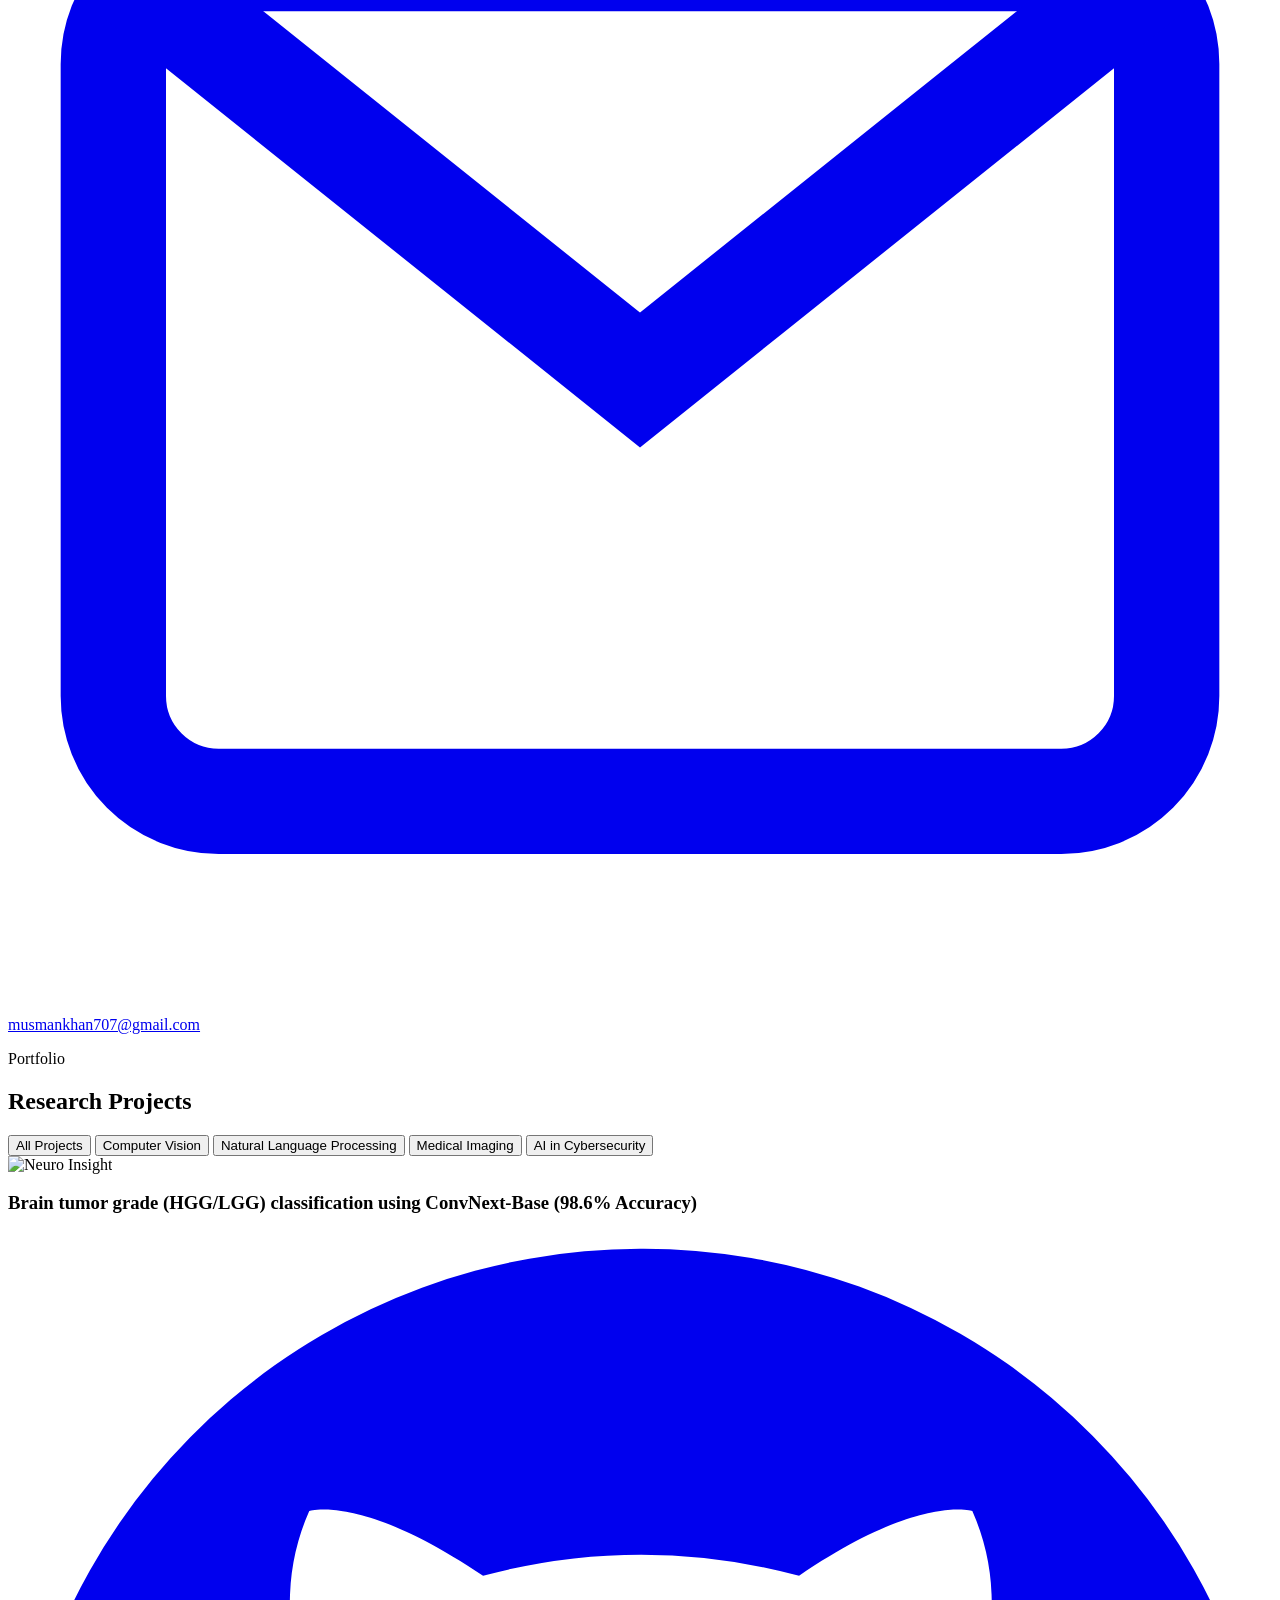
==== commit dd33d14e: "Update project details to reflect AI in Cybersecurity focus and enhance description" ====
--- a/index.html
+++ b/index.html
@@ -426,7 +426,7 @@
           <button class="filter-tab" data-filter="cv">Computer Vision</button>
           <button class="filter-tab" data-filter="nlp">Natural Language Processing</button>
           <button class="filter-tab" data-filter="mi">Medical Imaging</button>
-          <button class="filter-tab" data-filter="xai">Explainable AI</button>
+          <button class="filter-tab" data-filter="cyber">AI in Cybersecurity</button>
         </div>
       </section>
 
@@ -512,18 +512,17 @@
             </div>
             <div class="flex flex-col gap-8" id="projectsList">
 
-              <div class="project-card relative flex flex-col md:flex-row xl:flex-row fade-up" data-tags="cv,xai">
-                <a href="project-pages/4-Trust-Aware Federated Learning for Network Intrusion Detection.html" class="absolute inset-0 z-10"
-                  aria-label="View Explainable Facial Emotion details"></a>
+              <div class="project-card relative flex flex-col md:flex-row xl:flex-row fade-up" data-tags="cv,cyber">
+                <a href="project-pages/4-Trust-Aware Federated Learning for Network Intrusion Detection.html"
+                  class="absolute inset-0 z-10" aria-label="View Explainable Facial Emotion details"></a>
 
                 <div class="project-thumb md:w-64 xl:w-72 md:shrink-0">
                   <img src="images/intrusion.webp" alt="Neuro Insight" class="w-full h-full object-contain" />
                 </div>
                 <div class="p-6 lg:p-5 xl:p-8 flex flex-col justify-center flex-1">
                   <div class="flex items-start justify-between gap-4 mb-1">
-                    <h3 class="font-display text-xl md:text-2xl" style="color:var(--text-primary);">Towards Explainable
-                      Facial
-                      Emotion Recognition</h3>
+                    <h3 class="font-display text-xl md:text-2xl" style="color:var(--text-primary);">Trust-Aware
+                      Federated Learning for Network Intrusion Detection</h3>
 
                     <a href="https://github.com/Usman-Khan707" target="_blank" rel="noopener"
                       class="code-btn shrink-0 relative z-20" title="View Source Code">
@@ -540,14 +539,15 @@
                   </p>
 
                   <p class="text-sm leading-relaxed mb-5 relative z-0" style="color:var(--text-secondary);">
-                    A trustworthy facial emotion recognition pipeline combining ResNet-50, Grad-CAM explainability, and
-                    demographic fairness auditing.
+                    A privacy-preserving intrusion detection system built with Federated Learning, a Dual-Head
+                    Autoencoder, and a lightweight A/R/C trust gating mechanism
+                    including zero-day and poisoning attack scenarios.
                   </p>
 
                   <div class="flex flex-wrap gap-2 mt-auto relative z-0">
-                    <span class="tag">Computer Vision</span>
-                    <span class="tag">Trustworth AI</span>
-                    <span class="tag">Explainable AI</span>
+                    <span class="tag">Federated Learning</span>
+                    <span class="tag">AI in Cyber security</span>
+                    <span class="tag">Intrusion detection</span>
                   </div>
                 </div>
               </div>
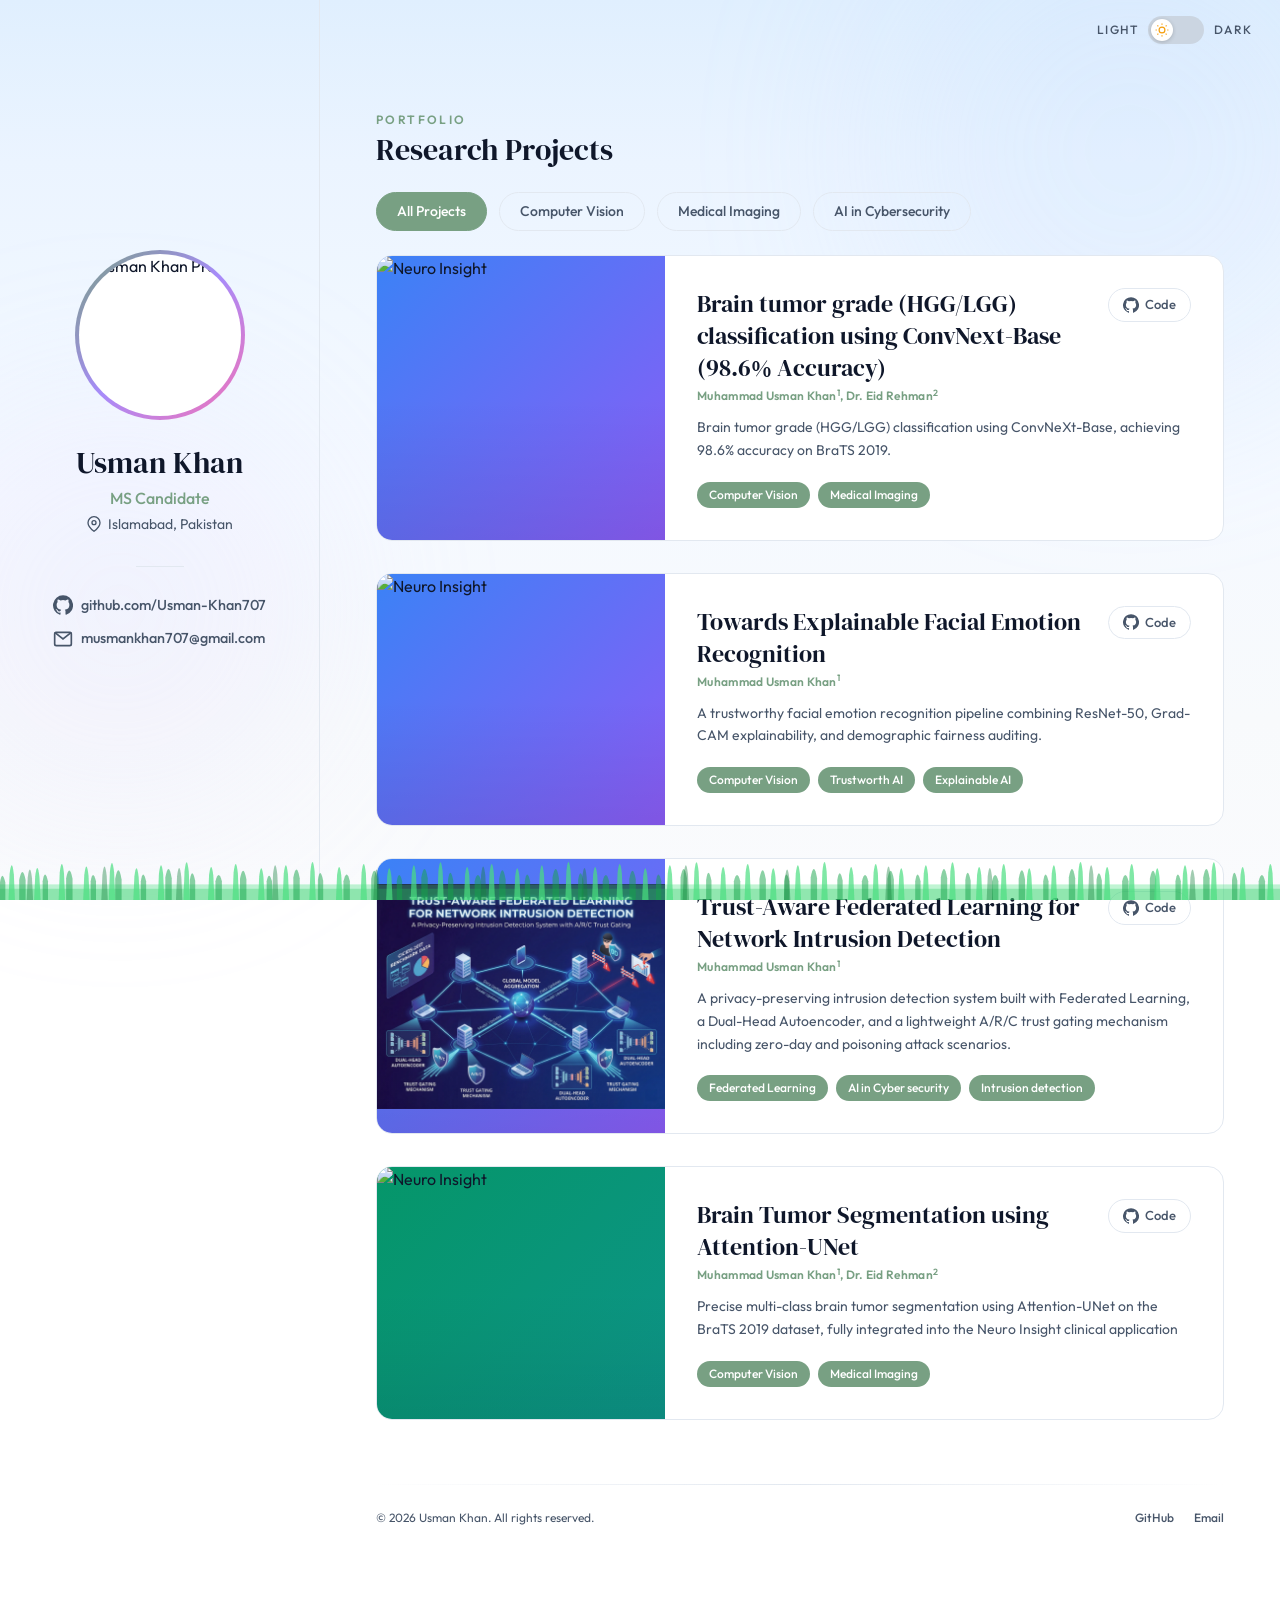
==== commit 836cf83d: "fixed the links to github" ====
--- a/index.html
+++ b/index.html
@@ -5,9 +5,9 @@
   <meta charset="UTF-8" />
   <meta name="viewport" content="width=device-width, initial-scale=1.0" />
   <title>Usman Khan — Academic Portfolio</title>
-  <script src="https://cdn.tailwindcss.com"></script>
   <link rel="preconnect" href="https://fonts.googleapis.com" />
   <link rel="preconnect" href="https://fonts.gstatic.com" crossorigin />
+  <link rel="stylesheet" href="tailwind.css">
   <link rel="stylesheet" href="style.css">
   <link rel="shortcut icon" href="images/favicon.webp" type="image/x-icon">
   <link
@@ -17,24 +17,6 @@
     <link rel="stylesheet"
       href="https://fonts.googleapis.com/css2?family=DM+Serif+Display&family=Outfit:wght@300;400;500;600;700&display=swap" />
   </noscript>
-  <script>
-    tailwind.config = {
-      darkMode: 'class',
-      theme: {
-        extend: {
-          fontFamily: {
-            display: ['"DM Serif Display"', 'serif'],
-            body: ['"Outfit"', 'sans-serif'],
-          },
-          colors: {
-            accent: { DEFAULT: '#2563EB', dark: '#60A5FA' },
-            surface: { light: '#F8FAFC', dark: '#0B0F1A' },
-            card: { light: '#FFFFFF', dark: '#111827' },
-          },
-        },
-      },
-    };
-  </script>
 </head>
 
 <body class="relative min-h-screen font-body overflow-hidden">
@@ -424,7 +406,7 @@
         <div class="flex flex-wrap gap-3" id="filterTabs">
           <button class="filter-tab active" data-filter="all">All Projects</button>
           <button class="filter-tab" data-filter="cv">Computer Vision</button>
-          <button class="filter-tab" data-filter="nlp">Natural Language Processing</button>
+          <!-- <button class="filter-tab" data-filter="nlp">Natural Language Processing</button> -->
           <button class="filter-tab" data-filter="mi">Medical Imaging</button>
           <button class="filter-tab" data-filter="cyber">AI in Cybersecurity</button>
         </div>
@@ -445,8 +427,8 @@
                 <h3 class="font-display text-xl md:text-2xl" style="color:var(--text-primary);">Brain tumor grade
                   (HGG/LGG) classification using ConvNext-Base (98.6% Accuracy)</h3>
 
-                <a href="https://github.com/Usman-Khan707" target="_blank" rel="noopener"
-                  class="code-btn shrink-0 relative z-20" title="View Source Code">
+                <a href="https://github.com/Usman-Khan707/Brain-tumor-grade-classification/blob/main/brain-tumor-grade-classification-98-accuracy.ipynb"
+                  target="_blank" rel="noopener" class="code-btn shrink-0 relative z-20" title="View Source Code">
                   <svg viewBox="0 0 24 24" fill="currentColor">
                     <path
                       d="M12 .3a12 12 0 00-3.8 23.38c.6.11.82-.26.82-.58v-2.02c-3.34.73-4.04-1.61-4.04-1.61a3.18 3.18 0 00-1.33-1.76c-1.09-.74.08-.73.08-.73a2.52 2.52 0 011.84 1.24 2.56 2.56 0 003.5 1 2.56 2.56 0 01.76-1.61c-2.67-.3-5.47-1.33-5.47-5.93a4.64 4.64 0 011.24-3.22 4.3 4.3 0 01.12-3.18s1-.33 3.3 1.23a11.38 11.38 0 016 0c2.28-1.56 3.29-1.23 3.29-1.23a4.3 4.3 0 01.12 3.18 4.64 4.64 0 011.23 3.22c0 4.61-2.8 5.63-5.48 5.92a2.87 2.87 0 01.82 2.23v3.29c0 .32.21.7.82.58A12 12 0 0012 .3z" />
@@ -484,8 +466,8 @@
                     Facial
                     Emotion Recognition</h3>
 
-                  <a href="https://github.com/Usman-Khan707" target="_blank" rel="noopener"
-                    class="code-btn shrink-0 relative z-20" title="View Source Code">
+                  <a href="https://github.com/Usman-Khan707/Towards-Explainable-Facial-Emotion-Recognition/blob/main/Towards%20Explainable%20Facial%20Emotion%20Recognition.ipynb"
+                    target="_blank" rel="noopener" class="code-btn shrink-0 relative z-20" title="View Source Code">
                     <svg viewBox="0 0 24 24" fill="currentColor">
                       <path
                         d="M12 .3a12 12 0 00-3.8 23.38c.6.11.82-.26.82-.58v-2.02c-3.34.73-4.04-1.61-4.04-1.61a3.18 3.18 0 00-1.33-1.76c-1.09-.74.08-.73.08-.73a2.52 2.52 0 011.84 1.24 2.56 2.56 0 003.5 1 2.56 2.56 0 01.76-1.61c-2.67-.3-5.47-1.33-5.47-5.93a4.64 4.64 0 011.24-3.22 4.3 4.3 0 01.12-3.18s1-.33 3.3 1.23a11.38 11.38 0 016 0c2.28-1.56 3.29-1.23 3.29-1.23a4.3 4.3 0 01.12 3.18 4.64 4.64 0 011.23 3.22c0 4.61-2.8 5.63-5.48 5.92a2.87 2.87 0 01.82 2.23v3.29c0 .32.21.7.82.58A12 12 0 0012 .3z" />
@@ -524,8 +506,8 @@
                     <h3 class="font-display text-xl md:text-2xl" style="color:var(--text-primary);">Trust-Aware
                       Federated Learning for Network Intrusion Detection</h3>
 
-                    <a href="https://github.com/Usman-Khan707" target="_blank" rel="noopener"
-                      class="code-btn shrink-0 relative z-20" title="View Source Code">
+                    <a href="https://github.com/Usman-Khan707/Trust-Aware-Federated-Learning-for-Network-Intrusion-Detection"
+                      target="_blank" rel="noopener" class="code-btn shrink-0 relative z-20" title="View Source Code">
                       <svg viewBox="0 0 24 24" fill="currentColor">
                         <path
                           d="M12 .3a12 12 0 00-3.8 23.38c.6.11.82-.26.82-.58v-2.02c-3.34.73-4.04-1.61-4.04-1.61a3.18 3.18 0 00-1.33-1.76c-1.09-.74.08-.73.08-.73a2.52 2.52 0 011.84 1.24 2.56 2.56 0 003.5 1 2.56 2.56 0 01.76-1.61c-2.67-.3-5.47-1.33-5.47-5.93a4.64 4.64 0 011.24-3.22 4.3 4.3 0 01.12-3.18s1-.33 3.3 1.23a11.38 11.38 0 016 0c2.28-1.56 3.29-1.23 3.29-1.23a4.3 4.3 0 01.12 3.18 4.64 4.64 0 011.23 3.22c0 4.61-2.8 5.63-5.48 5.92a2.87 2.87 0 01.82 2.23v3.29c0 .32.21.7.82.58A12 12 0 0012 .3z" />
--- a/style.css
+++ b/style.css
@@ -0,0 +1,2125 @@
+:root {
+    --accent: #78A083;
+    --accent-glow: rgba(120, 160, 131, 0.25);
+    --bg: #F8FAFC;
+    --card: #FFFFFF;
+    --text-primary: #0F172A;
+    --text-secondary: #475569;
+    --border: #E2E8F0;
+    --tag-bg: #78A083;
+    --tag-text: white;
+}
+
+html.dark {
+    --accent: #60A5FA;
+    --accent-glow: rgba(96, 165, 250, 0.2);
+    --bg: #0B0F1A;
+    --card: #111827;
+    --text-primary: #F1F5F9;
+    --text-secondary: #94A3B8;
+    --border: #1E293B;
+    --tag-bg: rgba(59, 130, 246, 0.15);
+    --tag-text: #93C5FD;
+}
+
+* {
+    box-sizing: border-box;
+}
+
+body {
+    font-family: 'Outfit', sans-serif;
+    color: var(--text-primary);
+    transition: background-color 0.5s ease, color 0.4s ease;
+    overflow-x: hidden;
+}
+
+/* ═══════════════════════════════════════════════
+       AOZORA SKY GRADIENT (Light Mode)
+    ═══════════════════════════════════════════════ */
+body {
+    background: linear-gradient(180deg,
+            #E0EFFE 0%,
+            #EBF4FF 18%,
+            #F0F7FF 35%,
+            #F5F9FF 55%,
+            #F8FAFC 80%,
+            #FAFBFD 100%);
+    background-attachment: fixed;
+}
+
+html.dark body {
+    background: #0B0F1A;
+}
+
+/* ═══════════════════════════════════════════════
+       FLOATING CLOUDS (Light Mode Only) — SVG-based
+    ═══════════════════════════════════════════════ */
+.cloud-canvas {
+    position: fixed;
+    inset: 0;
+    pointer-events: none;
+    z-index: 0;
+    overflow: hidden;
+    opacity: 1;
+    transition: opacity 0.8s ease;
+}
+
+html.dark .cloud-canvas {
+    opacity: 0;
+}
+
+.cloud-svg {
+    position: absolute;
+    filter: blur(0.5px);
+}
+
+.cloud-svg--1 {
+    width: 320px;
+    top: 5%;
+    left: -360px;
+    opacity: 0.92;
+    animation: cloudDrift 85s linear infinite;
+}
+
+.cloud-svg--2 {
+    width: 240px;
+    top: 13%;
+    left: -280px;
+    opacity: 0.8;
+    filter: blur(0.5px);
+    animation: cloudDrift 120s linear infinite;
+    animation-delay: -45s;
+}
+
+.cloud-svg--3 {
+    width: 180px;
+    top: 22%;
+    left: -220px;
+    opacity: 0.65;
+    filter: blur(0.8px);
+    animation: cloudDrift 140s linear infinite;
+    animation-delay: -90s;
+}
+
+.cloud-svg--4 {
+    width: 280px;
+    top: 3%;
+    left: -320px;
+    opacity: 0.55;
+    filter: blur(1px);
+    animation: cloudDrift 160s linear infinite;
+    animation-delay: -20s;
+}
+
+.cloud-svg--5 {
+    width: 200px;
+    top: 30%;
+    left: -240px;
+    opacity: 0.5;
+    filter: blur(1.2px);
+    animation: cloudDrift 180s linear infinite;
+    animation-delay: -110s;
+}
+
+.cloud-svg--6 {
+    width: 350px;
+    top: 8%;
+    left: -390px;
+    opacity: 0.88;
+    filter: blur(0.2px);
+    animation: cloudDrift 95s linear infinite;
+    animation-delay: -60s;
+}
+
+@keyframes cloudDrift {
+    0% {
+        transform: translateX(0);
+    }
+
+    100% {
+        transform: translateX(calc(100vw + 400px));
+    }
+}
+
+@media (max-width: 768px) {
+    .cloud-svg--1 {
+        width: 200px;
+    }
+
+    .cloud-svg--2 {
+        width: 160px;
+    }
+
+    .cloud-svg--3 {
+        width: 120px;
+    }
+
+    .cloud-svg--4 {
+        width: 180px;
+    }
+
+    .cloud-svg--5 {
+        width: 130px;
+    }
+
+    .cloud-svg--6 {
+        width: 220px;
+    }
+}
+
+/* ─── DARK MODE TOGGLE PILL ─── */
+.toggle-pill {
+    width: 56px;
+    height: 28px;
+    border-radius: 14px;
+    background: #CBD5E1;
+    position: relative;
+    cursor: pointer;
+    transition: background 0.35s ease;
+    flex-shrink: 0;
+}
+
+html.dark .toggle-pill {
+    background: #334155;
+}
+
+.toggle-pill .knob {
+    width: 22px;
+    height: 22px;
+    border-radius: 50%;
+    background: #FFFFFF;
+    position: absolute;
+    top: 3px;
+    left: 3px;
+    transition: transform 0.35s cubic-bezier(0.4, 0, 0.2, 1), background 0.35s ease;
+    display: flex;
+    align-items: center;
+    justify-content: center;
+    box-shadow: 0 1px 4px rgba(0, 0, 0, 0.18);
+}
+
+html.dark .toggle-pill .knob {
+    transform: translateX(28px);
+    background: #1E293B;
+}
+
+.knob svg {
+    width: 14px;
+    height: 14px;
+}
+
+.knob .icon-sun {
+    display: block;
+}
+
+.knob .icon-moon {
+    display: none;
+}
+
+html.dark .knob .icon-sun {
+    display: none;
+}
+
+html.dark .knob .icon-moon {
+    display: block;
+}
+
+/* ─── TWINKLING STARS BACKGROUND (Dark Mode Only) ─── */
+.star-canvas {
+    position: fixed;
+    inset: 0;
+    pointer-events: none;
+    z-index: -1;
+    opacity: 0;
+    transition: opacity 1s ease;
+}
+
+html.dark .star-canvas {
+    opacity: 1;
+}
+
+.star {
+    position: absolute;
+    border-radius: 50%;
+    animation: twinkle infinite ease-in-out;
+}
+
+.star.white {
+    background-color: #ffffff;
+    box-shadow: 0 0 3px rgba(255, 255, 255, 0.8);
+}
+
+.star.blue {
+    background-color: #93C5FD;
+    box-shadow: 0 0 3px rgba(147, 197, 253, 0.8);
+}
+
+.star.purple {
+    background-color: #C084FC;
+    box-shadow: 0 0 3px rgba(192, 132, 252, 0.8);
+}
+
+@keyframes twinkle {
+
+    0%,
+    100% {
+        opacity: 0.1;
+        transform: scale(0.8);
+    }
+
+    50% {
+        opacity: 1;
+        transform: scale(1.2);
+    }
+}
+
+/* ─── METEOR SHOWER (Dark Mode Only) ─── */
+.meteor-canvas {
+    position: fixed;
+    inset: 0;
+    pointer-events: none;
+    z-index: 0;
+    overflow: hidden;
+    opacity: 0;
+    transition: opacity 0.8s ease;
+}
+
+html.dark .meteor-canvas {
+    opacity: 1;
+}
+
+.meteor {
+    position: absolute;
+    width: 1px;
+    background: linear-gradient(to bottom, transparent 0%, rgba(255, 255, 255, 0.4) 60%, rgba(255, 255, 255, 1) 100%);
+    opacity: 0;
+    transform: rotate(-45deg);
+    animation: meteorFall linear infinite;
+}
+
+.meteor::after {
+    content: '';
+    position: absolute;
+    bottom: 0px;
+    left: 50%;
+    transform: translateX(-50%);
+    width: 3px;
+    height: 3px;
+    background-color: #fff;
+    border-radius: 50%;
+    box-shadow: 0 0 8px 2px rgba(255, 255, 255, 0.8), 0 0 16px 4px rgba(147, 197, 253, 0.3);
+}
+
+@keyframes meteorFall {
+    0% {
+        opacity: 0;
+        transform: rotate(-45deg) translateY(-100px);
+    }
+
+    10% {
+        opacity: 1;
+    }
+
+    60% {
+        opacity: 0.6;
+    }
+
+    100% {
+        opacity: 0;
+        transform: rotate(-45deg) translateY(calc(100vh + 300px));
+    }
+}
+
+/* ═══════════════════════════════════════════════
+       FLOATING PLANETS (Dark Mode Only)
+    ═══════════════════════════════════════════════ */
+.planet-canvas {
+    position: fixed;
+    inset: 0;
+    pointer-events: none;
+    z-index: 0;
+    overflow: hidden;
+    opacity: 0;
+    transition: opacity 1.2s ease;
+}
+
+html.dark .planet-canvas {
+    opacity: 1;
+}
+
+.planet {
+    position: absolute;
+    border-radius: 50%;
+}
+
+.planet--saturn {
+    width: 90px;
+    height: 90px;
+    top: 8%;
+    right: 8%;
+    background: radial-gradient(circle at 35% 35%,
+            #E8C87A 0%, #D4A853 25%, #B8893A 50%, #8B6914 80%, #5C4A12 100%);
+    box-shadow:
+        inset -12px -8px 20px rgba(0, 0, 0, 0.5),
+        inset 6px 4px 12px rgba(255, 230, 150, 0.25),
+        0 0 40px rgba(232, 200, 122, 0.08),
+        0 0 80px rgba(232, 200, 122, 0.04);
+    animation: planetFloat1 28s ease-in-out infinite;
+}
+
+.planet--saturn::after {
+    content: '';
+    position: absolute;
+    top: 50%;
+    left: 50%;
+    width: 150%;
+    height: 30%;
+    border: 2.5px solid rgba(210, 180, 120, 0.35);
+    border-radius: 50%;
+    transform: translate(-50%, -50%) rotateX(72deg) rotateZ(-15deg);
+    box-shadow: 0 0 8px rgba(210, 180, 120, 0.1);
+}
+
+.planet--saturn::before {
+    content: '';
+    position: absolute;
+    inset: 0;
+    border-radius: 50%;
+    background:
+        repeating-linear-gradient(0deg,
+            transparent 0%, transparent 12%,
+            rgba(139, 105, 20, 0.15) 12%, rgba(139, 105, 20, 0.15) 14%,
+            transparent 14%, transparent 22%,
+            rgba(180, 140, 50, 0.1) 22%, rgba(180, 140, 50, 0.1) 24%,
+            transparent 24%);
+    overflow: hidden;
+}
+
+.planet--neptune {
+    width: 65px;
+    height: 65px;
+    bottom: 10%;
+    left: 5%;
+    background: radial-gradient(circle at 38% 32%,
+            #7DD3FC 0%, #3B82F6 20%, #1D4ED8 45%, #1E3A8A 70%, #172554 100%);
+    box-shadow:
+        inset -10px -6px 18px rgba(0, 0, 0, 0.55),
+        inset 5px 3px 10px rgba(125, 211, 252, 0.2),
+        0 0 30px rgba(59, 130, 246, 0.1),
+        0 0 60px rgba(59, 130, 246, 0.05);
+    animation: planetFloat2 34s ease-in-out infinite;
+}
+
+.planet--neptune::before {
+    content: '';
+    position: absolute;
+    inset: 0;
+    border-radius: 50%;
+    background: linear-gradient(165deg,
+            transparent 30%, rgba(125, 211, 252, 0.08) 45%,
+            transparent 55%, rgba(147, 197, 253, 0.06) 70%, transparent 80%);
+    overflow: hidden;
+}
+
+.planet--mars {
+    width: 36px;
+    height: 36px;
+    top: 45%;
+    right: 3%;
+    background: radial-gradient(circle at 40% 35%,
+            #FCA5A5 0%, #DC2626 30%, #991B1B 60%, #7F1D1D 85%, #450A0A 100%);
+    box-shadow:
+        inset -6px -4px 10px rgba(0, 0, 0, 0.5),
+        inset 3px 2px 6px rgba(252, 165, 165, 0.15),
+        0 0 20px rgba(220, 38, 38, 0.06);
+    animation: planetFloat3 22s ease-in-out infinite;
+}
+
+.planet--mars::before {
+    content: '';
+    position: absolute;
+    inset: 0;
+    border-radius: 50%;
+    background: radial-gradient(circle at 55% 50%, rgba(127, 29, 29, 0.3) 0%, transparent 40%);
+    overflow: hidden;
+}
+
+.planet--distant {
+    width: 20px;
+    height: 20px;
+    bottom: 35%;
+    right: 18%;
+    background: radial-gradient(circle at 35% 30%,
+            #D8B4FE 0%, #A78BFA 30%, #7C3AED 60%, #4C1D95 100%);
+    box-shadow:
+        inset -4px -3px 6px rgba(0, 0, 0, 0.45),
+        inset 2px 1px 4px rgba(216, 180, 254, 0.2),
+        0 0 15px rgba(167, 139, 250, 0.08);
+    animation: planetFloat4 40s ease-in-out infinite;
+}
+
+.planet--moon {
+    width: 12px;
+    height: 12px;
+    top: 5%;
+    right: 4%;
+    background: radial-gradient(circle at 40% 35%,
+            #E2E8F0 0%, #94A3B8 40%, #64748B 70%, #475569 100%);
+    box-shadow:
+        inset -3px -2px 4px rgba(0, 0, 0, 0.4),
+        inset 1px 1px 3px rgba(226, 232, 240, 0.2),
+        0 0 10px rgba(148, 163, 184, 0.06);
+    animation: moonOrbit 18s ease-in-out infinite;
+}
+
+@keyframes planetFloat1 {
+
+    0%,
+    100% {
+        transform: translate(0, 0) rotate(0deg);
+    }
+
+    25% {
+        transform: translate(-12px, 18px) rotate(1deg);
+    }
+
+    50% {
+        transform: translate(8px, -10px) rotate(-0.5deg);
+    }
+
+    75% {
+        transform: translate(-6px, -14px) rotate(0.8deg);
+    }
+}
+
+@keyframes planetFloat2 {
+
+    0%,
+    100% {
+        transform: translate(0, 0);
+    }
+
+    25% {
+        transform: translate(15px, -20px);
+    }
+
+    50% {
+        transform: translate(-8px, 12px);
+    }
+
+    75% {
+        transform: translate(10px, 8px);
+    }
+}
+
+@keyframes planetFloat3 {
+
+    0%,
+    100% {
+        transform: translate(0, 0);
+    }
+
+    33% {
+        transform: translate(-10px, -15px);
+    }
+
+    66% {
+        transform: translate(8px, 10px);
+    }
+}
+
+@keyframes planetFloat4 {
+
+    0%,
+    100% {
+        transform: translate(0, 0);
+    }
+
+    20% {
+        transform: translate(12px, -8px);
+    }
+
+    40% {
+        transform: translate(-5px, 15px);
+    }
+
+    60% {
+        transform: translate(-15px, -5px);
+    }
+
+    80% {
+        transform: translate(8px, 10px);
+    }
+}
+
+@keyframes moonOrbit {
+
+    0%,
+    100% {
+        transform: translate(0, 0);
+    }
+
+    25% {
+        transform: translate(-20px, 30px);
+    }
+
+    50% {
+        transform: translate(-35px, 15px);
+    }
+
+    75% {
+        transform: translate(-10px, -5px);
+    }
+}
+
+@media (max-width: 768px) {
+    .planet--saturn {
+        width: 60px;
+        height: 60px;
+        top: 6%;
+        right: 5%;
+    }
+
+    .planet--neptune {
+        width: 45px;
+        height: 45px;
+    }
+
+    .planet--mars {
+        width: 26px;
+        height: 26px;
+    }
+
+    .planet--distant {
+        width: 14px;
+        height: 14px;
+    }
+
+    .planet--moon {
+        width: 9px;
+        height: 9px;
+    }
+}
+
+/* ─── GRAIN OVERLAY ─── */
+.grain-overlay {
+    position: fixed;
+    inset: 0;
+    pointer-events: none;
+    z-index: 1;
+    opacity: 0.02;
+    background-image: url("[data-uri]");
+    background-repeat: repeat;
+}
+
+html.dark .grain-overlay {
+    opacity: 0.035;
+}
+
+/* ─── AMBIENT GLOW BLOBS ─── */
+.glow-blob {
+    position: fixed;
+    border-radius: 50%;
+    filter: blur(80px);
+    pointer-events: none;
+    z-index: 0;
+    transition: opacity 0.8s ease;
+}
+
+.glow-blob.light-only {
+    opacity: 0.15;
+}
+
+html.dark .glow-blob.light-only {
+    opacity: 0;
+}
+
+.glow-blob.dark-only {
+    opacity: 0;
+}
+
+html.dark .glow-blob.dark-only {
+    opacity: 0.12;
+}
+
+/* ─── PROFILE PICTURE ─── */
+.profile-ring {
+    width: 170px;
+    height: 170px;
+    border-radius: 50%;
+    padding: 4px;
+    background: linear-gradient(135deg, var(--accent), #A78BFA, #F472B6);
+    flex-shrink: 0;
+}
+
+.profile-ring.small {
+    width: 46px;
+    height: 46px;
+    padding: 2.5px;
+}
+
+.profile-ring .inner {
+    width: 100%;
+    height: 100%;
+    border-radius: 50%;
+    background: var(--card);
+    display: flex;
+    align-items: center;
+    justify-content: center;
+    overflow: hidden;
+    transition: background 0.4s ease;
+}
+
+.profile-ring .inner svg {
+    width: 60%;
+    height: 60%;
+    color: var(--text-secondary);
+}
+
+/* ─── FILTER TABS ─── */
+.filter-tab {
+    padding: 8px 20px;
+    border-radius: 999px;
+    border: 1.5px solid var(--border);
+    background: transparent;
+    color: var(--text-secondary);
+    font-weight: 500;
+    font-size: 0.875rem;
+    cursor: pointer;
+    transition: all 0.25s ease;
+    white-space: nowrap;
+}
+
+.filter-tab:hover {
+    border-color: var(--accent);
+    color: var(--accent);
+}
+
+.filter-tab.active {
+    background: var(--accent);
+    border-color: var(--accent);
+    color: #FFFFFF;
+}
+
+/* ─── PROJECT CARDS ─── */
+.project-card {
+    position: relative;
+    /* Added to contain the absolute overlay link */
+    background: var(--card);
+    border: 1px solid var(--border);
+    border-radius: 16px;
+    overflow: hidden;
+    transition: transform 0.3s ease, box-shadow 0.3s ease, border-color 0.3s ease, background 0.4s ease;
+}
+
+/* Elevate shadow significantly on hover to imply clickability */
+.project-card:hover {
+    transform: translateY(-4px);
+    box-shadow: 0 12px 40px var(--accent-glow);
+    border-color: var(--accent);
+}
+
+.project-thumb {
+    background: linear-gradient(135deg, #3B82F6, #8B5CF6);
+    aspect-ratio: 16/10;
+    display: flex;
+    align-items: center;
+    justify-content: center;
+    position: relative;
+    overflow: hidden;
+}
+
+.project-thumb::after {
+    content: '';
+    position: absolute;
+    inset: 0;
+    background: linear-gradient(to bottom, transparent 50%, rgba(0, 0, 0, 0.08));
+}
+
+.project-thumb svg {
+    width: 48px;
+    height: 48px;
+    color: rgba(255, 255, 255, 0.7);
+    z-index: 1;
+}
+
+.project-card:nth-child(2) .project-thumb {
+    background: linear-gradient(135deg, #059669, #0D9488);
+}
+
+.project-card:nth-child(3) .project-thumb {
+    background: linear-gradient(135deg, #D97706, #DC2626);
+}
+
+.tag {
+    display: inline-block;
+    padding: 4px 12px;
+    border-radius: 999px;
+    font-size: 0.75rem;
+    font-weight: 500;
+    background: var(--tag-bg);
+    color: var(--tag-text);
+    transition: background 0.3s ease, color 0.3s ease;
+}
+
+/* ─── LINK ICONS & CODE BUTTONS ─── */
+.social-link {
+    display: inline-flex;
+    align-items: center;
+    gap: 8px;
+    color: var(--text-secondary);
+    text-decoration: none;
+    font-size: 0.9rem;
+    font-weight: 500;
+    transition: color 0.25s ease;
+}
+
+.social-link:hover {
+    color: var(--accent);
+}
+
+.social-link svg {
+    width: 20px;
+    height: 20px;
+    flex-shrink: 0;
+}
+
+.code-btn {
+    position: relative;
+    /* ADDED: Keeps the button above the card's stretch-link */
+    z-index: 20;
+    /* ADDED: Ensures it remains clickable */
+    display: inline-flex;
+    align-items: center;
+    gap: 6px;
+    padding: 6px 14px;
+    border-radius: 999px;
+    border: 1px solid var(--border);
+    color: var(--text-secondary);
+    font-size: 0.8125rem;
+    font-weight: 500;
+    transition: all 0.25s ease;
+    text-decoration: none;
+}
+
+.code-btn:hover {
+    border-color: var(--accent);
+    color: var(--accent);
+    background: var(--tag-bg);
+}
+
+.code-btn svg {
+    width: 16px;
+    height: 16px;
+}
+
+/* ─── SECTION ENTRY ANIMATION ─── */
+.fade-up {
+    opacity: 0;
+    transform: translateY(30px);
+    transition: opacity 0.7s ease, transform 0.7s ease;
+}
+
+.fade-up.visible {
+    opacity: 1;
+    transform: translateY(0);
+}
+
+/* ─── SCROLLBAR ─── */
+::-webkit-scrollbar {
+    width: 6px;
+}
+
+::-webkit-scrollbar-track {
+    background: transparent;
+}
+
+::-webkit-scrollbar-thumb {
+    background: var(--border);
+    border-radius: 3px;
+}
+
+html.dark ::-webkit-scrollbar-thumb {
+    background: #1E293B;
+}
+
+/* ─── FOOTER DIVIDER ─── */
+.footer-divider {
+    height: 1px;
+    background: linear-gradient(90deg, transparent, var(--border), transparent);
+}
+
+/* ═══════════════════════════════════════════════
+       SPLIT-SCREEN DESKTOP LAYOUT 
+    ═══════════════════════════════════════════════ */
+@media (min-width: 1024px) {
+    .split-layout {
+        display: grid;
+        grid-template-columns: 280px 1fr;
+        min-height: 100vh;
+    }
+
+    .sidebar {
+        position: sticky;
+        top: 0;
+        height: 100vh;
+        overflow-y: auto;
+        display: flex;
+        flex-direction: column;
+        align-items: center;
+        justify-content: center;
+        padding: 3rem 2rem;
+        border-right: 1px solid var(--border);
+        transition: border-color 0.4s ease;
+    }
+
+    .sidebar::-webkit-scrollbar {
+        width: 0;
+    }
+
+    .sidebar {
+        scrollbar-width: none;
+    }
+
+    .main-content {
+        overflow-y: auto;
+        padding: 3rem 3.5rem 4rem;
+    }
+}
+
+@media (min-width: 1280px) {
+    .split-layout {
+        grid-template-columns: 320px 1fr;
+    }
+}
+
+@media (max-width: 1023px) {
+    .sidebar {
+        display: none !important;
+    }
+
+    .split-layout {
+        display: block;
+    }
+}
+
+.sidebar-inner {
+    display: flex;
+    flex-direction: column;
+    align-items: center;
+    text-align: center;
+    max-width: 320px;
+    width: 100%;
+}
+
+.sidebar-divider {
+    width: 48px;
+    height: 1px;
+    background: var(--border);
+    margin: 1.5rem 0;
+    transition: background 0.4s ease;
+}
+
+/* ═══════════════════════════════════════════════
+       MOBILE HEADER
+    ═══════════════════════════════════════════════ */
+.mobile-header {
+    display: none;
+}
+
+@media (max-width: 1023px) {
+    .mobile-header {
+        display: flex;
+        align-items: center;
+        gap: 12px;
+        padding: 14px 20px;
+        position: sticky;
+        top: 0;
+        z-index: 50;
+        backdrop-filter: blur(20px);
+        -webkit-backdrop-filter: blur(20px);
+        background: rgba(224, 239, 254, 0.75);
+        border-bottom: 1px solid var(--border);
+        transition: border-color 0.4s ease, background 0.4s ease;
+    }
+
+    html.dark .mobile-header {
+        background: rgba(11, 15, 26, 0.85);
+    }
+}
+
+/* ─── Follow Button ─── */
+.follow-btn {
+    margin-left: auto;
+    padding: 8px 18px;
+    border-radius: 999px;
+    background: var(--accent);
+    color: #FFFFFF;
+    font-size: 0.8125rem;
+    font-weight: 600;
+    border: none;
+    cursor: pointer;
+    display: flex;
+    align-items: center;
+    gap: 5px;
+    transition: filter 0.25s ease, transform 0.2s ease;
+    position: relative;
+    flex-shrink: 0;
+}
+
+.follow-btn:hover {
+    filter: brightness(1.1);
+}
+
+.follow-btn:active {
+    transform: scale(0.97);
+}
+
+.follow-btn .chevron {
+    width: 14px;
+    height: 14px;
+    transition: transform 0.3s ease;
+}
+
+.follow-btn.open .chevron {
+    transform: rotate(180deg);
+}
+
+/* ─── Dropdown ─── */
+.follow-dropdown {
+    position: absolute;
+    top: calc(100% + 8px);
+    right: 0;
+    min-width: 270px;
+    background: var(--card);
+    border: 1px solid var(--border);
+    border-radius: 14px;
+    padding: 8px;
+    box-shadow: 0 16px 48px rgba(0, 0, 0, 0.12);
+    opacity: 0;
+    visibility: hidden;
+    transform: translateY(-8px) scale(0.96);
+    transition: opacity 0.25s ease, transform 0.25s ease, visibility 0.25s ease;
+    z-index: 100;
+}
+
+html.dark .follow-dropdown {
+    box-shadow: 0 16px 48px rgba(0, 0, 0, 0.4);
+}
+
+.follow-dropdown.open {
+    opacity: 1;
+    visibility: visible;
+    transform: translateY(0) scale(1);
+}
+
+.follow-dropdown a {
+    display: flex;
+    align-items: center;
+    gap: 12px;
+    padding: 10px 14px;
+    border-radius: 10px;
+    color: var(--text-primary);
+    text-decoration: none;
+    font-size: 0.8125rem;
+    font-weight: 500;
+    transition: background 0.2s ease;
+}
+
+.follow-dropdown a:hover {
+    background: var(--tag-bg);
+}
+
+.follow-dropdown a svg {
+    width: 18px;
+    height: 18px;
+    color: var(--accent);
+    flex-shrink: 0;
+}
+
+.follow-dropdown .link-label {
+    color: var(--text-secondary);
+    font-size: 0.7rem;
+    font-weight: 400;
+    display: block;
+    line-height: 1.2;
+}
+
+/* ─── Desktop floating theme toggle ─── */
+.desktop-top-bar {
+    display: none;
+}
+
+@media (min-width: 1024px) {
+    .desktop-top-bar {
+        display: flex;
+        align-items: center;
+        justify-content: flex-end;
+        gap: 10px;
+        padding: 16px 28px;
+        position: fixed;
+        top: 0;
+        right: 0;
+        z-index: 60;
+    }
+}
+
+/* ═══════════════════════════════════════════════
+       GRASS EFFECT (Light Mode Only)
+    ═══════════════════════════════════════════════ */
+.grass-canvas {
+    position: fixed;
+    bottom: 0;
+    left: 0;
+    right: 0;
+    height: 50px;
+    pointer-events: none;
+    z-index: 99;
+    opacity: 1;
+    transition: opacity 0.6s ease;
+}
+
+html.dark .grass-canvas {
+    opacity: 0;
+}
+
+.grass-canvas svg {
+    position: absolute;
+    bottom: 0;
+    left: 0;
+    width: 100%;
+    height: 100%;
+}
+
+.grass-sway-1 {
+    transform-origin: bottom center;
+    animation: grassSway1 4s ease-in-out infinite;
+}
+
+.grass-sway-2 {
+    transform-origin: bottom center;
+    animation: grassSway2 5s ease-in-out infinite;
+}
+
+.grass-sway-3 {
+    transform-origin: bottom center;
+    animation: grassSway3 3.5s ease-in-out infinite;
+}
+
+@keyframes grassSway1 {
+
+    0%,
+    100% {
+        transform: rotate(0deg);
+    }
+
+    50% {
+        transform: rotate(1.8deg);
+    }
+}
+
+@keyframes grassSway2 {
+
+    0%,
+    100% {
+        transform: rotate(0deg);
+    }
+
+    50% {
+        transform: rotate(-2deg);
+    }
+}
+
+@keyframes grassSway3 {
+
+    0%,
+    100% {
+        transform: rotate(0.5deg);
+    }
+
+    50% {
+        transform: rotate(-1.5deg);
+    }
+}
+
+@media (max-width: 768px) {
+    .grass-canvas {
+        height: 35px;
+    }
+}
+
+/* ═══════════════════════════════════════════════
+       LUNAR TERRAIN (Dark Mode Only)
+    ═══════════════════════════════════════════════ */
+.lunar-canvas {
+    position: fixed;
+    bottom: 0;
+    left: 0;
+    right: 0;
+    height: 50px;
+    pointer-events: none;
+    z-index: 99;
+    opacity: 0;
+    transition: opacity 0.8s ease;
+}
+
+html.dark .lunar-canvas {
+    opacity: 1;
+}
+
+.lunar-canvas svg {
+    position: absolute;
+    bottom: 0;
+    left: 0;
+    width: 100%;
+    height: 100%;
+}
+
+@media (max-width: 768px) {
+    .lunar-canvas {
+        height: 35px;
+    }
+}
+
+/* ─── Reduced motion preference ─── */
+@media (prefers-reduced-motion: reduce) {
+
+    .star,
+    .meteor,
+    .planet,
+    .cloud-svg,
+    .fade-up,
+    .grass-sway-1,
+    .grass-sway-2,
+    .grass-sway-3 {
+        animation: none !important;
+    }
+
+    .star {
+        opacity: 0.6;
+    }
+
+    .fade-up {
+        opacity: 1;
+        transform: none;
+    }
+}
+
+
+/* ─── BASE VARIABLES & THEME ─── */
+:root {
+    --accent: #78A083;
+    --accent-glow: rgba(120, 160, 131, 0.25);
+    --bg: #F8FAFC;
+    --card: #FFFFFF;
+    --text-primary: #0F172A;
+    --text-secondary: #475569;
+    --border: #E2E8F0;
+    --tag-bg: #78A083;
+    --tag-text: white;
+}
+
+html.dark {
+    --accent: #60A5FA;
+    --bg: #0B0F1A;
+    --card: rgba(17, 24, 39, 0.7);
+    --text-primary: #F1F5F9;
+    --text-secondary: #94A3B8;
+    --border: rgba(30, 41, 59, 0.8);
+    --glass-bg: rgba(11, 15, 26, 0.6);
+    --toc-hover: rgba(96, 165, 250, 0.15);
+}
+
+body {
+    font-family: 'Outfit', sans-serif;
+    color: var(--text-primary);
+    transition: background-color 0.5s ease, color 0.4s ease;
+    background: linear-gradient(180deg, #E0EFFE 0%, #EBF4FF 18%, #F0F7FF 35%, #F5F9FF 55%, #F8FAFC 80%, #FAFBFD 100%);
+    background-attachment: fixed;
+}
+
+html.dark body {
+    background: #0B0F1A;
+}
+
+/* ─── AMBIENT BACKGROUNDS ─── */
+.star-canvas {
+    position: fixed;
+    inset: 0;
+    pointer-events: none;
+    z-index: -1;
+    opacity: 0;
+    transition: opacity 1s ease;
+}
+
+html.dark .star-canvas {
+    opacity: 1;
+}
+
+.star {
+    position: absolute;
+    border-radius: 50%;
+    animation: twinkle infinite ease-in-out;
+}
+
+.star.white {
+    background-color: #ffffff;
+    box-shadow: 0 0 3px rgba(255, 255, 255, 0.8);
+}
+
+.star.blue {
+    background-color: #93C5FD;
+    box-shadow: 0 0 3px rgba(147, 197, 253, 0.8);
+}
+
+@keyframes twinkle {
+
+    0%,
+    100% {
+        opacity: 0.1;
+        transform: scale(0.8);
+    }
+
+    50% {
+        opacity: 1;
+        transform: scale(1.2);
+    }
+}
+
+.glow-blob {
+    position: fixed;
+    border-radius: 50%;
+    filter: blur(100px);
+    pointer-events: none;
+    z-index: -1;
+    transition: opacity 0.8s ease;
+}
+
+.glow-blob.light-only {
+    opacity: 0.2;
+}
+
+html.dark .glow-blob.light-only {
+    opacity: 0;
+}
+
+.glow-blob.dark-only {
+    opacity: 0;
+}
+
+html.dark .glow-blob.dark-only {
+    opacity: 0.15;
+}
+
+/* ─── GLASS UI ELEMENTS ─── */
+.glass-panel {
+    background: var(--glass-bg);
+    backdrop-filter: blur(16px);
+    -webkit-backdrop-filter: blur(16px);
+    border: 1px solid var(--border);
+    border-radius: 16px;
+    box-shadow: 0 4px 30px rgba(0, 0, 0, 0.05);
+    transition: background 0.4s ease, border-color 0.4s ease;
+}
+
+.glass-btn {
+    display: inline-flex;
+    align-items: center;
+    gap: 8px;
+    padding: 8px 16px;
+    border-radius: 999px;
+    border: 1px solid var(--border);
+    background: var(--glass-bg);
+    backdrop-filter: blur(8px);
+    color: var(--text-secondary);
+    font-size: 0.875rem;
+    font-weight: 500;
+    transition: all 0.2s ease;
+}
+
+.glass-btn:hover {
+    border-color: var(--accent);
+    color: var(--accent);
+}
+
+/* ─── TOP HEADER NAVIGATION ─── */
+.nav-header {
+    position: sticky;
+    top: 0;
+    z-index: 50;
+    border-bottom: 1px solid var(--border);
+    background: var(--glass-bg);
+    backdrop-filter: blur(20px);
+    transition: all 0.4s ease;
+}
+
+/* ─── TABLE OF CONTENTS (TOC) SIDEBAR ─── */
+.toc-container {
+    position: sticky;
+    top: 100px;
+    max-height: calc(100vh - 120px);
+    overflow-y: auto;
+}
+
+.toc-container::-webkit-scrollbar {
+    width: 4px;
+}
+
+.toc-container::-webkit-scrollbar-thumb {
+    background: var(--border);
+    border-radius: 4px;
+}
+
+.toc-link {
+    display: block;
+    padding: 6px 12px;
+    border-radius: 6px;
+    color: var(--text-secondary);
+    font-size: 0.875rem;
+    text-decoration: none;
+    transition: all 0.2s ease;
+    border-left: 2px solid transparent;
+    margin-bottom: 4px;
+}
+
+.toc-link:hover {
+    background: var(--toc-hover);
+    color: var(--text-primary);
+}
+
+.toc-link.active {
+    background: var(--toc-hover);
+    color: var(--accent);
+    border-left-color: var(--accent);
+    font-weight: 500;
+}
+
+.toc-link.is-h3 {
+    padding-left: 24px;
+    font-size: 0.8125rem;
+}
+
+/* ─── PROJECT CONTENT TYPOGRAPHY ─── */
+.project-prose h2,
+.project-prose h3 {
+    font-family: 'DM Serif Display', serif;
+    color: var(--text-primary);
+    scroll-margin-top: 100px;
+    margin-top: 2.5rem;
+    margin-bottom: 1rem;
+}
+
+.project-prose h2 {
+    font-size: 2rem;
+    border-bottom: 1px solid var(--border);
+    padding-bottom: 0.5rem;
+}
+
+.project-prose h3 {
+    font-size: 1.5rem;
+}
+
+.project-prose p {
+    color: var(--text-secondary);
+    line-height: 1.75;
+    margin-bottom: 1.25rem;
+    font-size: 1.05rem;
+}
+
+.project-prose ul,
+.project-prose ol {
+    padding-left: 1.5rem;
+    margin-bottom: 1.5rem;
+    color: var(--text-secondary);
+}
+
+.project-prose ul {
+    list-style-type: disc;
+}
+
+.project-prose ol {
+    list-style-type: decimal;
+}
+
+.project-prose li {
+    margin-bottom: 0.5rem;
+}
+
+.project-prose figure {
+    margin: 2rem 0;
+}
+
+.project-prose img {
+    border-radius: 12px;
+    border: 1px solid var(--border);
+    width: 100%;
+    background: var(--card);
+}
+
+.project-prose figcaption {
+    text-align: center;
+    font-size: 0.875rem;
+    color: var(--text-secondary);
+    margin-top: 0.75rem;
+    font-weight: 500;
+}
+
+.project-prose strong {
+    color: var(--text-primary);
+    font-weight: 600;
+}
+
+/* ─── THEME TOGGLE ─── */
+.toggle-pill {
+    width: 56px;
+    height: 28px;
+    border-radius: 14px;
+    background: #CBD5E1;
+    position: relative;
+    cursor: pointer;
+    transition: background 0.35s ease;
+    flex-shrink: 0;
+}
+
+html.dark .toggle-pill {
+    background: #334155;
+}
+
+.toggle-pill .knob {
+    width: 22px;
+    height: 22px;
+    border-radius: 50%;
+    background: #FFFFFF;
+    position: absolute;
+    top: 3px;
+    left: 3px;
+    transition: transform 0.35s cubic-bezier(0.4, 0, 0.2, 1), background 0.35s ease;
+    display: flex;
+    align-items: center;
+    justify-content: center;
+    box-shadow: 0 1px 4px rgba(0, 0, 0, 0.18);
+}
+
+html.dark .toggle-pill .knob {
+    transform: translateX(28px);
+    background: #1E293B;
+}
+
+.knob svg {
+    width: 14px;
+    height: 14px;
+}
+
+.knob .icon-sun {
+    display: block;
+}
+
+.knob .icon-moon {
+    display: none;
+}
+
+html.dark .knob .icon-sun {
+    display: none;
+}
+
+html.dark .knob .icon-moon {
+    display: block;
+}
+
+/* ─── TABLE STYLING FOR RESEARCH PAPER ─── */
+table {
+    width: 100%;
+    border-collapse: collapse;
+    margin: 1.5rem 0;
+    font-size: 0.95rem;
+}
+
+th,
+td {
+    border: 1px solid var(--border);
+    padding: 12px;
+    text-align: left;
+    color: var(--text-secondary);
+}
+
+th {
+    background-color: var(--glass-bg);
+    color: var(--text-primary);
+    font-weight: 600;
+}
+
+/* ─── PIPELINE STEPS ─── */
+.pipeline {
+    display: flex;
+    flex-direction: column;
+    gap: 0;
+    border: 1px solid var(--border);
+    border-radius: 12px;
+    overflow: hidden;
+    margin: 1.5rem 0;
+}
+
+.pipeline-step {
+    display: flex;
+    align-items: flex-start;
+    gap: 1rem;
+    padding: 1rem 1.25rem;
+    border-bottom: 1px solid var(--border);
+    transition: background 0.15s;
+}
+
+.pipeline-step:last-child {
+    border-bottom: none;
+}
+
+.pipeline-step:hover {
+    background: rgba(29, 78, 216, 0.03);
+}
+
+.step-num {
+    width: 28px;
+    height: 28px;
+    flex-shrink: 0;
+    background: var(--accent);
+    color: white;
+    border-radius: 50%;
+    display: flex;
+    align-items: center;
+    justify-content: center;
+    font-size: 0.75rem;
+    font-weight: 700;
+    margin-top: 2px;
+}
+
+.step-title {
+    font-weight: 600;
+    font-size: 0.95rem;
+    color: var(--text-primary);
+    margin-bottom: 3px;
+}
+
+.step-desc {
+    font-size: 0.85rem;
+    color: var(--text-secondary);
+    line-height: 1.5;
+}
+
+/* ─── FL ROUND FLOW ─── */
+.fl-round {
+    display: grid;
+    grid-template-columns: 1fr auto 1fr;
+    align-items: center;
+    gap: 0.5rem;
+    margin: 1.5rem 0;
+}
+
+.fl-col {
+    border: 1px solid var(--border);
+    border-radius: 10px;
+    padding: 0.75rem 1rem;
+    font-size: 0.82rem;
+    color: var(--text-secondary);
+    background: var(--glass-bg, rgba(255, 255, 255, 0.4));
+    text-align: center;
+}
+
+.fl-col strong {
+    display: block;
+    color: var(--text-primary);
+    font-size: 0.9rem;
+    margin-bottom: 4px;
+}
+
+.fl-arrow {
+    font-size: 1.2rem;
+    color: var(--accent);
+    text-align: center;
+    flex-shrink: 0;
+}
+
+/* ─── CALLOUT BOXES ─── */
+.callout {
+    border-left: 3px solid var(--accent);
+    background: rgba(29, 78, 216, 0.05);
+    border-radius: 0 10px 10px 0;
+    padding: 1rem 1.25rem;
+    margin: 1.25rem 0;
+    font-size: 0.95rem;
+    color: var(--text-secondary);
+}
+
+html.dark .callout {
+    background: rgba(96, 165, 250, 0.06);
+}
+
+.callout strong {
+    color: var(--accent);
+}
+
+.callout-warn {
+    border-left-color: #f59e0b;
+    background: rgba(245, 158, 11, 0.05);
+}
+
+html.dark .callout-warn {
+    background: rgba(245, 158, 11, 0.08);
+}
+
+.callout-warn strong {
+    color: #d97706;
+}
+
+/* ─── FORMULA BOX ─── */
+.formula-box {
+    text-align: center;
+    padding: 1.5rem;
+    margin: 1.5rem 0;
+    border: 1px solid var(--border);
+    border-radius: 12px;
+    background: rgba(29, 78, 216, 0.03);
+    font-family: 'DM Serif Display', serif;
+}
+
+html.dark .formula-box {
+    background: rgba(96, 165, 250, 0.04);
+}
+
+.formula-box .formula-text {
+    font-size: 1.25rem;
+    color: var(--text-primary);
+    letter-spacing: 0.02em;
+}
+
+.formula-box .formula-note {
+    margin-top: 0.75rem;
+    font-size: 0.85rem;
+    color: var(--text-secondary);
+    font-family: 'Outfit', sans-serif;
+}
+
+/* ─── TOC SIDEBAR ─── */
+.toc-container {
+    position: sticky;
+    top: 100px;
+    max-height: calc(100vh - 120px);
+    overflow-y: auto;
+}
+
+.toc-container::-webkit-scrollbar {
+    width: 4px;
+}
+
+.toc-container::-webkit-scrollbar-thumb {
+    background: var(--border);
+    border-radius: 4px;
+}
+
+.toc-link {
+    display: block;
+    padding: 6px 12px;
+    border-radius: 6px;
+    color: var(--text-secondary);
+    font-size: 0.875rem;
+    text-decoration: none;
+    transition: all 0.2s ease;
+    border-left: 2px solid transparent;
+    margin-bottom: 4px;
+}
+
+.toc-link:hover {
+    background: var(--toc-hover, rgba(0, 0, 0, 0.05));
+    color: var(--text-primary);
+}
+
+html.dark .toc-link:hover {
+    background: var(--toc-hover);
+}
+
+.toc-link.active {
+    background: var(--toc-hover, rgba(0, 0, 0, 0.05));
+    color: var(--accent);
+    border-left-color: var(--accent);
+    font-weight: 500;
+}
+
+html.dark .toc-link.active {
+    background: var(--toc-hover);
+}
+
+.toc-link.is-h3 {
+    padding-left: 24px;
+    font-size: 0.8125rem;
+}
+
+/* ─── PROSE TYPOGRAPHY ─── */
+.project-prose h2,
+.project-prose h3 {
+    font-family: 'DM Serif Display', serif;
+    color: var(--text-primary);
+    scroll-margin-top: 100px;
+    margin-top: 2.5rem;
+    margin-bottom: 1rem;
+}
+
+.project-prose h2 {
+    font-size: 2rem;
+    border-bottom: 1px solid var(--border);
+    padding-bottom: 0.5rem;
+}
+
+.project-prose h3 {
+    font-size: 1.5rem;
+}
+
+.project-prose p {
+    color: var(--text-secondary);
+    line-height: 1.75;
+    margin-bottom: 1.25rem;
+    font-size: 1.05rem;
+}
+
+.project-prose ul,
+.project-prose ol {
+    padding-left: 1.5rem;
+    margin-bottom: 1.5rem;
+    color: var(--text-secondary);
+}
+
+.project-prose ul {
+    list-style-type: disc;
+}
+
+.project-prose ol {
+    list-style-type: decimal;
+}
+
+.project-prose li {
+    margin-bottom: 0.5rem;
+}
+
+.project-prose figure {
+    margin: 2rem 0;
+}
+
+.project-prose img {
+    border-radius: 12px;
+    border: 1px solid var(--border);
+    width: 100%;
+    background: var(--card);
+}
+
+.project-prose figcaption {
+    text-align: center;
+    font-size: 0.875rem;
+    color: var(--text-secondary);
+    margin-top: 0.75rem;
+    font-weight: 500;
+}
+
+.project-prose strong {
+    color: var(--text-primary);
+    font-weight: 600;
+}
+
+.project-prose code {
+    background: rgba(29, 78, 216, 0.1);
+    color: var(--accent);
+    padding: 0.1rem 0.4rem;
+    border-radius: 4px;
+    font-size: 0.9em;
+}
+
+/* ─── THEME TOGGLE ─── */
+.toggle-pill {
+    width: 56px;
+    height: 28px;
+    border-radius: 14px;
+    background: #CBD5E1;
+    position: relative;
+    cursor: pointer;
+    transition: background 0.35s ease;
+    flex-shrink: 0;
+}
+
+html.dark .toggle-pill {
+    background: #334155;
+}
+
+.toggle-pill .knob {
+    width: 22px;
+    height: 22px;
+    border-radius: 50%;
+    background: #FFFFFF;
+    position: absolute;
+    top: 3px;
+    left: 3px;
+    transition: transform 0.35s cubic-bezier(0.4, 0, 0.2, 1), background 0.35s ease;
+    display: flex;
+    align-items: center;
+    justify-content: center;
+    box-shadow: 0 1px 4px rgba(0, 0, 0, 0.18);
+}
+
+html.dark .toggle-pill .knob {
+    transform: translateX(28px);
+    background: #1E293B;
+}
+
+.knob svg {
+    width: 14px;
+    height: 14px;
+}
+
+.knob .icon-sun {
+    display: block;
+}
+
+.knob .icon-moon {
+    display: none;
+}
+
+html.dark .knob .icon-sun {
+    display: none;
+}
+
+html.dark .knob .icon-moon {
+    display: block;
+}
+
+/* ─── TABLES ─── */
+table {
+    width: 100%;
+    border-collapse: collapse;
+    margin-bottom: 1.5rem;
+}
+
+th,
+td {
+    border: 1px solid var(--border);
+    padding: 0.75rem 1rem;
+    text-align: left;
+    color: var(--text-secondary);
+}
+
+th {
+    background: rgba(0, 0, 0, 0.02);
+    color: var(--text-primary);
+    font-weight: 600;
+}
+
+html.dark th {
+    background: rgba(255, 255, 255, 0.02);
+}
+
+/* ─── IMAGE PLACEHOLDERS ─── */
+.img-placeholder {
+    width: 100%;
+    min-height: 240px;
+    display: flex;
+    flex-direction: column;
+    align-items: center;
+    justify-content: center;
+    gap: 10px;
+    border-radius: 12px;
+    border: 2px dashed var(--border);
+    background: rgba(29, 78, 216, 0.03);
+    padding: 2rem;
+    text-align: center;
+    transition: border-color 0.2s;
+}
+
+
+/* ─── ARCHITECTURE DIAGRAM ─── */
+.arch-diagram {
+    font-family: monospace;
+    font-size: 0.85rem;
+    line-height: 1.7;
+    color: var(--text-secondary);
+    background: rgba(0, 0, 0, 0.02);
+    border: 1px solid var(--border);
+    border-radius: 12px;
+    padding: 1.5rem 2rem;
+    overflow-x: auto;
+    white-space: pre;
+}
+
+html.dark .arch-diagram {
+    background: rgba(255, 255, 255, 0.02);
+}
+
+/* ─── METRIC CARDS ─── */
+.metric-grid {
+    display: grid;
+    grid-template-columns: repeat(auto-fit, minmax(140px, 1fr));
+    gap: 1rem;
+    margin: 1.5rem 0;
+}
+
+.metric-card {
+    background: var(--glass-bg, rgba(255, 255, 255, 0.6));
+    backdrop-filter: blur(10px);
+    border: 1px solid var(--border);
+    border-radius: 12px;
+    padding: 1.25rem 1rem;
+    text-align: center;
+    transition: border-color 0.2s, transform 0.2s;
+}
+
+.metric-card:hover {
+    border-color: var(--accent);
+    transform: translateY(-2px);
+}
+
+.metric-card .m-value {
+    font-family: 'DM Serif Display', serif;
+    font-size: 1.9rem;
+    color: var(--accent);
+    line-height: 1;
+    margin-bottom: 6px;
+}
+
+.metric-card .m-label {
+    font-size: 0.78rem;
+    font-weight: 600;
+    text-transform: uppercase;
+    letter-spacing: 0.08em;
+    color: var(--text-secondary);
+}
+
+/* ─── TRUST COMPONENT DISPLAY ─── */
+.trust-row {
+    display: flex;
+    align-items: stretch;
+    gap: 1rem;
+    margin: 1.5rem 0;
+}
+
+.trust-card {
+    flex: 1;
+    border: 1px solid var(--border);
+    border-radius: 12px;
+    padding: 1.25rem;
+    text-align: center;
+    background: var(--glass-bg, rgba(255, 255, 255, 0.5));
+    backdrop-filter: blur(8px);
+}
+
+.trust-card .t-letter {
+    font-family: 'DM Serif Display', serif;
+    font-size: 2.5rem;
+    line-height: 1;
+    margin-bottom: 8px;
+}
+
+.trust-card .t-name {
+    font-weight: 700;
+    font-size: 0.9rem;
+    color: var(--text-primary);
+    margin-bottom: 4px;
+}
+
+.trust-card .t-desc {
+    font-size: 0.8rem;
+    color: var(--text-secondary);
+    line-height: 1.5;
+}
+
+.trust-card .t-dir {
+    font-size: 0.75rem;
+    font-weight: 600;
+    margin-top: 8px;
+    padding: 3px 10px;
+    border-radius: 20px;
+    display: inline-block;
+}
+
+.dir-up {
+    background: rgba(34, 197, 94, 0.12);
+    color: #16a34a;
+}
+
+.dir-down {
+    background: rgba(239, 68, 68, 0.12);
+    color: #dc2626;
+}
+
+html.dark .dir-up {
+    background: rgba(34, 197, 94, 0.15);
+    color: #4ade80;
+}
+
+html.dark .dir-down {
+    background: rgba(239, 68, 68, 0.15);
+    color: #f87171;
+}
+
+/* ─── POISONING EXPERIMENT CARDS ─── */
+.exp-grid {
+    display: grid;
+    grid-template-columns: repeat(auto-fit, minmax(220px, 1fr));
+    gap: 1rem;
+    margin: 1.5rem 0;
+}
+
+.exp-card {
+    border: 1px solid var(--border);
+    border-radius: 12px;
+    padding: 1.25rem;
+    background: var(--glass-bg, rgba(255, 255, 255, 0.5));
+    backdrop-filter: blur(8px);
+}
+
+.exp-card .exp-badge {
+    display: inline-block;
+    padding: 3px 12px;
+    border-radius: 20px;
+    font-size: 0.75rem;
+    font-weight: 700;
+    letter-spacing: 0.05em;
+    margin-bottom: 10px;
+    text-transform: uppercase;
+}
+
+.badge-green {
+    background: rgba(34, 197, 94, 0.12);
+    color: #16a34a;
+}
+
+.badge-red {
+    background: rgba(239, 68, 68, 0.12);
+    color: #dc2626;
+}
+
+.badge-blue {
+    background: rgba(29, 78, 216, 0.1);
+    color: var(--accent);
+}
+
+html.dark .badge-green {
+    background: rgba(34, 197, 94, 0.15);
+    color: #4ade80;
+}
+
+html.dark .badge-red {
+    background: rgba(239, 68, 68, 0.15);
+    color: #f87171;
+}
+
+html.dark .badge-blue {
+    background: rgba(96, 165, 250, 0.12);
+    color: var(--accent);
+}
+
+.exp-card h4 {
+    font-weight: 700;
+    font-size: 0.95rem;
+    color: var(--text-primary);
+    margin-bottom: 6px;
+}
+
+.exp-card p {
+    font-size: 0.85rem;
+    color: var(--text-secondary);
+    line-height: 1.5;
+    margin: 0;
+}
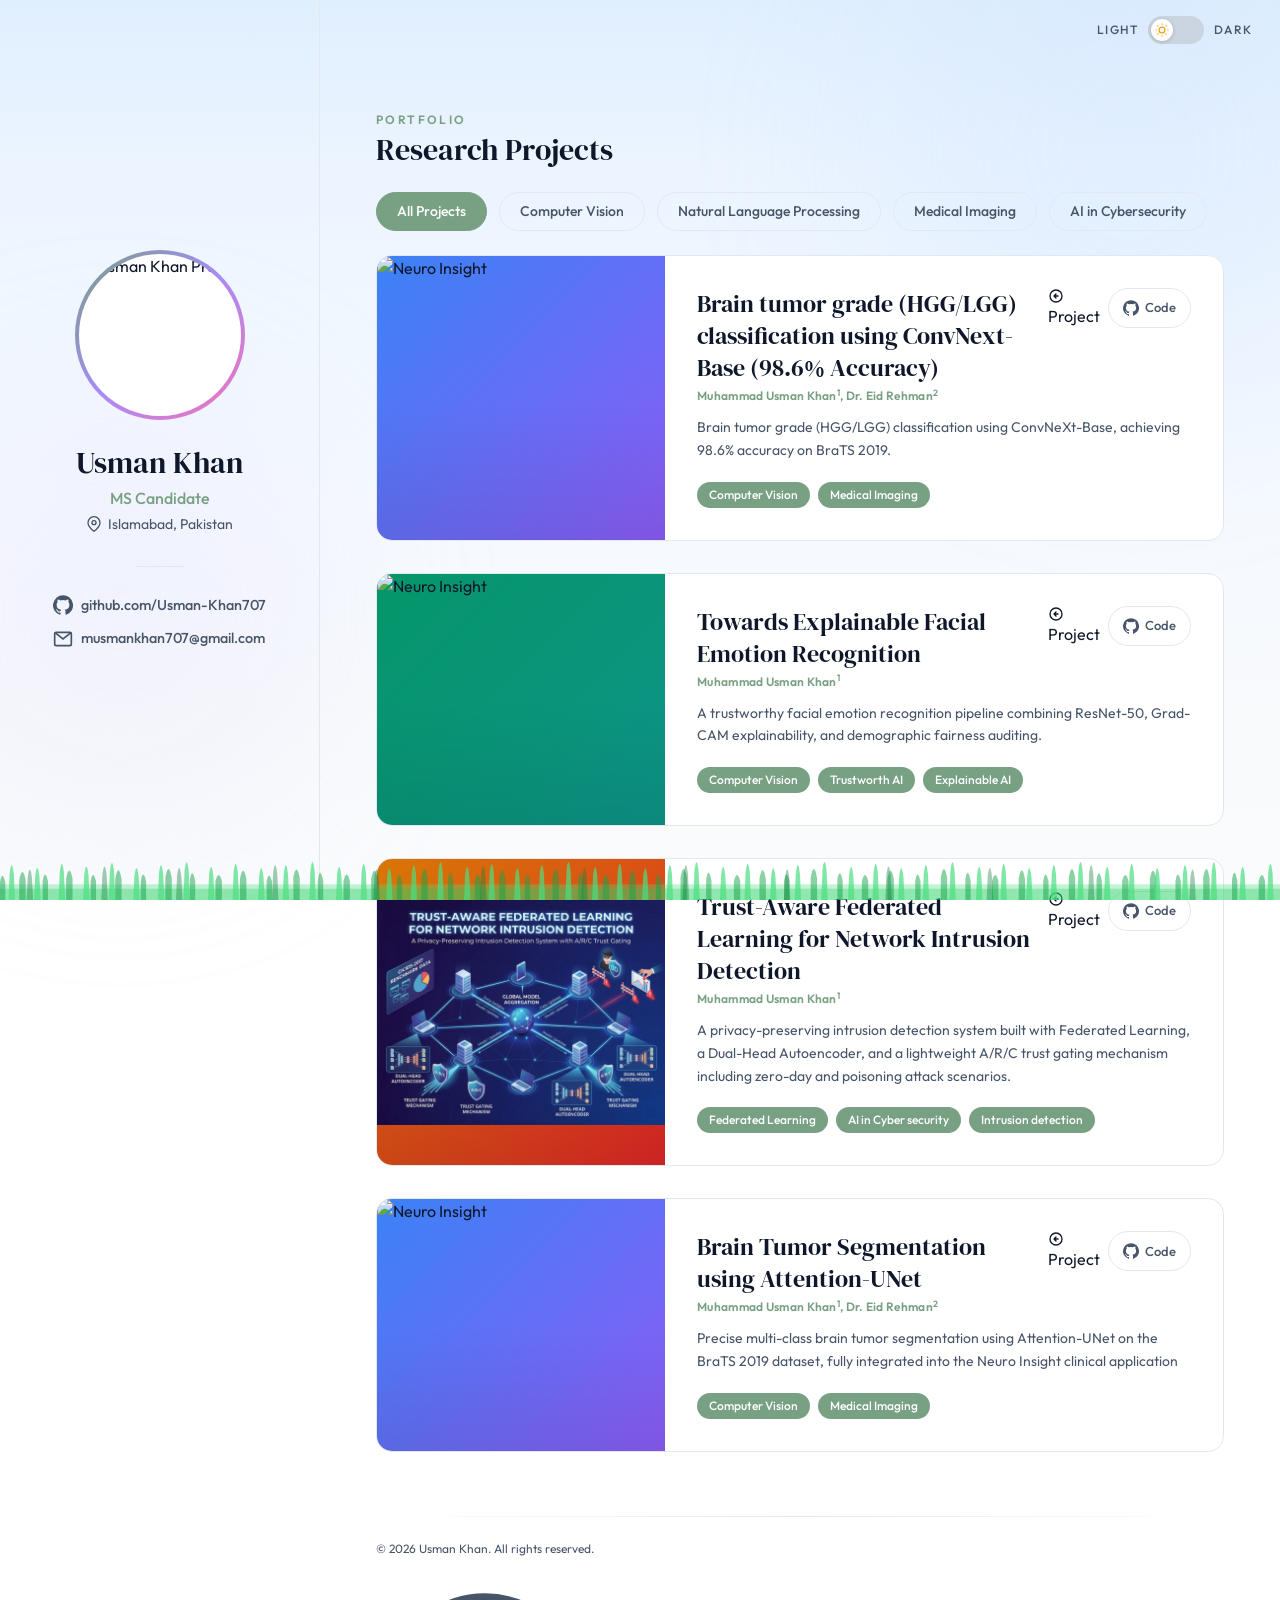
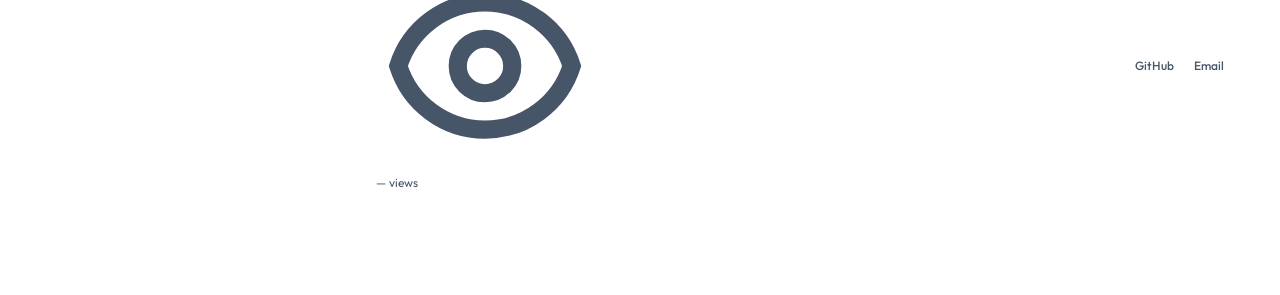
==== commit daef2a12: "Implement view counter in footer Added a view counter to the footer and included a script to fetch t" ====
--- a/index.html
+++ b/index.html
@@ -18,7 +18,8 @@
       href="https://fonts.googleapis.com/css2?family=DM+Serif+Display&family=Outfit:wght@300;400;500;600;700&display=swap" />
   </noscript>
 </head>
-
+<script data-goatcounter="https://usman707.goatcounter.com/count"
+        async src="//gc.zgo.at/count.js"></script>
 <body class="relative min-h-screen font-body overflow-hidden">
 
   <div id="page-loader"
@@ -406,7 +407,7 @@
         <div class="flex flex-wrap gap-3" id="filterTabs">
           <button class="filter-tab active" data-filter="all">All Projects</button>
           <button class="filter-tab" data-filter="cv">Computer Vision</button>
-          <!-- <button class="filter-tab" data-filter="nlp">Natural Language Processing</button> -->
+          <button class="filter-tab" data-filter="nlp">Natural Language Processing</button>
           <button class="filter-tab" data-filter="mi">Medical Imaging</button>
           <button class="filter-tab" data-filter="cyber">AI in Cybersecurity</button>
         </div>
@@ -415,6 +416,7 @@
       <section class="px-5 lg:px-0 pb-16">
         <div class="flex flex-col gap-8" id="projectsList">
 
+          <!-- ═══ CARD 1: Brain Tumor Classification ═══ -->
           <div class="project-card relative flex flex-col md:flex-row xl:flex-row fade-up" data-tags="cv,mi">
             <a href="project-pages/1-brain-tumor-classification.html" class="absolute inset-0 z-10"
               aria-label="View Brain Tumor Classification details"></a>
@@ -427,47 +429,16 @@
                 <h3 class="font-display text-xl md:text-2xl" style="color:var(--text-primary);">Brain tumor grade
                   (HGG/LGG) classification using ConvNext-Base (98.6% Accuracy)</h3>
 
-                <a href="https://github.com/Usman-Khan707/Brain-tumor-grade-classification/blob/main/brain-tumor-grade-classification-98-accuracy.ipynb"
-                  target="_blank" rel="noopener" class="code-btn shrink-0 relative z-20" title="View Source Code">
-                  <svg viewBox="0 0 24 24" fill="currentColor">
-                    <path
-                      d="M12 .3a12 12 0 00-3.8 23.38c.6.11.82-.26.82-.58v-2.02c-3.34.73-4.04-1.61-4.04-1.61a3.18 3.18 0 00-1.33-1.76c-1.09-.74.08-.73.08-.73a2.52 2.52 0 011.84 1.24 2.56 2.56 0 003.5 1 2.56 2.56 0 01.76-1.61c-2.67-.3-5.47-1.33-5.47-5.93a4.64 4.64 0 011.24-3.22 4.3 4.3 0 01.12-3.18s1-.33 3.3 1.23a11.38 11.38 0 016 0c2.28-1.56 3.29-1.23 3.29-1.23a4.3 4.3 0 01.12 3.18 4.64 4.64 0 011.23 3.22c0 4.61-2.8 5.63-5.48 5.92a2.87 2.87 0 01.82 2.23v3.29c0 .32.21.7.82.58A12 12 0 0012 .3z" />
-                  </svg>
-                  Code
-                </a>
-              </div>
-
-              <p class="text-xs font-semibold mb-3 relative z-0 tracking-wide" style="color:var(--accent);">
-                Muhammad Usman Khan<sup>1</sup>, Dr. Eid Rehman<sup>2</sup>
-              </p>
-
-              <p class="text-sm leading-relaxed mb-5 relative z-0" style="color:var(--text-secondary);">
-                Brain tumor grade (HGG/LGG) classification using ConvNeXt-Base, achieving 98.6% accuracy on BraTS 2019.
-              </p>
-
-              <div class="flex flex-wrap gap-2 mt-auto relative z-0">
-                <span class="tag">Computer Vision</span>
-                <span class="tag">Medical Imaging</span>
-              </div>
-            </div>
-          </div>
-          <div class="flex flex-col gap-8" id="projectsList">
-
-            <div class="project-card relative flex flex-col md:flex-row xl:flex-row fade-up" data-tags="cv,xai">
-              <a href="project-pages/3-Explainable Facial Emotion.html" class="absolute inset-0 z-10"
-                aria-label="View Explainable Facial Emotion details"></a>
-
-              <div class="project-thumb md:w-64 xl:w-72 md:shrink-0">
-                <img src="images/explainable.webp" alt="Neuro Insight" class="w-full h-full object-contain" />
-              </div>
-              <div class="p-6 lg:p-5 xl:p-8 flex flex-col justify-center flex-1">
-                <div class="flex items-start justify-between gap-4 mb-1">
-                  <h3 class="font-display text-xl md:text-2xl" style="color:var(--text-primary);">Towards Explainable
-                    Facial
-                    Emotion Recognition</h3>
-
-                  <a href="https://github.com/Usman-Khan707/Towards-Explainable-Facial-Emotion-Recognition/blob/main/Towards%20Explainable%20Facial%20Emotion%20Recognition.ipynb"
-                    target="_blank" rel="noopener" class="code-btn shrink-0 relative z-20" title="View Source Code">
+                <div class="flex gap-2 shrink-0 relative z-20">
+                  <a href="project-pages/1-brain-tumor-classification.html"
+                    class="project-btn" title="View Project Page">
+                    <svg fill="none" stroke="currentColor" stroke-width="2" viewBox="0 0 24 24" style="width:16px;height:16px;">
+                      <path stroke-linecap="round" stroke-linejoin="round" d="M9 12h6m-6 0l3-3m-3 3l3 3M21 12a9 9 0 11-18 0 9 9 0 0118 0z" />
+                    </svg>
+                    Project
+                  </a>
+                  <a href="https://github.com/Usman-Khan707" target="_blank" rel="noopener"
+                    class="code-btn" title="View Source Code">
                     <svg viewBox="0 0 24 24" fill="currentColor">
                       <path
                         d="M12 .3a12 12 0 00-3.8 23.38c.6.11.82-.26.82-.58v-2.02c-3.34.73-4.04-1.61-4.04-1.61a3.18 3.18 0 00-1.33-1.76c-1.09-.74.08-.73.08-.73a2.52 2.52 0 011.84 1.24 2.56 2.56 0 003.5 1 2.56 2.56 0 01.76-1.61c-2.67-.3-5.47-1.33-5.47-5.93a4.64 4.64 0 011.24-3.22 4.3 4.3 0 01.12-3.18s1-.33 3.3 1.23a11.38 11.38 0 016 0c2.28-1.56 3.29-1.23 3.29-1.23a4.3 4.3 0 01.12 3.18 4.64 4.64 0 011.23 3.22c0 4.61-2.8 5.63-5.48 5.92a2.87 2.87 0 01.82 2.23v3.29c0 .32.21.7.82.58A12 12 0 0012 .3z" />
@@ -475,111 +446,186 @@
                     Code
                   </a>
                 </div>
-
-                <p class="text-xs font-semibold mb-3 relative z-0 tracking-wide" style="color:var(--accent);">
-                  Muhammad Usman Khan<sup>1</sup>
-                </p>
-
-                <p class="text-sm leading-relaxed mb-5 relative z-0" style="color:var(--text-secondary);">
-                  A trustworthy facial emotion recognition pipeline combining ResNet-50, Grad-CAM explainability, and
-                  demographic fairness auditing.
-                </p>
-
-                <div class="flex flex-wrap gap-2 mt-auto relative z-0">
-                  <span class="tag">Computer Vision</span>
-                  <span class="tag">Trustworth AI</span>
-                  <span class="tag">Explainable AI</span>
+              </div>
+
+              <p class="text-xs font-semibold mb-3 relative z-0 tracking-wide" style="color:var(--accent);">
+                Muhammad Usman Khan<sup>1</sup>, Dr. Eid Rehman<sup>2</sup>
+              </p>
+
+              <p class="text-sm leading-relaxed mb-5 relative z-0" style="color:var(--text-secondary);">
+                Brain tumor grade (HGG/LGG) classification using ConvNeXt-Base, achieving 98.6% accuracy on BraTS 2019.
+              </p>
+
+              <div class="flex flex-wrap gap-2 mt-auto relative z-0">
+                <span class="tag">Computer Vision</span>
+                <span class="tag">Medical Imaging</span>
+              </div>
+            </div>
+          </div>
+
+          <!-- ═══ CARD 2: Explainable Facial Emotion ═══ -->
+          <div class="project-card relative flex flex-col md:flex-row xl:flex-row fade-up" data-tags="cv,xai">
+            <a href="project-pages/3-Explainable Facial Emotion.html" class="absolute inset-0 z-10"
+              aria-label="View Explainable Facial Emotion details"></a>
+
+            <div class="project-thumb md:w-64 xl:w-72 md:shrink-0">
+              <img src="images/explainable.webp" alt="Neuro Insight" class="w-full h-full object-contain" />
+            </div>
+            <div class="p-6 lg:p-5 xl:p-8 flex flex-col justify-center flex-1">
+              <div class="flex items-start justify-between gap-4 mb-1">
+                <h3 class="font-display text-xl md:text-2xl" style="color:var(--text-primary);">Towards Explainable
+                  Facial Emotion Recognition</h3>
+
+                <div class="flex gap-2 shrink-0 relative z-20">
+                  <a href="project-pages/3-Explainable Facial Emotion.html"
+                    class="project-btn" title="View Project Page">
+                    <svg fill="none" stroke="currentColor" stroke-width="2" viewBox="0 0 24 24" style="width:16px;height:16px;">
+                      <path stroke-linecap="round" stroke-linejoin="round" d="M9 12h6m-6 0l3-3m-3 3l3 3M21 12a9 9 0 11-18 0 9 9 0 0118 0z" />
+                    </svg>
+                    Project
+                  </a>
+                  <a href="https://github.com/Usman-Khan707" target="_blank" rel="noopener"
+                    class="code-btn" title="View Source Code">
+                    <svg viewBox="0 0 24 24" fill="currentColor">
+                      <path
+                        d="M12 .3a12 12 0 00-3.8 23.38c.6.11.82-.26.82-.58v-2.02c-3.34.73-4.04-1.61-4.04-1.61a3.18 3.18 0 00-1.33-1.76c-1.09-.74.08-.73.08-.73a2.52 2.52 0 011.84 1.24 2.56 2.56 0 003.5 1 2.56 2.56 0 01.76-1.61c-2.67-.3-5.47-1.33-5.47-5.93a4.64 4.64 0 011.24-3.22 4.3 4.3 0 01.12-3.18s1-.33 3.3 1.23a11.38 11.38 0 016 0c2.28-1.56 3.29-1.23 3.29-1.23a4.3 4.3 0 01.12 3.18 4.64 4.64 0 011.23 3.22c0 4.61-2.8 5.63-5.48 5.92a2.87 2.87 0 01.82 2.23v3.29c0 .32.21.7.82.58A12 12 0 0012 .3z" />
+                    </svg>
+                    Code
+                  </a>
                 </div>
               </div>
+
+              <p class="text-xs font-semibold mb-3 relative z-0 tracking-wide" style="color:var(--accent);">
+                Muhammad Usman Khan<sup>1</sup>
+              </p>
+
+              <p class="text-sm leading-relaxed mb-5 relative z-0" style="color:var(--text-secondary);">
+                A trustworthy facial emotion recognition pipeline combining ResNet-50, Grad-CAM explainability, and
+                demographic fairness auditing.
+              </p>
+
+              <div class="flex flex-wrap gap-2 mt-auto relative z-0">
+                <span class="tag">Computer Vision</span>
+                <span class="tag">Trustworth AI</span>
+                <span class="tag">Explainable AI</span>
+              </div>
             </div>
-            <div class="flex flex-col gap-8" id="projectsList">
-
-              <div class="project-card relative flex flex-col md:flex-row xl:flex-row fade-up" data-tags="cv,cyber">
-                <a href="project-pages/4-Trust-Aware Federated Learning for Network Intrusion Detection.html"
-                  class="absolute inset-0 z-10" aria-label="View Explainable Facial Emotion details"></a>
-
-                <div class="project-thumb md:w-64 xl:w-72 md:shrink-0">
-                  <img src="images/intrusion.webp" alt="Neuro Insight" class="w-full h-full object-contain" />
-                </div>
-                <div class="p-6 lg:p-5 xl:p-8 flex flex-col justify-center flex-1">
-                  <div class="flex items-start justify-between gap-4 mb-1">
-                    <h3 class="font-display text-xl md:text-2xl" style="color:var(--text-primary);">Trust-Aware
-                      Federated Learning for Network Intrusion Detection</h3>
-
-                    <a href="https://github.com/Usman-Khan707/Trust-Aware-Federated-Learning-for-Network-Intrusion-Detection"
-                      target="_blank" rel="noopener" class="code-btn shrink-0 relative z-20" title="View Source Code">
-                      <svg viewBox="0 0 24 24" fill="currentColor">
-                        <path
-                          d="M12 .3a12 12 0 00-3.8 23.38c.6.11.82-.26.82-.58v-2.02c-3.34.73-4.04-1.61-4.04-1.61a3.18 3.18 0 00-1.33-1.76c-1.09-.74.08-.73.08-.73a2.52 2.52 0 011.84 1.24 2.56 2.56 0 003.5 1 2.56 2.56 0 01.76-1.61c-2.67-.3-5.47-1.33-5.47-5.93a4.64 4.64 0 011.24-3.22 4.3 4.3 0 01.12-3.18s1-.33 3.3 1.23a11.38 11.38 0 016 0c2.28-1.56 3.29-1.23 3.29-1.23a4.3 4.3 0 01.12 3.18 4.64 4.64 0 011.23 3.22c0 4.61-2.8 5.63-5.48 5.92a2.87 2.87 0 01.82 2.23v3.29c0 .32.21.7.82.58A12 12 0 0012 .3z" />
-                      </svg>
-                      Code
-                    </a>
-                  </div>
-
-                  <p class="text-xs font-semibold mb-3 relative z-0 tracking-wide" style="color:var(--accent);">
-                    Muhammad Usman Khan<sup>1</sup>
-                  </p>
-
-                  <p class="text-sm leading-relaxed mb-5 relative z-0" style="color:var(--text-secondary);">
-                    A privacy-preserving intrusion detection system built with Federated Learning, a Dual-Head
-                    Autoencoder, and a lightweight A/R/C trust gating mechanism
-                    including zero-day and poisoning attack scenarios.
-                  </p>
-
-                  <div class="flex flex-wrap gap-2 mt-auto relative z-0">
-                    <span class="tag">Federated Learning</span>
-                    <span class="tag">AI in Cyber security</span>
-                    <span class="tag">Intrusion detection</span>
-                  </div>
+          </div>
+
+          <!-- ═══ CARD 3: Trust-Aware Federated Learning ═══ -->
+          <div class="project-card relative flex flex-col md:flex-row xl:flex-row fade-up" data-tags="cv,cyber">
+            <a href="project-pages/4-Trust-Aware Federated Learning for Network Intrusion Detection.html"
+              class="absolute inset-0 z-10" aria-label="View Trust-Aware Federated Learning details"></a>
+
+            <div class="project-thumb md:w-64 xl:w-72 md:shrink-0">
+              <img src="images/intrusion.webp" alt="Neuro Insight" class="w-full h-full object-contain" />
+            </div>
+            <div class="p-6 lg:p-5 xl:p-8 flex flex-col justify-center flex-1">
+              <div class="flex items-start justify-between gap-4 mb-1">
+                <h3 class="font-display text-xl md:text-2xl" style="color:var(--text-primary);">Trust-Aware
+                  Federated Learning for Network Intrusion Detection</h3>
+
+                <div class="flex gap-2 shrink-0 relative z-20">
+                  <a href="project-pages/4-Trust-Aware Federated Learning for Network Intrusion Detection.html"
+                    class="project-btn" title="View Project Page">
+                    <svg fill="none" stroke="currentColor" stroke-width="2" viewBox="0 0 24 24" style="width:16px;height:16px;">
+                      <path stroke-linecap="round" stroke-linejoin="round" d="M9 12h6m-6 0l3-3m-3 3l3 3M21 12a9 9 0 11-18 0 9 9 0 0118 0z" />
+                    </svg>
+                    Project
+                  </a>
+                  <a href="https://github.com/Usman-Khan707" target="_blank" rel="noopener"
+                    class="code-btn" title="View Source Code">
+                    <svg viewBox="0 0 24 24" fill="currentColor">
+                      <path
+                        d="M12 .3a12 12 0 00-3.8 23.38c.6.11.82-.26.82-.58v-2.02c-3.34.73-4.04-1.61-4.04-1.61a3.18 3.18 0 00-1.33-1.76c-1.09-.74.08-.73.08-.73a2.52 2.52 0 011.84 1.24 2.56 2.56 0 003.5 1 2.56 2.56 0 01.76-1.61c-2.67-.3-5.47-1.33-5.47-5.93a4.64 4.64 0 011.24-3.22 4.3 4.3 0 01.12-3.18s1-.33 3.3 1.23a11.38 11.38 0 016 0c2.28-1.56 3.29-1.23 3.29-1.23a4.3 4.3 0 01.12 3.18 4.64 4.64 0 011.23 3.22c0 4.61-2.8 5.63-5.48 5.92a2.87 2.87 0 01.82 2.23v3.29c0 .32.21.7.82.58A12 12 0 0012 .3z" />
+                    </svg>
+                    Code
+                  </a>
                 </div>
               </div>
 
-
-              <div class="project-card relative flex flex-col md:flex-row xl:flex-row fade-up" data-tags="cv,mi">
-                <a href="project-pages/2-brain-tumor-segmentation.html" class="absolute inset-0 z-10"
-                  aria-label="View Brain Tumor Segmentation details"></a>
-
-                <div class="project-thumb md:w-64 xl:w-72 md:shrink-0">
-                  <img src="images/comparison.webp" alt="Neuro Insight" class="w-full h-full object-contain" />
-                </div>
-                <div class="p-6 lg:p-5 xl:p-8 flex flex-col justify-center flex-1">
-                  <div class="flex items-start justify-between gap-4 mb-1">
-                    <h3 class="font-display text-xl md:text-2xl" style="color:var(--text-primary);">Brain Tumor
-                      Segmentation using Attention-UNet</h3>
-
-                    <a href="https://github.com/Usman-Khan707" target="_blank" rel="noopener"
-                      class="code-btn shrink-0 relative z-20" title="View Source Code">
-                      <svg viewBox="0 0 24 24" fill="currentColor">
-                        <path
-                          d="M12 .3a12 12 0 00-3.8 23.38c.6.11.82-.26.82-.58v-2.02c-3.34.73-4.04-1.61-4.04-1.61a3.18 3.18 0 00-1.33-1.76c-1.09-.74.08-.73.08-.73a2.52 2.52 0 011.84 1.24 2.56 2.56 0 003.5 1 2.56 2.56 0 01.76-1.61c-2.67-.3-5.47-1.33-5.47-5.93a4.64 4.64 0 011.24-3.22 4.3 4.3 0 01.12-3.18s1-.33 3.3 1.23a11.38 11.38 0 016 0c2.28-1.56 3.29-1.23 3.29-1.23a4.3 4.3 0 01.12 3.18 4.64 4.64 0 011.23 3.22c0 4.61-2.8 5.63-5.48 5.92a2.87 2.87 0 01.82 2.23v3.29c0 .32.21.7.82.58A12 12 0 0012 .3z" />
-                      </svg>
-                      Code
-                    </a>
-                  </div>
-
-                  <p class="text-xs font-semibold mb-3 relative z-0 tracking-wide" style="color:var(--accent);">
-                    Muhammad Usman Khan<sup>1</sup>, Dr. Eid Rehman<sup>2</sup>
-                  </p>
-
-                  <p class="text-sm leading-relaxed mb-5 relative z-0" style="color:var(--text-secondary);">
-                    Precise multi-class brain tumor segmentation using Attention-UNet on the BraTS 2019 dataset, fully
-                    integrated into the Neuro Insight clinical application
-                  </p>
-
-                  <div class="flex flex-wrap gap-2 mt-auto relative z-0">
-                    <span class="tag">Computer Vision</span>
-                    <span class="tag">Medical Imaging</span>
-                  </div>
+              <p class="text-xs font-semibold mb-3 relative z-0 tracking-wide" style="color:var(--accent);">
+                Muhammad Usman Khan<sup>1</sup>
+              </p>
+
+              <p class="text-sm leading-relaxed mb-5 relative z-0" style="color:var(--text-secondary);">
+                A privacy-preserving intrusion detection system built with Federated Learning, a Dual-Head
+                Autoencoder, and a lightweight A/R/C trust gating mechanism
+                including zero-day and poisoning attack scenarios.
+              </p>
+
+              <div class="flex flex-wrap gap-2 mt-auto relative z-0">
+                <span class="tag">Federated Learning</span>
+                <span class="tag">AI in Cyber security</span>
+                <span class="tag">Intrusion detection</span>
+              </div>
+            </div>
+          </div>
+
+          <!-- ═══ CARD 4: Brain Tumor Segmentation ═══ -->
+          <div class="project-card relative flex flex-col md:flex-row xl:flex-row fade-up" data-tags="cv,mi">
+            <a href="project-pages/2-brain-tumor-segmentation.html" class="absolute inset-0 z-10"
+              aria-label="View Brain Tumor Segmentation details"></a>
+
+            <div class="project-thumb md:w-64 xl:w-72 md:shrink-0">
+              <img src="images/comparison.webp" alt="Neuro Insight" class="w-full h-full object-contain" />
+            </div>
+            <div class="p-6 lg:p-5 xl:p-8 flex flex-col justify-center flex-1">
+              <div class="flex items-start justify-between gap-4 mb-1">
+                <h3 class="font-display text-xl md:text-2xl" style="color:var(--text-primary);">Brain Tumor
+                  Segmentation using Attention-UNet</h3>
+
+                <div class="flex gap-2 shrink-0 relative z-20">
+                  <a href="project-pages/2-brain-tumor-segmentation.html"
+                    class="project-btn" title="View Project Page">
+                    <svg fill="none" stroke="currentColor" stroke-width="2" viewBox="0 0 24 24" style="width:16px;height:16px;">
+                      <path stroke-linecap="round" stroke-linejoin="round" d="M9 12h6m-6 0l3-3m-3 3l3 3M21 12a9 9 0 11-18 0 9 9 0 0118 0z" />
+                    </svg>
+                    Project
+                  </a>
+                  <a href="https://github.com/Usman-Khan707" target="_blank" rel="noopener"
+                    class="code-btn" title="View Source Code">
+                    <svg viewBox="0 0 24 24" fill="currentColor">
+                      <path
+                        d="M12 .3a12 12 0 00-3.8 23.38c.6.11.82-.26.82-.58v-2.02c-3.34.73-4.04-1.61-4.04-1.61a3.18 3.18 0 00-1.33-1.76c-1.09-.74.08-.73.08-.73a2.52 2.52 0 011.84 1.24 2.56 2.56 0 003.5 1 2.56 2.56 0 01.76-1.61c-2.67-.3-5.47-1.33-5.47-5.93a4.64 4.64 0 011.24-3.22 4.3 4.3 0 01.12-3.18s1-.33 3.3 1.23a11.38 11.38 0 016 0c2.28-1.56 3.29-1.23 3.29-1.23a4.3 4.3 0 01.12 3.18 4.64 4.64 0 011.23 3.22c0 4.61-2.8 5.63-5.48 5.92a2.87 2.87 0 01.82 2.23v3.29c0 .32.21.7.82.58A12 12 0 0012 .3z" />
+                    </svg>
+                    Code
+                  </a>
                 </div>
               </div>
 
+              <p class="text-xs font-semibold mb-3 relative z-0 tracking-wide" style="color:var(--accent);">
+                Muhammad Usman Khan<sup>1</sup>, Dr. Eid Rehman<sup>2</sup>
+              </p>
+
+              <p class="text-sm leading-relaxed mb-5 relative z-0" style="color:var(--text-secondary);">
+                Precise multi-class brain tumor segmentation using Attention-UNet on the BraTS 2019 dataset, fully
+                integrated into the Neuro Insight clinical application
+              </p>
+
+              <div class="flex flex-wrap gap-2 mt-auto relative z-0">
+                <span class="tag">Computer Vision</span>
+                <span class="tag">Medical Imaging</span>
+              </div>
             </div>
+          </div>
+
+        </div>
       </section>
 
       <footer class="px-5 lg:px-0 pb-10">
         <div class="footer-divider mb-6"></div>
         <div class="flex flex-col sm:flex-row items-center justify-between gap-4">
-          <p class="text-xs" style="color:var(--text-secondary);">&copy; 2026 Usman Khan. All rights reserved.</p>
+          <p class="text-xs" style="color:var(--text-secondary);">
+  &copy; 2026 Usman Khan. All rights reserved.
+  <span class="view-counter">
+    <svg class="w-3.5 h-3.5" fill="none" stroke="currentColor" stroke-width="2" viewBox="0 0 24 24">
+      <path d="M15 12a3 3 0 11-6 0 3 3 0 016 0z"/>
+      <path d="M2.458 12C3.732 7.943 7.523 5 12 5c4.478 0 8.268 2.943 9.542 7-1.274 4.057-5.064 7-9.542 7-4.477 0-8.268-2.943-9.542-7z"/>
+    </svg>
+    <span id="visitCount">—</span> views
+  </span>
+</p>
           <div class="flex gap-5">
             <a href="https://github.com/Usman-Khan707" target="_blank" rel="noopener" class="social-link"
               style="font-size:0.75rem;">GitHub</a>
@@ -592,19 +638,21 @@
   </div>
 
   <script>
+    /* ─── VIEW COUNTER ─── */
+fetch('https://usman707.goatcounter.com/counter/' + encodeURIComponent(location.pathname) + '.json')
+  .then(r => r.json())
+  .then(data => {
+    const el = document.getElementById('visitCount');
+    if (el && data.count) el.textContent = data.count.toLocaleString();
+  })
+  .catch(() => {});
     /* ─── LOADING SCREEN LOGIC ─── */
     window.addEventListener('load', () => {
       const loader = document.getElementById('page-loader');
-
-      // Ensure all initial rendering is caught up before hiding
       setTimeout(() => {
         loader.style.opacity = '0';
         document.body.classList.remove('overflow-hidden');
-
-        // Fully remove the loader from DOM after transition
-        setTimeout(() => {
-          loader.remove();
-        }, 700);
+        setTimeout(() => { loader.remove(); }, 700);
       }, 150);
     });
 
@@ -614,11 +662,7 @@
     const toggleMobile = document.getElementById('themeToggleMobile');
 
     function setDark(dark) {
-      if (dark) {
-        html.classList.add('dark');
-      } else {
-        html.classList.remove('dark');
-      }
+      if (dark) { html.classList.add('dark'); } else { html.classList.remove('dark'); }
       [toggleDesktop, toggleMobile].forEach(t => {
         if (t) t.setAttribute('aria-checked', dark ? 'true' : 'false');
       });
@@ -626,16 +670,11 @@
     }
 
     const stored = localStorage.getItem('theme');
-    if (stored === 'dark' || (!stored && window.matchMedia('(prefers-color-scheme: dark)').matches)) {
-      setDark(true);
-    }
+    if (stored === 'dark' || (!stored && window.matchMedia('(prefers-color-scheme: dark)').matches)) { setDark(true); }
 
     [toggleDesktop, toggleMobile].forEach(t => {
       if (!t) return;
-      t.addEventListener('click', (e) => {
-        e.stopPropagation();
-        setDark(!html.classList.contains('dark'));
-      });
+      t.addEventListener('click', (e) => { e.stopPropagation(); setDark(!html.classList.contains('dark')); });
       t.addEventListener('keydown', (e) => {
         if (e.key === 'Enter' || e.key === ' ') { e.preventDefault(); setDark(!html.classList.contains('dark')); }
       });
@@ -669,25 +708,17 @@
       for (let i = 0; i < 45; i++) {
         const star = document.createElement('div');
         star.classList.add('star');
-
         const colorClass = starColors[Math.floor(Math.random() * starColors.length)];
         star.classList.add(colorClass);
-
         const x = Math.random() * 100;
         const y = Math.random() * 100;
         const size = Math.random() * 2 + 1;
         const duration = Math.random() * 4 + 2;
         const delay = Math.random() * 5;
-
         Object.assign(star.style, {
-          left: `${x}vw`,
-          top: `${y}vh`,
-          width: `${size}px`,
-          height: `${size}px`,
-          animationDuration: `${duration}s`,
-          animationDelay: `${delay}s`
+          left: `${x}vw`, top: `${y}vh`, width: `${size}px`, height: `${size}px`,
+          animationDuration: `${duration}s`, animationDelay: `${delay}s`
         });
-
         starCanvas.appendChild(star);
       }
     }
@@ -699,20 +730,14 @@
     function createMeteor() {
       const meteor = document.createElement('div');
       meteor.classList.add('meteor');
-
       const length = Math.random() * 80 + 80;
       const x = Math.random() * (window.innerWidth + 800);
       const delay = Math.random() * 6;
       const duration = Math.random() * 4.0 + 4.5;
-
       Object.assign(meteor.style, {
-        left: x + 'px',
-        top: '-100px',
-        height: length + 'px',
-        animationDelay: delay + 's',
-        animationDuration: duration + 's',
+        left: x + 'px', top: '-100px', height: length + 'px',
+        animationDelay: delay + 's', animationDuration: duration + 's',
       });
-
       meteorCanvas.appendChild(meteor);
     }
 
@@ -733,16 +758,12 @@
       tab.addEventListener('click', () => {
         tabs.forEach((t) => t.classList.remove('active'));
         tab.classList.add('active');
-
         const filter = tab.dataset.filter;
-
         cards.forEach((card) => {
           const tags = card.dataset.tags.split(',');
           if (filter === 'all' || tags.includes(filter)) {
             card.style.display = '';
-            requestAnimationFrame(() => {
-              card.classList.add('visible');
-            });
+            requestAnimationFrame(() => { card.classList.add('visible'); });
           } else {
             card.classList.remove('visible');
             card.style.display = 'none';
@@ -755,9 +776,7 @@
     const observer = new IntersectionObserver(
       (entries) => {
         entries.forEach((entry) => {
-          if (entry.isIntersecting) {
-            entry.target.classList.add('visible');
-          }
+          if (entry.isIntersecting) { entry.target.classList.add('visible'); }
         });
       },
       { threshold: 0.12, rootMargin: '0px 0px -40px 0px' }
@@ -767,4 +786,4 @@
   </script>
 </body>
 
-</html>+</html>
